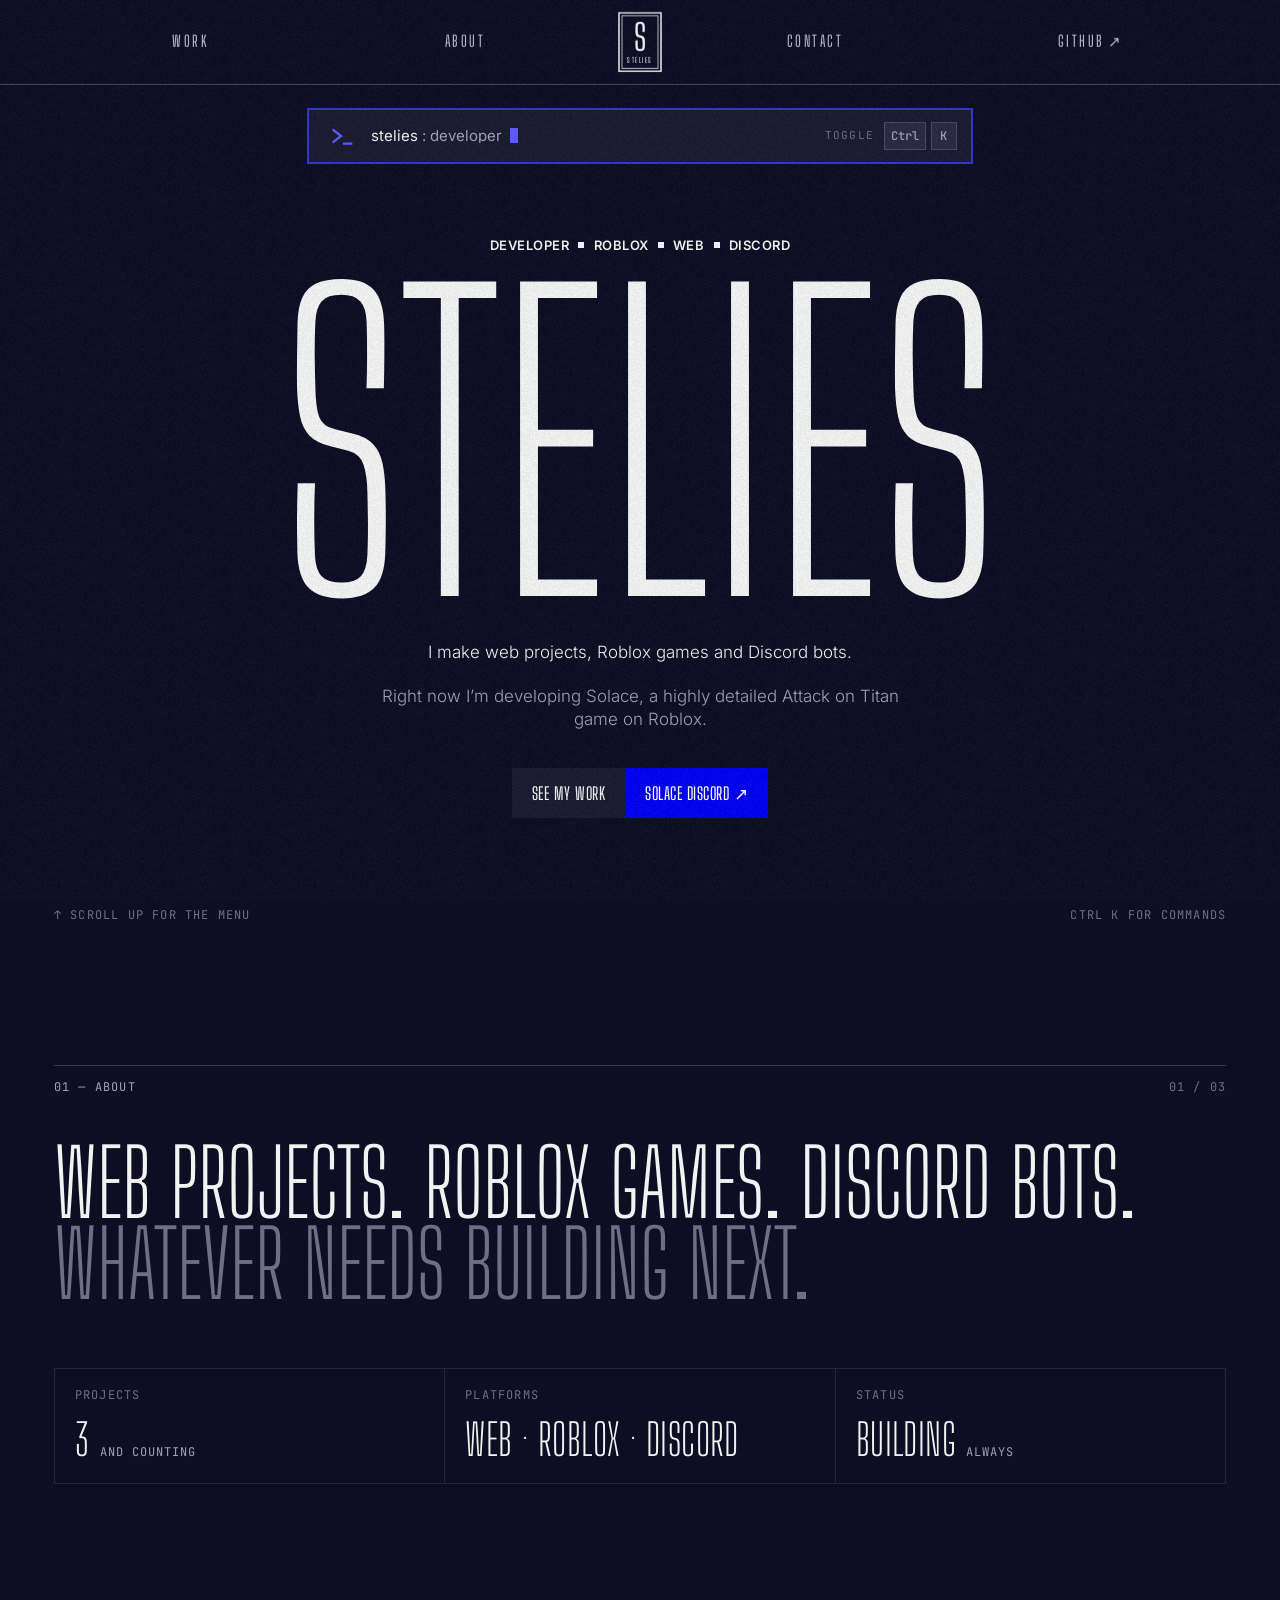
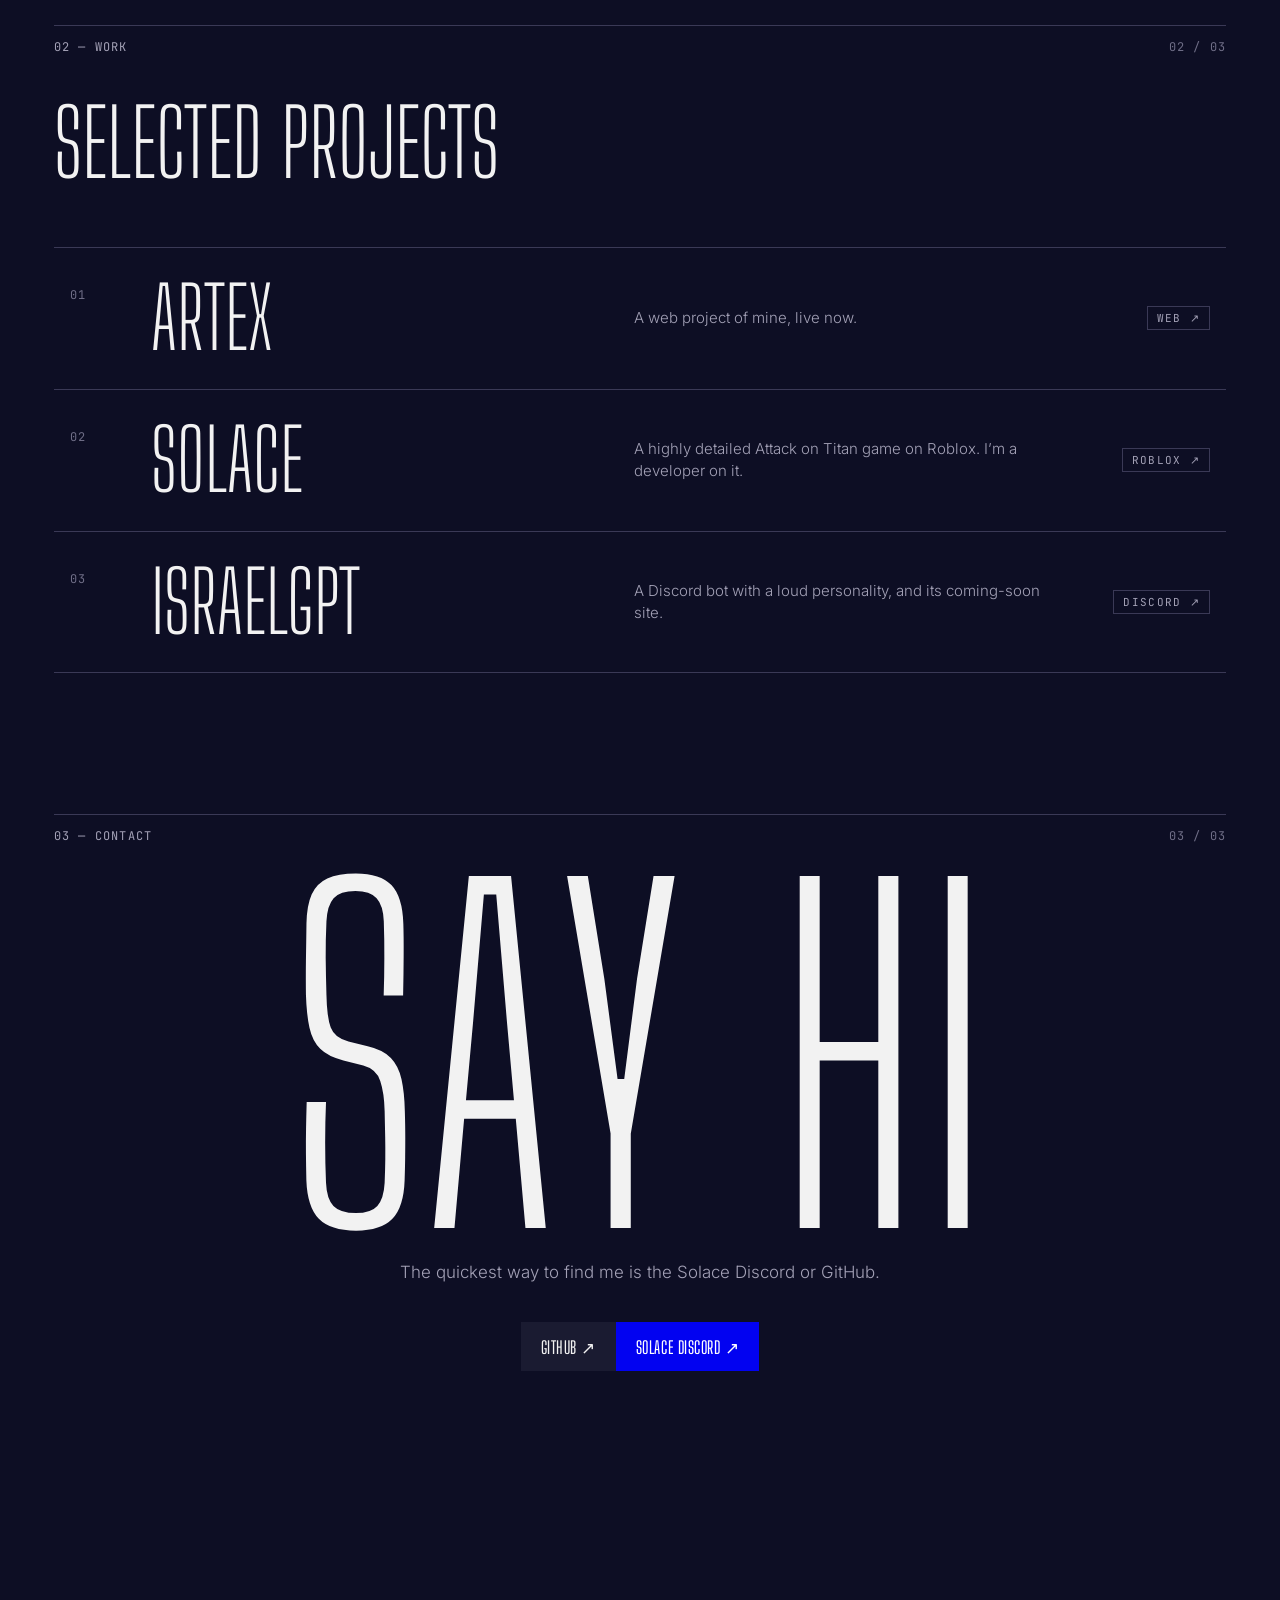
==== index.html @ 2ed9d9c0 "Add site files (index, 404, assets) for GitHub Pages Co-Authored-By: Claude Sonnet 5.5 <noreply@anth" ====
<!doctype html>
<html lang="en">
<head>
  <meta charset="utf-8">
  <meta name="viewport" content="width=device-width, initial-scale=1">
  <title>stelies — developer</title>
  <meta name="description" content="stelies is a developer making web projects, Roblox games and Discord bots. Artex, Solace and IsraelGPT.">
  <meta name="theme-color" content="#0d0e24">
  <link rel="icon" href="assets/favicon.svg" type="image/svg+xml">

  <meta property="og:type" content="website">
  <meta property="og:title" content="stelies — developer">
  <meta property="og:description" content="Web projects, Roblox games and Discord bots.">
  <meta property="og:url" content="https://stelies.github.io/">
  <meta property="og:image" content="https://stelies.github.io/assets/og.png">
  <meta name="twitter:card" content="summary_large_image">

  <link rel="preload" href="assets/fonts/big-shoulders.woff2" as="font" type="font/woff2" crossorigin>
  <!-- When you change site.css or site.js, bump the ?v= number so browsers don't serve the old cached file. -->
  <link rel="stylesheet" href="assets/site.css?v=1">
  <script>document.documentElement.classList.add("js")</script>
</head>
<body>
  <a class="skip" href="#main">Skip to content</a>
  <div class="prog" id="prog" aria-hidden="true"></div>

  <!-- Parked above the viewport. Scroll up (even at the very top of the page) to pull it down. -->
  <header class="topbar" id="topbar">
    <nav class="top wrap" aria-label="Primary">
      <a class="link" href="#work">Work</a>
      <a class="link" href="#about">About</a>
      <a class="emblem" href="#top" aria-label="stelies — top of page">
        <svg viewBox="0 0 58 80" aria-hidden="true" focusable="false">
          <rect x="1" y="1" width="56" height="78" fill="none" stroke="currentColor" stroke-width="2"/>
          <rect x="5" y="5" width="48" height="70" fill="none" stroke="currentColor" stroke-width="1"/>
          <text x="29" y="52" text-anchor="middle" font-family="Big Shoulders, Arial Narrow, sans-serif" font-weight="400" font-size="48" fill="currentColor">S</text>
          <text x="29" y="68" text-anchor="middle" font-family="Big Shoulders, Arial Narrow, sans-serif" font-weight="500" font-size="9.5" letter-spacing="2" fill="currentColor">STELIES</text>
        </svg>
      </a>
      <a class="link" href="#contact">Contact</a>
      <a class="link ext" href="https://github.com/stelies" target="_blank" rel="noopener">GitHub</a>
    </nav>
  </header>

  <main id="main">
    <div class="layer" id="layerA">

      <!-- ═════════ hero ═════════ -->
      <section class="hero wrap" id="top">
        <button class="cmdbar in" style="--i:0" type="button" id="palOpen" aria-haspopup="dialog" aria-label="Open command palette">
          <svg class="glyph" viewBox="0 0 32 32" aria-hidden="true"><path d="M6 9l9 7-9 7M17 24h10" fill="none" stroke="currentColor" stroke-width="2.4" stroke-linejoin="miter"/></svg>
          <span class="label"><b>stelies</b> : developer<span class="caret" aria-hidden="true"></span></span>
          <span class="toggle" aria-hidden="true">
            <span class="mono">Toggle</span>
            <span class="kbds"><span class="kbd" id="kMod">⌘</span><span class="kbd">K</span></span>
          </span>
        </button>

        <p class="eyebrow in" style="--i:1">Developer <i aria-hidden="true"></i> Roblox <i aria-hidden="true"></i> Web <i aria-hidden="true"></i> Discord</p>

        <div class="fitbox">
          <h1 class="display fit" data-fit="0.62" data-letters>stelies</h1>
        </div>

        <p class="lede in" style="--i:4">I make web projects, Roblox games and Discord bots.</p>
        <p class="lede in" style="--i:5"><em>Right now I’m developing Solace, a highly detailed Attack on Titan game on Roblox.</em></p>

        <div class="btns in" style="--i:6">
          <a class="btn btn-dark" href="#work">See my work</a>
          <a class="btn btn-blue" href="https://discord.gg/X3KPAnFdCd" target="_blank" rel="noopener">Solace Discord ↗</a>
        </div>

        <div class="hint mono in" style="--i:7" id="hint">
          <span>↑ Scroll up for the menu</span>
          <span><span id="hintKey">Ctrl K</span> for commands</span>
        </div>
      </section>

      <!-- ═════════ about ═════════ -->
      <section class="sec wrap" id="about">
        <div class="sec-head mono rv"><span>01 — About</span><span class="idx">01 / 03</span></div>

        <h2 class="display statement" data-words>Web projects. Roblox games. Discord bots. <s>Whatever needs building next.</s></h2>

        <dl class="spec rv">
          <div><dt class="mono">Projects</dt><dd><span data-count="3">3</span><small>and counting</small></dd></div>
          <div><dt class="mono">Platforms</dt><dd>Web · Roblox · Discord</dd></div>
          <div><dt class="mono">Status</dt><dd>Building<small>always</small></dd></div>
        </dl>
      </section>

      <!-- ═════════ work ═════════
           To add a project, copy one <a class="row"> block, change the href, text and data-peek image.
           Put a screenshot in assets/img/ and point data-peek at it. -->
      <section class="sec wrap" id="work">
        <div class="sec-head mono rv"><span>02 — Work</span><span class="idx">02 / 03</span></div>

        <h2 class="display statement" style="margin-top:clamp(28px,3.6vw,64px)" data-words>Selected projects</h2>

        <div class="rows" id="rows">
          <a class="row rv" href="https://fast-artex.vercel.app" target="_blank" rel="noopener" data-peek="assets/img/artex.webp">
            <span class="n mono">01</span>
            <h3 class="display">Artex</h3>
            <p><!-- EDIT: describe what Artex does -->A web project of mine, live now.</p>
            <span class="tag">Web ↗</span>
            <img class="thumb" src="assets/img/artex.webp" width="1100" height="707" alt="" loading="lazy">
          </a>

          <a class="row rv" href="https://discord.gg/X3KPAnFdCd" target="_blank" rel="noopener" data-peek="assets/img/solace.webp">
            <span class="n mono">02</span>
            <h3 class="display">Solace</h3>
            <p>A highly detailed Attack on Titan game on Roblox. I’m a developer on it.</p>
            <span class="tag">Roblox ↗</span>
            <img class="thumb" src="assets/img/solace.webp" width="1100" height="707" alt="" loading="lazy">
          </a>

          <a class="row rv" href="https://stelies.github.io/israelgpt/" data-peek="assets/img/igpt.webp">
            <span class="n mono">03</span>
            <h3 class="display">IsraelGPT</h3>
            <p>A Discord bot with a loud personality, and its coming-soon site.</p>
            <span class="tag">Discord ↗</span>
            <img class="thumb" src="assets/img/igpt.webp" width="1100" height="707" alt="" loading="lazy">
          </a>
        </div>
      </section>

      <!-- ═════════ contact ═════════ -->
      <section class="sec wrap close" id="contact">
        <div class="sec-head mono rv"><span>03 — Contact</span><span class="idx">03 / 03</span></div>

        <div class="fitbox"><h2 class="display fit" data-fit="0.6" data-letters>Say hi</h2></div>
        <p class="lede rv">The quickest way to find me is the Solace Discord or GitHub.</p>

        <div class="btns rv">
          <a class="btn btn-dark" href="https://github.com/stelies" target="_blank" rel="noopener">GitHub ↗</a>
          <a class="btn btn-blue" href="https://discord.gg/X3KPAnFdCd" target="_blank" rel="noopener">Solace Discord ↗</a>
        </div>
      </section>
    </div>
  </main>

  <!-- ═════════ footer: fixed underneath, revealed as the page lifts off it ═════════ -->
  <footer class="foot" id="foot">
    <div class="ghost" aria-hidden="true"><span class="display fit" data-fit="0.56">stelies</span></div>

    <div class="foot-row wrap">
      <p class="fl">Developer<br>© 2026, stelies</p>

      <nav class="fcards" aria-label="Footer">
        <a class="fcard" href="#top" aria-label="Back to top">
          <svg viewBox="0 0 32 32" width="26" height="26" aria-hidden="true"><path d="M16 27V6M7 14l9-9 9 9" fill="none" stroke="currentColor" stroke-width="2.4" stroke-linejoin="miter"/></svg>
        </a>
        <a class="fcard" href="#work" aria-label="Work">
          <svg viewBox="0 0 32 32" width="26" height="26" aria-hidden="true"><path d="M5 5h9v9H5zM18 5h9v9h-9zM5 18h9v9H5zM18 18h9v9h-9z" fill="none" stroke="currentColor" stroke-width="2.2"/></svg>
        </a>
        <a class="fcard" href="https://github.com/stelies" target="_blank" rel="noopener" aria-label="GitHub">
          <svg viewBox="0 0 32 32" width="26" height="26" aria-hidden="true"><path d="M9 23 23 9M11 9h12v12" fill="none" stroke="currentColor" stroke-width="2.4" stroke-linejoin="miter"/></svg>
        </a>
      </nav>

      <p class="fr">Web · Roblox · Discord<br>stelies.github.io</p>
    </div>
  </footer>

  <!-- floating project preview that follows the cursor over the work list -->
  <div class="peek" id="peek" aria-hidden="true"></div>

  <!-- ═════════ command palette ═════════ -->
  <div class="pal" id="pal" role="dialog" aria-modal="true" aria-label="Command palette">
    <div class="pal-bg" id="palBg"></div>
    <div class="pal-box">
      <div class="pal-in">
        <svg class="glyph" viewBox="0 0 32 32" aria-hidden="true"><path d="M6 9l9 7-9 7M17 24h10" fill="none" stroke="currentColor" stroke-width="2.4" stroke-linejoin="miter"/></svg>
        <input id="palIn" type="text" autocomplete="off" autocapitalize="off" spellcheck="false" placeholder="Type a command or search…" role="combobox" aria-expanded="true" aria-controls="palList" aria-autocomplete="list" aria-label="Command">
        <span class="kbd mono">Esc</span>
      </div>
      <div class="pal-list" id="palList" role="listbox" aria-label="Commands"></div>
      <div class="pal-foot mono">
        <span>↑↓ Navigate</span><span>↵ Run</span><span>Esc Close</span>
        <span class="msg" id="palMsg" role="status" aria-live="polite"></span>
      </div>
    </div>
  </div>

  <script src="assets/site.js?v=1" defer></script>
</body>
</html>
---- assets/site.css ----
/* stelies.github.io — static site, no build step. All paths are relative. */

@font-face { font-family: "Big Shoulders"; src: url("fonts/big-shoulders.woff2") format("woff2"); font-weight: 100 900; font-display: swap; }
@font-face { font-family: "Inter"; src: url("fonts/inter.woff2") format("woff2"); font-weight: 100 900; font-display: swap; }
@font-face { font-family: "JetBrains Mono"; src: url("fonts/jetbrains-mono.woff2") format("woff2"); font-weight: 100 800; font-display: swap; }

:root {
  --bg: #0d0e24;
  --panel: #1a1b31;
  --line: #26253a;
  --line-2: #3a3956;
  --text: #f2f2f2;
  --dim: #a3a1b6;
  --mute: #6f6e87;
  --blue: #0202f1;
  --blue-line: #3635c5;
  --blue-hi: #5b5bff;
  --ink: #0a0ac8;

  --display: "Big Shoulders", "Arial Narrow", Impact, sans-serif;
  --sans: "Inter", system-ui, -apple-system, "Segoe UI", Roboto, Arial, sans-serif;
  --mono: "JetBrains Mono", ui-monospace, "SF Mono", Menlo, Consolas, monospace;

  --pad: clamp(20px, 4.2vw, 76px);
  --max: 1760px;
  --gap: clamp(16px, 2vw, 40px);
  --fh: clamp(430px, 66vh, 660px);
}

*, *::before, *::after { box-sizing: border-box; border-radius: 0; }

html {
  background: var(--bg);
  color-scheme: dark;
  -webkit-text-size-adjust: 100%;
  scroll-behavior: auto;          /* scrolling is eased in JS */
  scrollbar-width: none;          /* native scrollbar hidden; .prog replaces it */
}
html::-webkit-scrollbar, body::-webkit-scrollbar { display: none; width: 0; height: 0; }

body {
  margin: 0;
  min-height: 100vh;
  background: var(--bg);
  color: var(--text);
  font: 300 clamp(16px, 1.22vw, 19px) / 1.4 var(--sans);
  -webkit-font-smoothing: antialiased;
  text-rendering: optimizeLegibility;
  overflow-x: hidden;
}
body.locked { overflow: hidden; }

/* film grain */
body::after {
  content: ""; position: fixed; inset: 0; z-index: 90; pointer-events: none;
  background: url("grain.png") 0 0 / 256px 256px;
  opacity: .9;
  animation: grain .9s steps(1) infinite;
}
@keyframes grain {
  0% { background-position: 0 0; } 17% { background-position: -37px 21px; } 33% { background-position: 29px -53px; }
  50% { background-position: -61px -17px; } 67% { background-position: 43px 39px; } 83% { background-position: -19px 58px; }
}

::selection { background: var(--blue); color: #fff; }

img { display: block; max-width: 100%; }
a { color: inherit; text-decoration: none; }
button { font: inherit; color: inherit; background: none; border: 0; padding: 0; cursor: pointer; }
p, h1, h2, h3, figure, dl, dd, ul, ol { margin: 0; padding: 0; }
ul, ol { list-style: none; }
:focus-visible { outline: 2px solid var(--text); outline-offset: 3px; }

.skip { position: absolute; left: var(--pad); top: -80px; z-index: 100; background: var(--text); color: var(--bg); padding: 10px 14px; font: 500 14px var(--mono); }
.skip:focus { top: 12px; }
.wrap { width: 100%; max-width: var(--max); margin-inline: auto; padding-inline: var(--pad); }

.mono { font-family: var(--mono); font-size: 12px; font-weight: 400; letter-spacing: .1em; text-transform: uppercase; }
.display { font-family: var(--display); font-weight: 300; text-transform: uppercase; line-height: .88; letter-spacing: 0; }

/* ———————————————— scroll progress ———————————————— */
.prog { position: fixed; top: 0; right: 0; width: 3px; height: 100%; z-index: 75; background: var(--blue-hi); transform: scaleY(0); transform-origin: top; pointer-events: none; }

/* ———————————————— topbar (pulled down by scrolling up) ———————————————— */
.topbar {
  position: fixed; top: 0; left: 0; right: 0; z-index: 70;
  background: var(--bg); border-bottom: 1px solid var(--line-2);
  transform: translate3d(0, -101%, 0); will-change: transform;
}
.topbar.snap { transition: transform .3s cubic-bezier(.2, .7, .2, 1); }
.top { display: grid; grid-template-columns: 1fr 1fr 76px 1fr 1fr; align-items: center; padding-block: 12px; }
.top a.link {
  justify-self: center; padding: 10px 6px; color: #b7b6c9; border-bottom: 1px solid transparent;
  font: 500 clamp(15px, 1.2vw, 19px) / 1 var(--display); letter-spacing: .16em; text-transform: uppercase;
  transition: color .12s linear, border-color .12s linear;
}
.top a.link:hover { color: var(--text); border-bottom-color: var(--text); }
.top .ext::after { content: " ↗"; letter-spacing: 0; }
.emblem { justify-self: center; display: block; width: 44px; height: 60px; color: var(--text); }
.emblem svg { width: 100%; height: 100%; display: block; }

/* ———————————————— command bar ———————————————— */
.cmdbar {
  display: flex; align-items: center; gap: 14px;
  width: min(100%, clamp(320px, 52vw, 780px)); height: 56px; margin: 0 auto; padding: 0 14px 0 18px;
  background: var(--panel); border: 2px solid var(--blue-line); text-align: left;
  transition: border-color .12s linear, background .12s linear;
}
.cmdbar:hover { border-color: var(--blue-hi); background: #202039; }
.cmdbar .glyph { flex: none; width: 30px; height: 30px; color: var(--blue-hi); }
.cmdbar .label { flex: 1; min-width: 0; font: 400 15px / 1 var(--sans); color: var(--dim); white-space: nowrap; overflow: hidden; text-overflow: ellipsis; }
.cmdbar .label b { font-weight: 400; color: var(--text); }
.cmdbar .caret { display: inline-block; width: 8px; height: 15px; margin-left: 8px; vertical-align: -2px; background: var(--blue-hi); animation: blink 1.1s steps(1) infinite; }
.cmdbar .toggle { flex: none; display: flex; align-items: center; gap: 10px; color: var(--mute); }
.cmdbar .toggle .mono { font-size: 11px; }
.kbd { display: inline-grid; place-items: center; min-width: 26px; height: 28px; padding: 0 6px; background: #2b2a45; border: 1px solid #4a4968; font: 500 12px / 1 var(--mono); letter-spacing: 0; color: var(--dim); }
.kbds { display: inline-flex; gap: 5px; }
@keyframes blink { 50% { opacity: 0; } }

/* ———————————————— layers ———————————————— */
.layer { position: relative; z-index: 2; background: var(--bg); margin-bottom: var(--fh); }

/* ———————————————— hero ———————————————— */
.hero { text-align: center; padding-top: clamp(100px, 8.4vw, 150px); }
.hero .cmdbar { margin-bottom: clamp(44px, 5.4vw, 96px); }
.eyebrow { font: 600 13px / 1 var(--sans); letter-spacing: .04em; text-transform: uppercase; display: inline-flex; flex-wrap: wrap; justify-content: center; align-items: center; gap: .7em; }
.eyebrow i { display: inline-block; width: 6px; height: 6px; background: var(--text); }

.fitbox { width: 100%; text-align: center; line-height: 1; }
.fit { display: inline-block; white-space: nowrap; font-size: 20vw; }
.hero .fitbox { margin: clamp(22px, 2.6vw, 44px) 0 clamp(26px, 3vw, 52px); }
.hero .fit, .close .fit { line-height: .8; font-weight: 300; }

.lede { max-width: 33em; margin-inline: auto; font-size: clamp(16px, 1.32vw, 21px); line-height: 1.32; color: var(--text); }
.lede + .lede { margin-top: 1.3em; }
.lede em { font-style: normal; color: var(--dim); }

.btns { display: inline-flex; margin-top: clamp(30px, 3vw, 52px); }
.btn { display: inline-block; padding: 17px 20px 15px; font: 500 clamp(17px, 1.34vw, 21px) / 1 var(--display); letter-spacing: .03em; text-transform: uppercase; white-space: nowrap; text-align: center; transition: background .1s linear, color .1s linear; }
.btn-dark { background: var(--panel); color: var(--text); }
.btn-dark:hover { background: #2a2a48; }
.btn-blue { background: var(--blue); color: #fff; }
.btn-blue:hover { background: var(--text); color: var(--bg); }

.hint { display: flex; justify-content: space-between; gap: 20px; margin-top: clamp(56px, 7vw, 128px); color: var(--mute); transition: opacity .4s linear; }
.hint.seen { opacity: 0; }

/* ———————————————— sections ———————————————— */
.sec { padding-top: clamp(96px, 11vw, 200px); }
.sec-head { position: relative; display: flex; justify-content: space-between; align-items: baseline; gap: 20px; padding-top: 14px; color: var(--dim); }
.sec-head::before { content: ""; position: absolute; left: 0; right: 0; top: 0; height: 1px; background: var(--line-2); transform-origin: left center; }
.js .sec-head::before { transform: scaleX(0); transition: transform 1.2s cubic-bezier(.2, .7, .1, 1) .1s; }
.js .sec-head.on::before { transform: none; }
.sec-head .idx { color: var(--mute); }

.statement { margin-top: clamp(28px, 3.6vw, 64px); font-size: clamp(42px, 7.2vw, 128px); max-width: 13.5em; }
.statement s { text-decoration: none; color: var(--mute); }

.spec { display: grid; grid-template-columns: repeat(3, 1fr); margin-top: clamp(40px, 5vw, 88px); border-top: 1px solid var(--line); border-left: 1px solid var(--line); }
.spec > div { padding: 18px 20px 22px; border-right: 1px solid var(--line); border-bottom: 1px solid var(--line); }
.spec dt { color: var(--mute); margin-bottom: 14px; }
.spec dd { font: 300 clamp(30px, 3.4vw, 58px) / 1 var(--display); letter-spacing: .01em; text-transform: uppercase; }
.spec dd small { font: 400 12px var(--mono); letter-spacing: .08em; color: var(--dim); margin-left: 10px; }

/* ———————————————— work list ———————————————— */
.rows { margin-top: clamp(40px, 5vw, 88px); border-top: 1px solid var(--line-2); border-bottom: 1px solid var(--line-2); }
.row {
  position: relative;
  display: grid; grid-template-columns: 3.5rem minmax(0, 1.1fr) minmax(0, 1fr) 8.5rem; gap: 0 var(--gap); align-items: center;
  padding: clamp(24px, 2.6vw, 44px) 16px;
  border-top: 1px solid var(--line-2);
}
.row:first-child { border-top: 0; }
.row .n { color: var(--mute); align-self: start; padding-top: .5em; }
.row h3 { font-size: clamp(48px, 6.6vw, 112px); transition: transform .35s cubic-bezier(.2, .7, .2, 1); }
.row p { color: var(--dim); max-width: 32em; font-size: clamp(15px, 1.15vw, 18px); line-height: 1.45; }
.tag { justify-self: end; padding: 6px 9px 5px; border: 1px solid var(--line-2); color: var(--dim); font: 400 11px / 1 var(--mono); letter-spacing: .12em; text-transform: uppercase; white-space: nowrap; }
.thumb { display: none; }

/* hover = the row floods blue; the title nudges right */
.js .row.rv { transition: opacity .6s cubic-bezier(.2, .7, .2, 1), transform .6s cubic-bezier(.2, .7, .2, 1), background .12s linear, color .12s linear; }
.row:hover { background: var(--blue); color: #fff; }
.row:hover h3 { transform: translateX(14px); }
.row:hover p { color: #dcdcff; }
.row:hover .n { color: #c9c9ff; }
.row:hover .tag { border-color: #fff; color: #fff; }
.row:focus-visible { outline-offset: -2px; }

.peek {
  position: fixed; left: 0; top: 0; z-index: 60;
  width: clamp(260px, 26vw, 440px); aspect-ratio: 1100 / 707;
  background: var(--bg); border: 1px solid var(--line-2); overflow: hidden;
  pointer-events: none; opacity: 0; clip-path: inset(0 0 100% 0);
  transition: opacity .15s linear, clip-path .4s cubic-bezier(.7, 0, .1, 1);
  will-change: transform;
}
.peek.show { opacity: 1; clip-path: inset(0 0 0 0); }
.peek img { position: absolute; inset: 0; width: 100%; height: 100%; object-fit: cover; mix-blend-mode: screen; opacity: 0; transition: opacity .15s linear; }
.peek img.on { opacity: 1; }

/* ———————————————— contact ———————————————— */
.close { text-align: center; padding-bottom: clamp(56px, 7vw, 120px); }
.close .fitbox { margin: clamp(24px, 3vw, 52px) 0 clamp(20px, 2vw, 32px); }
.close .lede { color: var(--dim); }

/* ———————————————— footer: light, fixed underneath, revealed as the page lifts ———————————————— */
.foot { position: fixed; left: 0; right: 0; bottom: 0; z-index: 0; height: var(--fh); background: #f2f2f2; color: var(--ink); display: flex; flex-direction: column; justify-content: flex-end; overflow: hidden; }
.foot ::selection { background: var(--ink); color: #f2f2f2; }
.foot .ghost { position: absolute; left: 0; right: 0; top: clamp(14px, 3vh, 40px); text-align: center; line-height: .8; pointer-events: none; user-select: none; }
.foot .ghost .fit { color: #e6e7f5; font-weight: 200; line-height: .8; }
.foot-row { position: relative; z-index: 2; display: grid; grid-template-columns: 1fr auto 1fr; align-items: end; gap: 24px; padding-bottom: clamp(32px, 4.4vw, 68px); font: 500 clamp(15px, 1.3vw, 21px) / 1.9 var(--display); letter-spacing: .02em; text-transform: uppercase; }
.foot-row p { margin: 0; }
.foot .fr { text-align: right; }
.fcards { display: flex; gap: clamp(14px, 1.6vw, 24px); }
.fcard { display: grid; place-items: center; width: clamp(38px, 3.4vw, 50px); height: clamp(54px, 4.8vw, 70px); border: 2px solid var(--ink); color: var(--ink); transition: background .12s linear, color .12s linear; }
.fcard:hover { background: var(--ink); color: #f2f2f2; }
.foot :focus-visible { outline-color: var(--ink); }

/* ———————————————— command palette ———————————————— */
.pal { position: fixed; inset: 0; z-index: 80; display: none; }
.pal.open { display: block; }
.pal-bg { position: absolute; inset: 0; background: rgba(8, 9, 24, .94); }
.pal-box { position: absolute; left: 50%; top: clamp(70px, 14vh, 160px); width: min(760px, calc(100vw - 32px)); transform: translateX(-50%); }
.pal.open .pal-bg { animation: fade .2s linear; }
.pal.open .pal-box { animation: palin .28s cubic-bezier(.2, .7, .2, 1); }
@keyframes fade { from { opacity: 0; } to { opacity: 1; } }
@keyframes palin { from { opacity: 0; transform: translate(-50%, 14px); } to { opacity: 1; transform: translate(-50%, 0); } }
.pal-in { display: flex; align-items: center; gap: 14px; height: 60px; padding: 0 16px 0 18px; background: var(--panel); border: 2px solid var(--blue-hi); }
.pal-in .glyph { width: 28px; height: 28px; color: var(--blue-hi); flex: none; }
.pal-in input { flex: 1; min-width: 0; height: 100%; background: none; border: 0; outline: 0; color: var(--text); font: 400 16px var(--sans); caret-color: var(--blue-hi); }
.pal-in input::placeholder { color: var(--mute); }
.pal-list { max-height: min(52vh, 420px); overflow: auto; margin-top: 8px; background: var(--panel); border: 1px solid var(--line-2); scrollbar-width: thin; scrollbar-color: var(--line-2) transparent; }
.pal-item { display: flex; justify-content: space-between; align-items: center; gap: 16px; padding: 14px 18px; font: 400 15px / 1.1 var(--sans); color: var(--dim); cursor: pointer; }
.pal-item .g { font: 400 11px / 1 var(--mono); letter-spacing: .12em; text-transform: uppercase; color: var(--mute); }
.pal-item[aria-selected="true"] { background: var(--blue); color: #fff; }
.pal-item[aria-selected="true"] .g { color: #c9c9ff; }
.pal-empty { padding: 22px 18px; color: var(--mute); }
.pal-foot { display: flex; flex-wrap: wrap; gap: 8px 22px; margin-top: 8px; padding: 12px 16px; background: var(--panel); border: 1px solid var(--line-2); color: var(--mute); }
.pal-foot .msg { margin-left: auto; color: var(--text); }

/* ———————————————— load + scroll animation ———————————————— */
@keyframes rise { from { opacity: 0; transform: translateY(14px); } to { opacity: 1; transform: none; } }
@keyframes lift { from { transform: translateY(112%); } to { transform: none; } }
@keyframes unhide { to { visibility: visible; } }

.js .in { animation: rise .6s cubic-bezier(.2, .7, .2, 1) backwards; animation-delay: calc(var(--i, 0) * 70ms); }
.js .rv { opacity: 0; transform: translateY(18px); transition: opacity .6s cubic-bezier(.2, .7, .2, 1), transform .6s cubic-bezier(.2, .7, .2, 1); }
.js .rv.on { opacity: 1; transform: none; }

/* big words: letters rise out of a mask; headings rise word by word */
.js [data-letters]:not(.letters), .js [data-words]:not(.words) { visibility: hidden; animation: unhide 0s 2.6s forwards; }
.letters .l { display: inline-block; overflow: hidden; vertical-align: top; padding: .11em 0; margin: -.11em 0; }
.letters .c { display: inline-block; transform: translateY(112%); }
.letters.on .c { animation: lift 1s cubic-bezier(.2, .85, .1, 1) forwards; animation-delay: calc(var(--k) * 60ms + var(--base, 0ms)); }
.words .w { display: inline-block; overflow: hidden; vertical-align: top; padding: .1em 0 .24em; margin: -.1em 0 -.24em; }
.words .w > span { display: inline-block; transform: translateY(115%); }
.words.on .w > span { transform: none; transition: transform .95s cubic-bezier(.2, .85, .1, 1); transition-delay: calc(var(--k) * 55ms); }

/* ———————————————— small screens ———————————————— */
@media (max-width: 900px) {
  .row { grid-template-columns: 2.4rem minmax(0, 1fr) auto; row-gap: 12px; }
  .row .n { grid-row: 1; align-self: center; padding-top: 0; }
  .row .tag { grid-column: 3; grid-row: 1; }
  .row h3 { grid-column: 2 / 4; grid-row: 2; }
  .row p { grid-column: 2 / 4; grid-row: 3; }
  .row .thumb { display: block; grid-column: 1 / 4; grid-row: 4; width: 100%; height: auto; aspect-ratio: 1100 / 707; margin-top: 12px; background: var(--bg); border: 1px solid var(--line-2); mix-blend-mode: screen; }
  .peek { display: none; }
  .spec { grid-template-columns: 1fr; }
}
@media (max-width: 640px) {
  .top { grid-template-columns: repeat(4, auto) !important; justify-content: space-between; }
  .top .emblem { display: none; }
  .top a.link { padding-inline: 0; font-size: 14px; letter-spacing: .1em; }
  .cmdbar .toggle { display: none; }
  .cmdbar .label { font-size: 14px; }
  .btns { display: flex; flex-direction: column; width: 100%; }
  .btn { padding-block: 18px 16px; }
  .hint { flex-direction: column; gap: 6px; }
  .foot-row { grid-template-columns: 1fr; justify-items: center; text-align: center; gap: 22px; }
  .foot .fr { text-align: center; }
  :root { --fh: clamp(480px, 74vh, 620px); }
}
@media (hover: none) { .peek { display: none; } }

@media (prefers-reduced-motion: reduce) {
  .js .in { animation: none; }
  .js .rv { opacity: 1; transform: none; transition: none; }
  .letters .c, .words .w > span { transform: none !important; animation: none !important; transition: none !important; }
  .js .sec-head::before { transform: none; transition: none; }
  .cmdbar .caret, body::after { animation: none; }
  .topbar.snap { transition: none; }
  .row h3 { transition: none; }
}
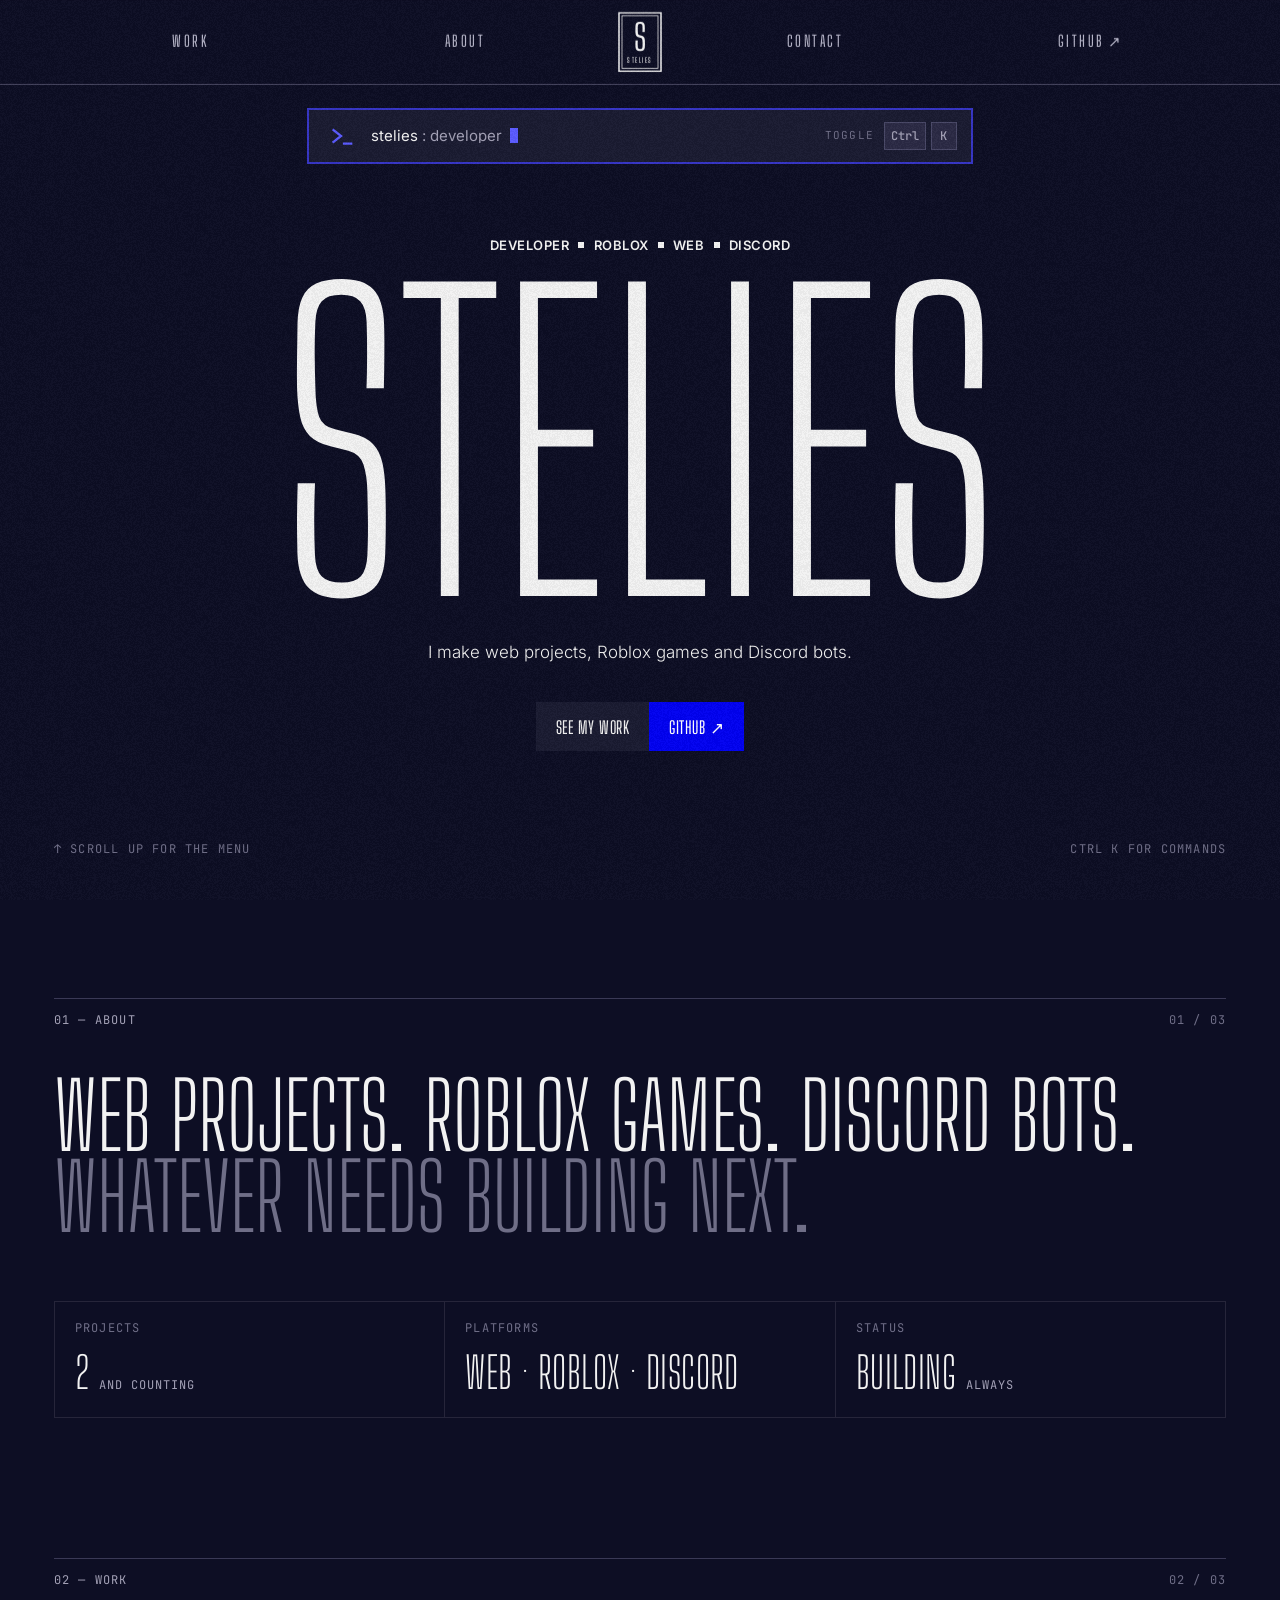
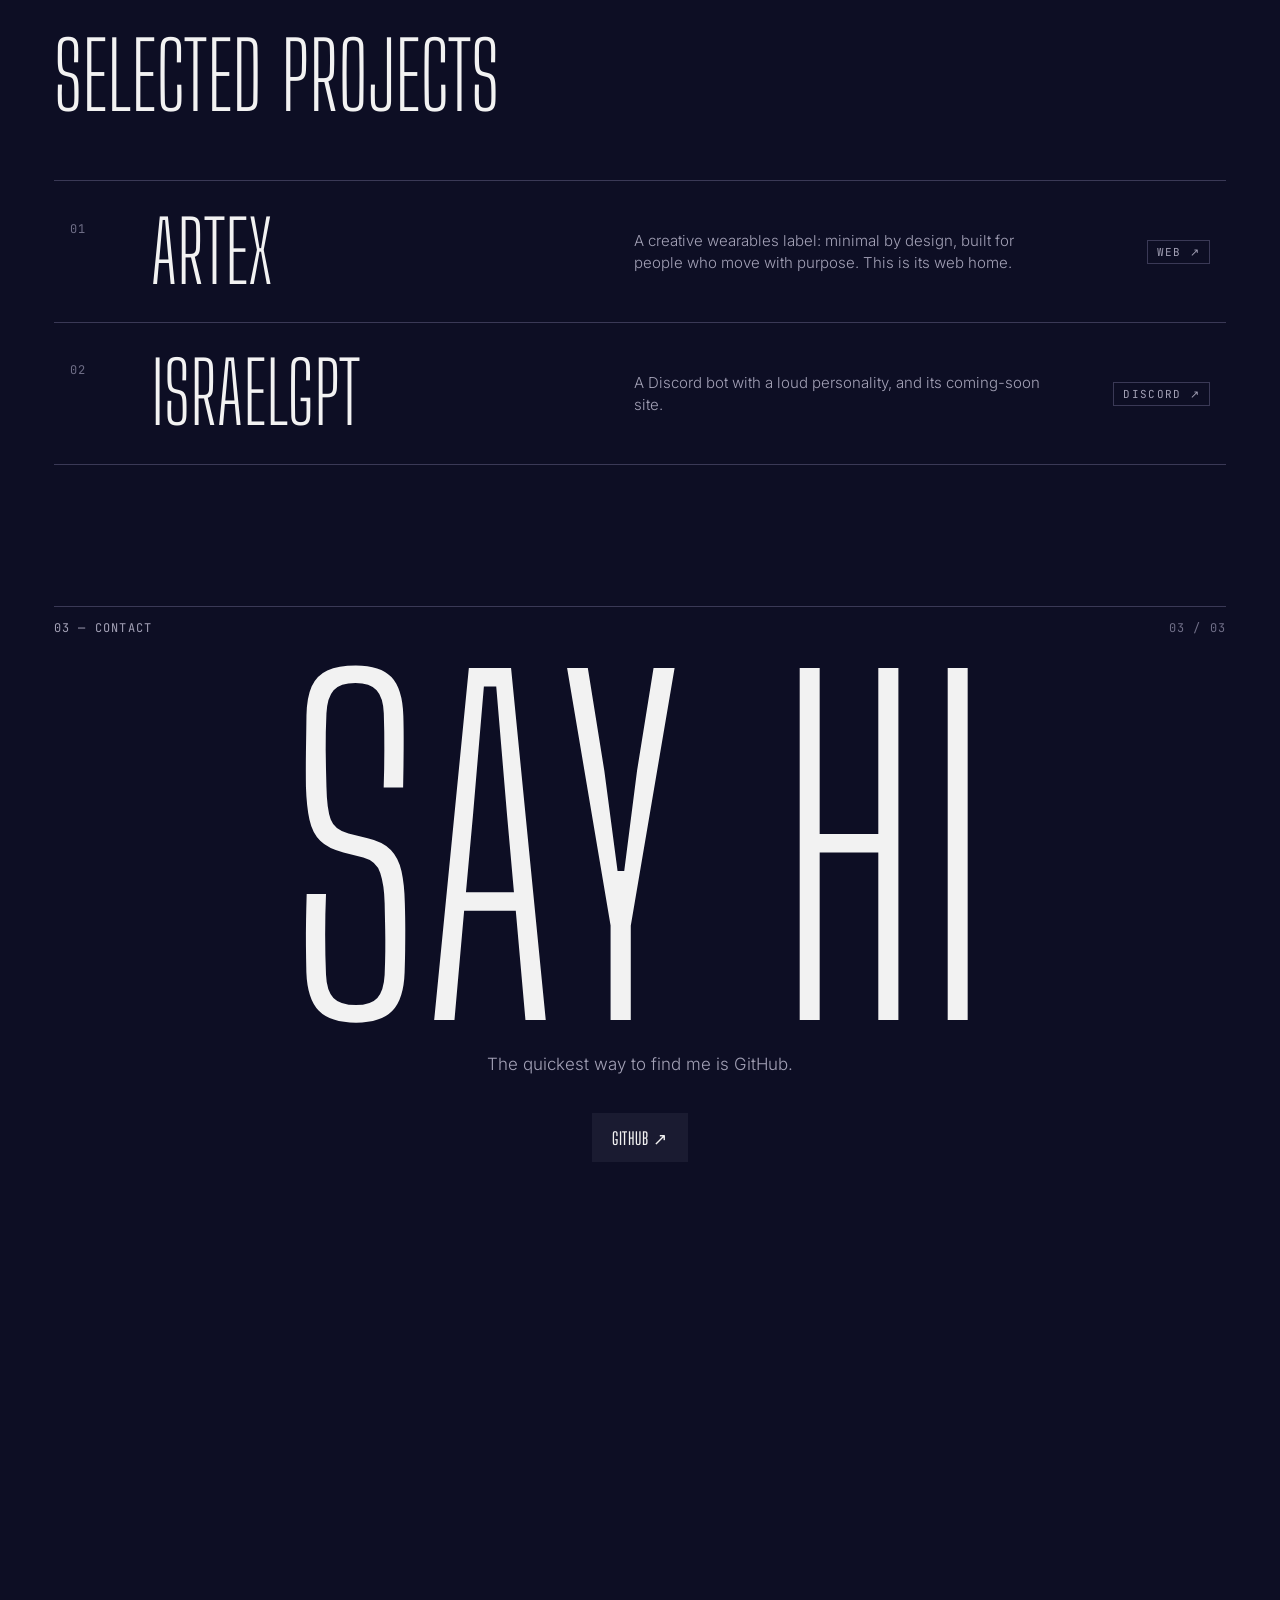
==== commit 5ff00f51: "Remove Solace, add Artex and IsraelGPT artwork Co-Authored-By: Claude Sonnet 5.5 <noreply@anthropic." ====
--- a/index.html
+++ b/index.html
@@ -4,7 +4,7 @@
   <meta charset="utf-8">
   <meta name="viewport" content="width=device-width, initial-scale=1">
   <title>stelies — developer</title>
-  <meta name="description" content="stelies is a developer making web projects, Roblox games and Discord bots. Artex, Solace and IsraelGPT.">
+  <meta name="description" content="stelies is a developer making web projects, Roblox games and Discord bots. Artex and IsraelGPT.">
   <meta name="theme-color" content="#0d0e24">
   <link rel="icon" href="assets/favicon.svg" type="image/svg+xml">
 
@@ -17,7 +17,7 @@
 
   <link rel="preload" href="assets/fonts/big-shoulders.woff2" as="font" type="font/woff2" crossorigin>
   <!-- When you change site.css or site.js, bump the ?v= number so browsers don't serve the old cached file. -->
-  <link rel="stylesheet" href="assets/site.css?v=1">
+  <link rel="stylesheet" href="assets/site.css?v=2">
   <script>document.documentElement.classList.add("js")</script>
 </head>
 <body>
@@ -63,11 +63,10 @@
         </div>
 
         <p class="lede in" style="--i:4">I make web projects, Roblox games and Discord bots.</p>
-        <p class="lede in" style="--i:5"><em>Right now I’m developing Solace, a highly detailed Attack on Titan game on Roblox.</em></p>
 
         <div class="btns in" style="--i:6">
           <a class="btn btn-dark" href="#work">See my work</a>
-          <a class="btn btn-blue" href="https://discord.gg/X3KPAnFdCd" target="_blank" rel="noopener">Solace Discord ↗</a>
+          <a class="btn btn-blue" href="https://github.com/stelies" target="_blank" rel="noopener">GitHub ↗</a>
         </div>
 
         <div class="hint mono in" style="--i:7" id="hint">
@@ -83,7 +82,7 @@
         <h2 class="display statement" data-words>Web projects. Roblox games. Discord bots. <s>Whatever needs building next.</s></h2>
 
         <dl class="spec rv">
-          <div><dt class="mono">Projects</dt><dd><span data-count="3">3</span><small>and counting</small></dd></div>
+          <div><dt class="mono">Projects</dt><dd><span data-count="2">2</span><small>and counting</small></dd></div>
           <div><dt class="mono">Platforms</dt><dd>Web · Roblox · Discord</dd></div>
           <div><dt class="mono">Status</dt><dd>Building<small>always</small></dd></div>
         </dl>
@@ -101,21 +100,13 @@
           <a class="row rv" href="https://fast-artex.vercel.app" target="_blank" rel="noopener" data-peek="assets/img/artex.webp">
             <span class="n mono">01</span>
             <h3 class="display">Artex</h3>
-            <p><!-- EDIT: describe what Artex does -->A web project of mine, live now.</p>
+            <p>A creative wearables label: minimal by design, built for people who move with purpose. This is its web home.</p>
             <span class="tag">Web ↗</span>
             <img class="thumb" src="assets/img/artex.webp" width="1100" height="707" alt="" loading="lazy">
           </a>
 
-          <a class="row rv" href="https://discord.gg/X3KPAnFdCd" target="_blank" rel="noopener" data-peek="assets/img/solace.webp">
+          <a class="row rv" href="https://stelies.github.io/israelgpt/" data-peek="assets/img/igpt.webp">
             <span class="n mono">02</span>
-            <h3 class="display">Solace</h3>
-            <p>A highly detailed Attack on Titan game on Roblox. I’m a developer on it.</p>
-            <span class="tag">Roblox ↗</span>
-            <img class="thumb" src="assets/img/solace.webp" width="1100" height="707" alt="" loading="lazy">
-          </a>
-
-          <a class="row rv" href="https://stelies.github.io/israelgpt/" data-peek="assets/img/igpt.webp">
-            <span class="n mono">03</span>
             <h3 class="display">IsraelGPT</h3>
             <p>A Discord bot with a loud personality, and its coming-soon site.</p>
             <span class="tag">Discord ↗</span>
@@ -129,11 +120,10 @@
         <div class="sec-head mono rv"><span>03 — Contact</span><span class="idx">03 / 03</span></div>
 
         <div class="fitbox"><h2 class="display fit" data-fit="0.6" data-letters>Say hi</h2></div>
-        <p class="lede rv">The quickest way to find me is the Solace Discord or GitHub.</p>
+        <p class="lede rv">The quickest way to find me is GitHub.</p>
 
         <div class="btns rv">
           <a class="btn btn-dark" href="https://github.com/stelies" target="_blank" rel="noopener">GitHub ↗</a>
-          <a class="btn btn-blue" href="https://discord.gg/X3KPAnFdCd" target="_blank" rel="noopener">Solace Discord ↗</a>
         </div>
       </section>
     </div>
@@ -182,6 +172,6 @@
     </div>
   </div>
 
-  <script src="assets/site.js?v=1" defer></script>
+  <script src="assets/site.js?v=2" defer></script>
 </body>
 </html>
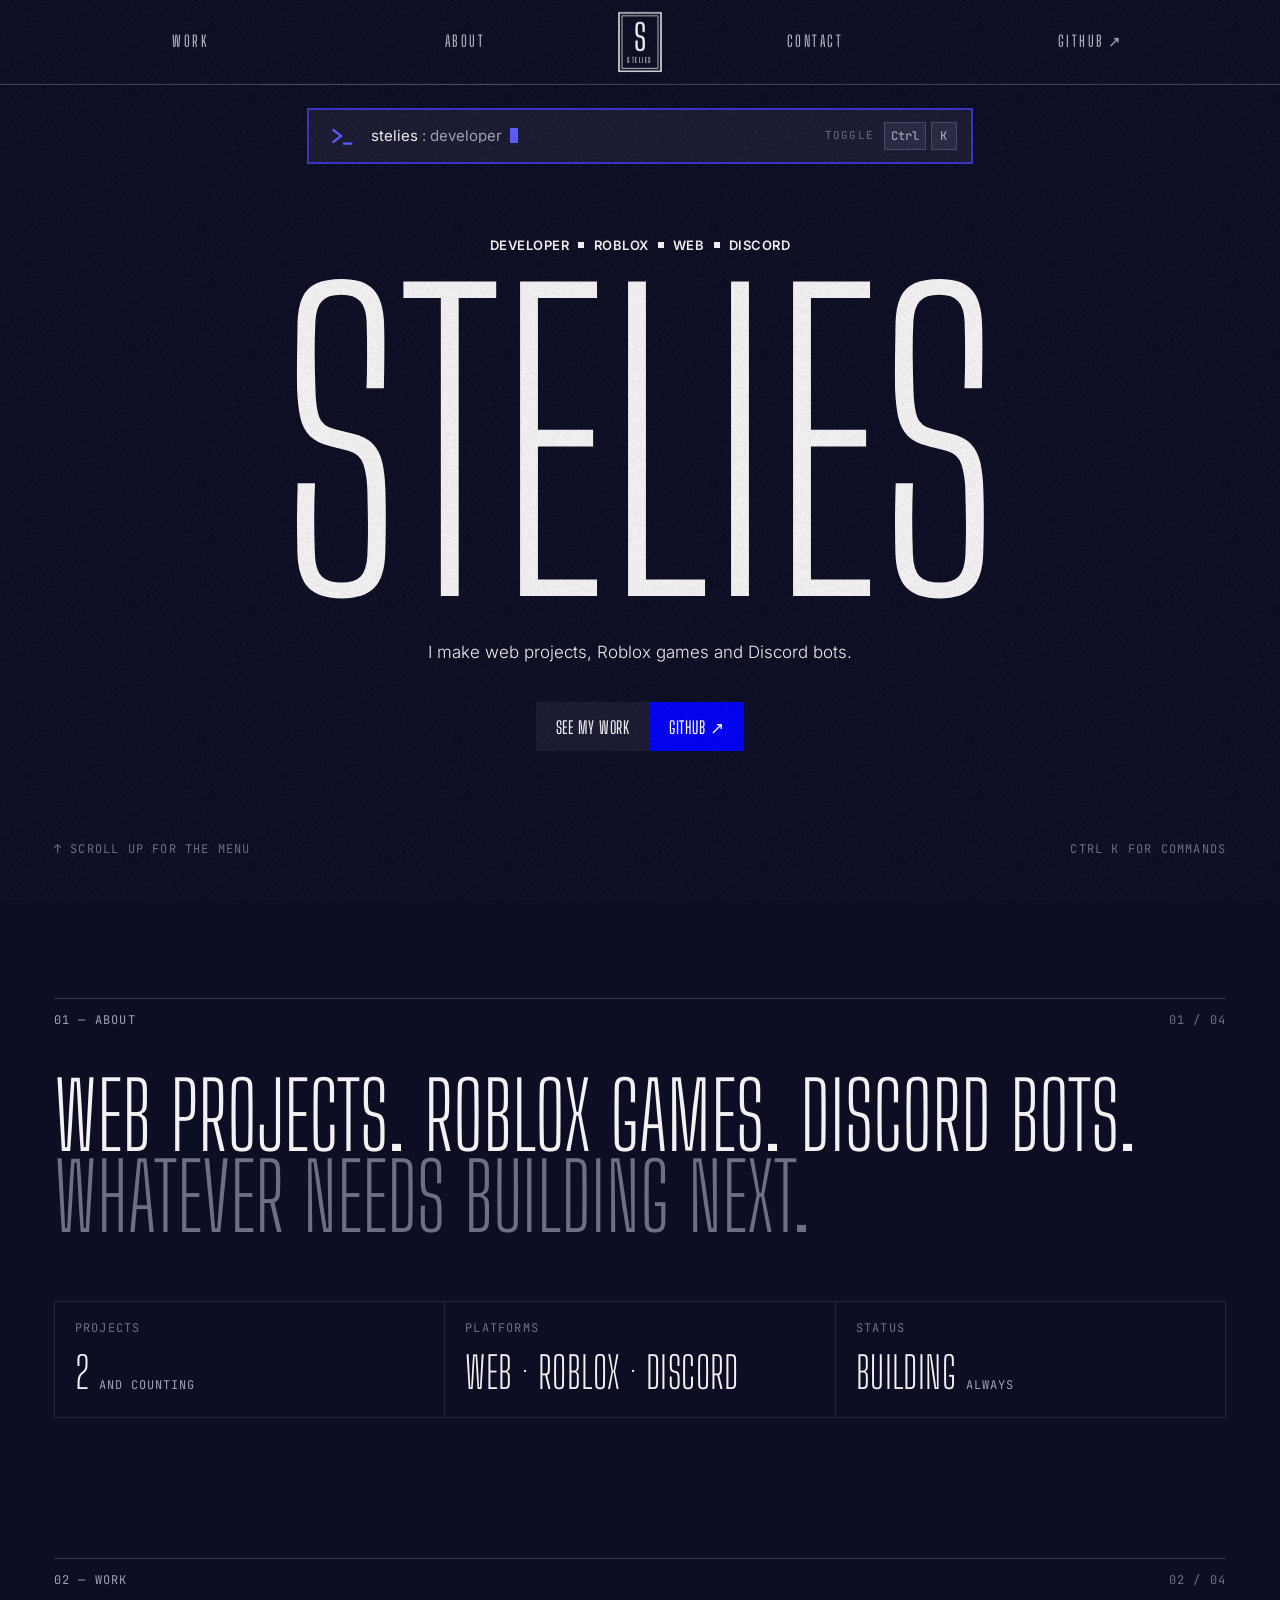
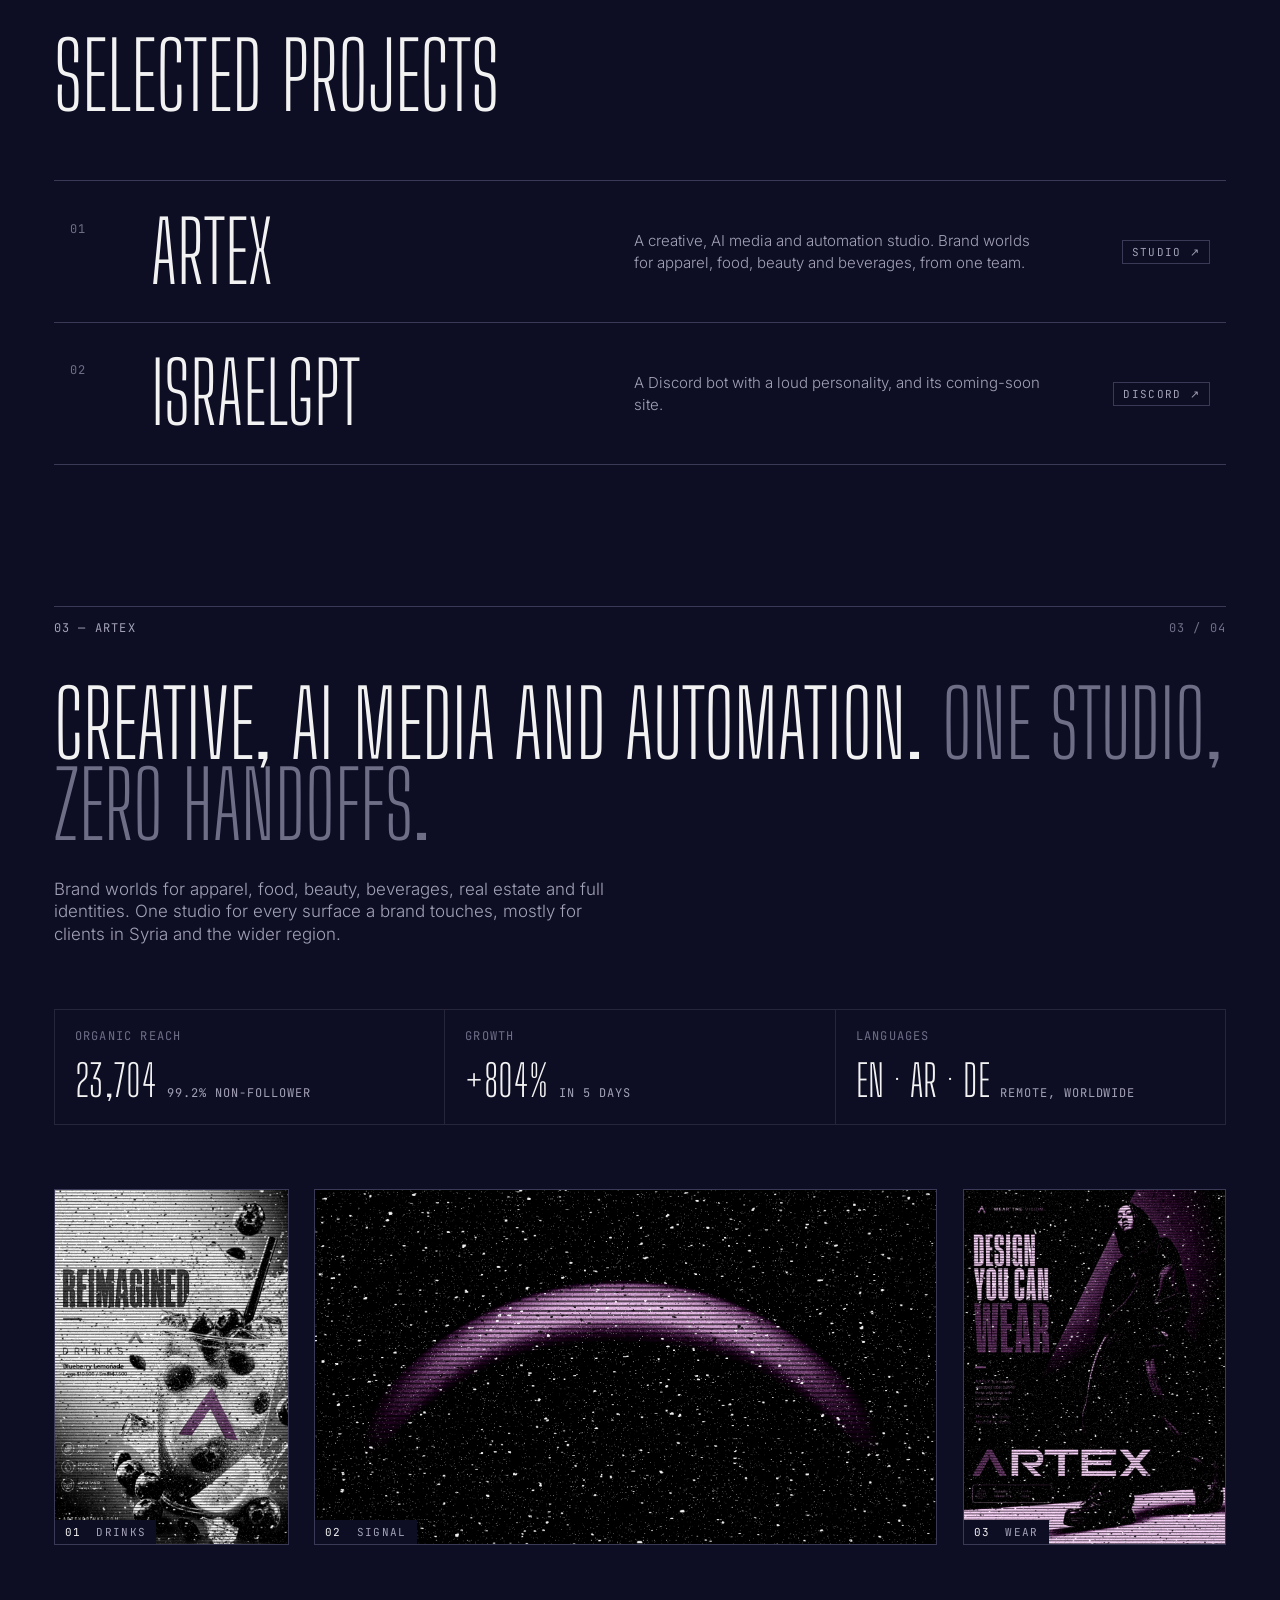
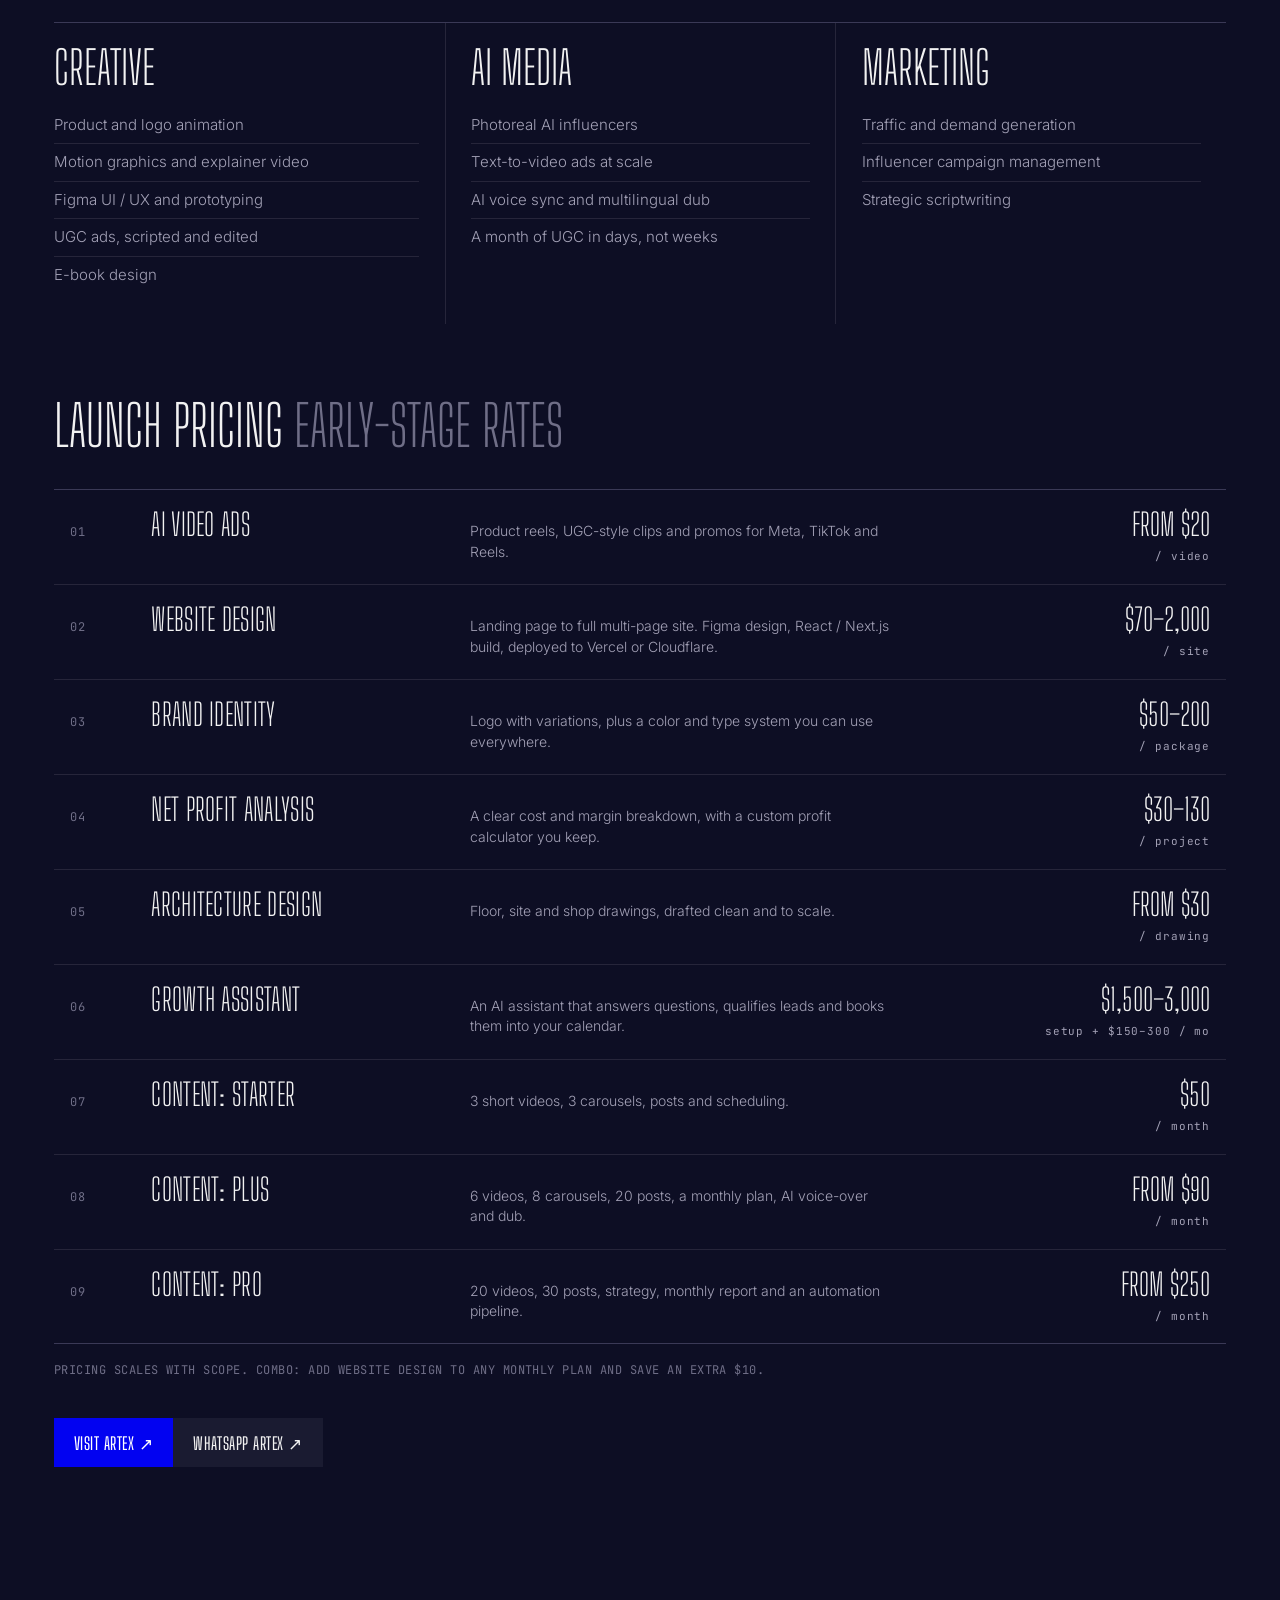
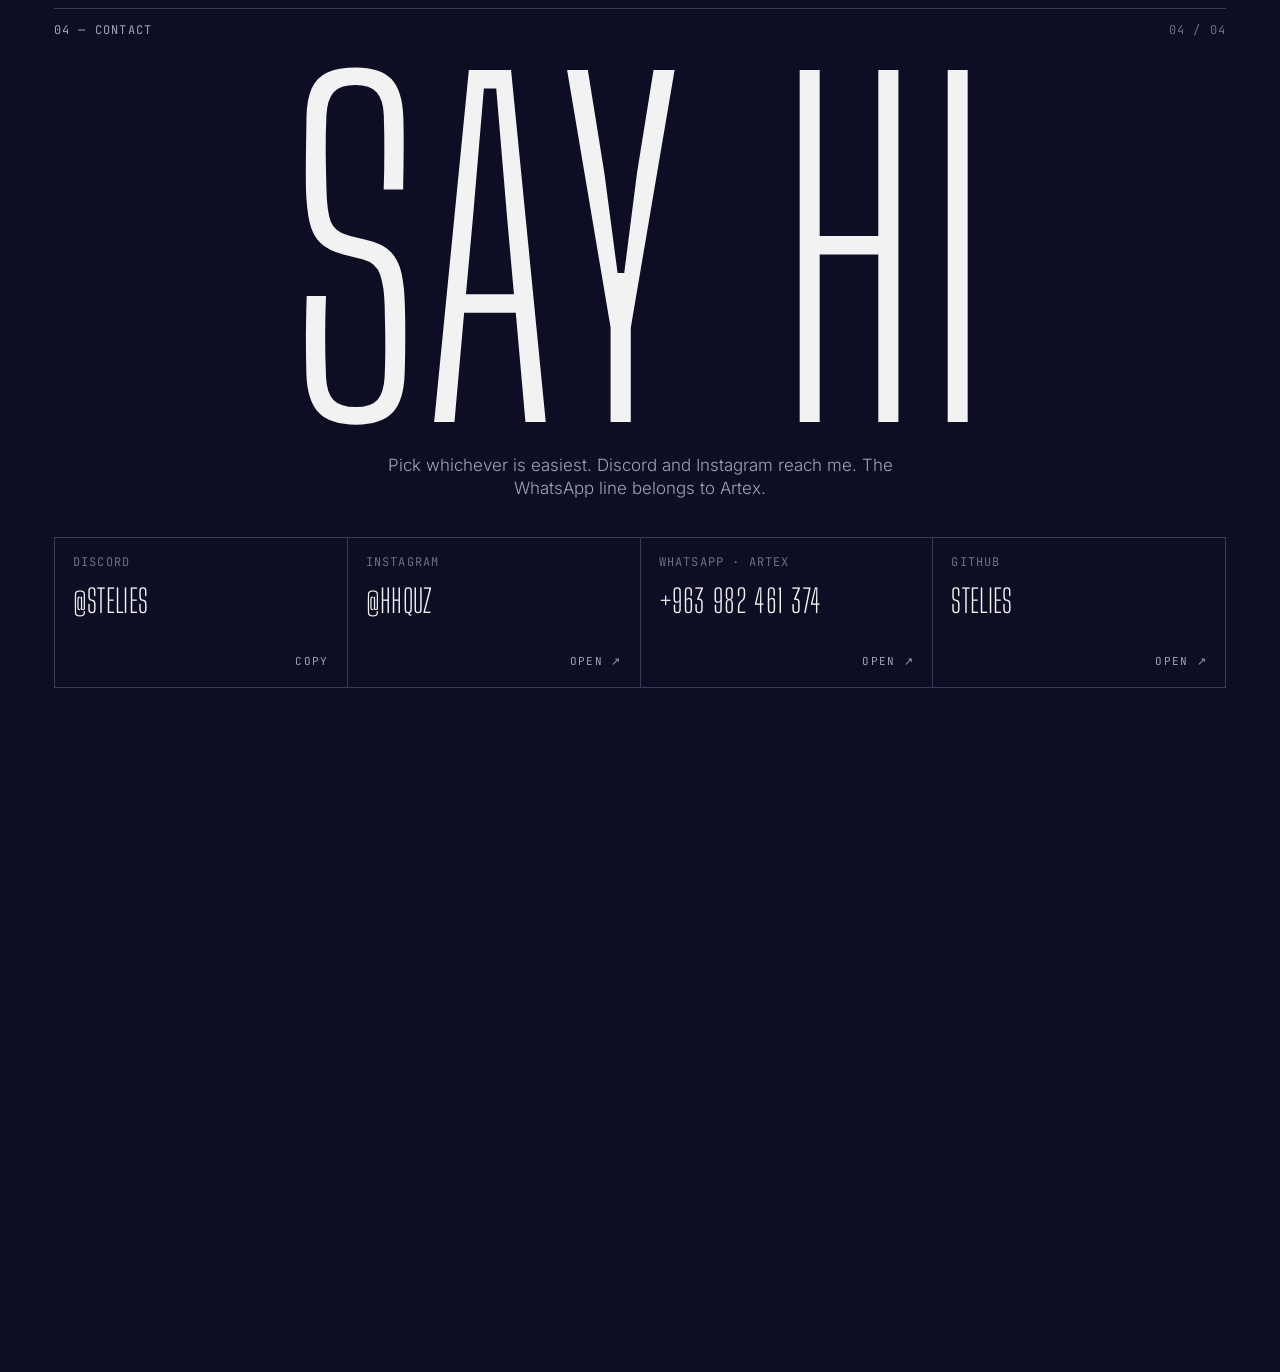
==== commit 774a81db: "New portfolio: separate artwork popups, Artex studio section, contact channels Co-Authored-By: Claud" ====
--- a/index.html
+++ b/index.html
@@ -4,7 +4,7 @@
   <meta charset="utf-8">
   <meta name="viewport" content="width=device-width, initial-scale=1">
   <title>stelies — developer</title>
-  <meta name="description" content="stelies is a developer making web projects, Roblox games and Discord bots. Artex and IsraelGPT.">
+  <meta name="description" content="stelies is a developer making web projects, Roblox games and Discord bots. Artex, a creative and AI media studio, and IsraelGPT.">
   <meta name="theme-color" content="#0d0e24">
   <link rel="icon" href="assets/favicon.svg" type="image/svg+xml">
 
@@ -17,7 +17,7 @@
 
   <link rel="preload" href="assets/fonts/big-shoulders.woff2" as="font" type="font/woff2" crossorigin>
   <!-- When you change site.css or site.js, bump the ?v= number so browsers don't serve the old cached file. -->
-  <link rel="stylesheet" href="assets/site.css?v=2">
+  <link rel="stylesheet" href="assets/site.css?v=3">
   <script>document.documentElement.classList.add("js")</script>
 </head>
 <body>
@@ -77,7 +77,7 @@
 
       <!-- ═════════ about ═════════ -->
       <section class="sec wrap" id="about">
-        <div class="sec-head mono rv"><span>01 — About</span><span class="idx">01 / 03</span></div>
+        <div class="sec-head mono rv"><span>01 — About</span><span class="idx">01 / 04</span></div>
 
         <h2 class="display statement" data-words>Web projects. Roblox games. Discord bots. <s>Whatever needs building next.</s></h2>
 
@@ -92,39 +92,120 @@
            To add a project, copy one <a class="row"> block, change the href, text and data-peek image.
            Put a screenshot in assets/img/ and point data-peek at it. -->
       <section class="sec wrap" id="work">
-        <div class="sec-head mono rv"><span>02 — Work</span><span class="idx">02 / 03</span></div>
+        <div class="sec-head mono rv"><span>02 — Work</span><span class="idx">02 / 04</span></div>
 
         <h2 class="display statement" style="margin-top:clamp(28px,3.6vw,64px)" data-words>Selected projects</h2>
 
         <div class="rows" id="rows">
-          <a class="row rv" href="https://fast-artex.vercel.app" target="_blank" rel="noopener" data-peek="assets/img/artex.webp">
+          <a class="row rv" href="https://fast-artex.vercel.app" target="_blank" rel="noopener" data-peek="assets/img/artex-3.webp|assets/img/artex-2.webp|assets/img/artex-1.webp" data-w="836,1131|1845,1051|711,1080">
             <span class="n mono">01</span>
             <h3 class="display">Artex</h3>
-            <p>A creative wearables label: minimal by design, built for people who move with purpose. This is its web home.</p>
-            <span class="tag">Web ↗</span>
-            <img class="thumb" src="assets/img/artex.webp" width="1100" height="707" alt="" loading="lazy">
+            <p>A creative, AI media and automation studio. Brand worlds for apparel, food, beauty and beverages, from one team.</p>
+            <span class="tag">Studio ↗</span>
+            <img class="thumb" src="assets/img/artex-3.webp" width="836" height="1131" alt="Artex poster: a figure in a hooded coat under the headline Design you can wear" loading="lazy">
           </a>
 
-          <a class="row rv" href="https://stelies.github.io/israelgpt/" data-peek="assets/img/igpt.webp">
+          <a class="row rv" href="https://stelies.github.io/israelgpt/" data-peek="assets/img/israelgpt-1.png|assets/img/israelgpt-2.png" data-w="612,336|327,450">
             <span class="n mono">02</span>
             <h3 class="display">IsraelGPT</h3>
             <p>A Discord bot with a loud personality, and its coming-soon site.</p>
             <span class="tag">Discord ↗</span>
-            <img class="thumb" src="assets/img/igpt.webp" width="1100" height="707" alt="" loading="lazy">
+            <img class="thumb" src="assets/img/israelgpt-1.png" width="612" height="336" alt="A flag with a star on a pole, rendered in coarse black and white noise" loading="lazy">
           </a>
+        </div>
+      </section>
+
+      <!-- ═════════ artex ═════════ -->
+      <section class="sec wrap" id="artex">
+        <div class="sec-head mono rv"><span>03 — Artex</span><span class="idx">03 / 04</span></div>
+
+        <h2 class="display statement" data-words>Creative, AI media and automation. <s>One studio, zero handoffs.</s></h2>
+        <p class="lede left rv">Brand worlds for apparel, food, beauty, beverages, real estate and full identities. One studio for every surface a brand touches, mostly for clients in Syria and the wider region.</p>
+
+        <dl class="spec rv">
+          <div><dt class="mono">Organic reach</dt><dd><span data-count="24145">24,145</span><small>99.2% non-follower</small></dd></div>
+          <div><dt class="mono">Growth</dt><dd>+804%<small>in 5 days</small></dd></div>
+          <div><dt class="mono">Languages</dt><dd>EN · AR · DE<small>remote, worldwide</small></dd></div>
+        </dl>
+
+        <div class="plates" aria-label="Artex artwork">
+          <figure class="plate clip rv" style="--r:.658">
+            <img src="assets/img/artex-1.webp" width="711" height="1080" alt="Artex Drinks poster: a blueberry lemonade splashing out of a cup, headline Reimagined" loading="lazy">
+            <figcaption class="cap"><b>01</b> Drinks</figcaption>
+          </figure>
+          <figure class="plate clip rv" style="--r:1.755">
+            <img src="assets/img/artex-2.webp" width="1845" height="1051" alt="A scan-lined violet arch over a field of white specks" loading="lazy">
+            <figcaption class="cap"><b>02</b> Signal</figcaption>
+          </figure>
+          <figure class="plate clip rv" style="--r:.739">
+            <img src="assets/img/artex-3.webp" width="836" height="1131" alt="Artex apparel poster: a figure in a hooded coat, headline Design you can wear" loading="lazy">
+            <figcaption class="cap"><b>03</b> Wear</figcaption>
+          </figure>
+        </div>
+
+        <div class="svc rv">
+          <div>
+            <h3 class="display">Creative</h3>
+            <ul>
+              <li>Product and logo animation</li>
+              <li>Motion graphics and explainer video</li>
+              <li>Figma UI / UX and prototyping</li>
+              <li>UGC ads, scripted and edited</li>
+              <li>E-book design</li>
+            </ul>
+          </div>
+          <div>
+            <h3 class="display">AI Media</h3>
+            <ul>
+              <li>Photoreal AI influencers</li>
+              <li>Text-to-video ads at scale</li>
+              <li>AI voice sync and multilingual dub</li>
+              <li>A month of UGC in days, not weeks</li>
+            </ul>
+          </div>
+          <div>
+            <h3 class="display">Marketing</h3>
+            <ul>
+              <li>Traffic and demand generation</li>
+              <li>Influencer campaign management</li>
+              <li>Strategic scriptwriting</li>
+            </ul>
+          </div>
+        </div>
+
+        <h3 class="display sub-h rv">Launch pricing <s>early-stage rates</s></h3>
+        <ol class="price rv">
+          <li><span class="n mono">01</span><h4>AI Video Ads</h4><p>Product reels, UGC-style clips and promos for Meta, TikTok and Reels.</p><b>From $20<small>/ video</small></b></li>
+          <li><span class="n mono">02</span><h4>Website Design</h4><p>Landing page to full multi-page site. Figma design, React / Next.js build, deployed to Vercel or Cloudflare.</p><b>$70–2,000<small>/ site</small></b></li>
+          <li><span class="n mono">03</span><h4>Brand Identity</h4><p>Logo with variations, plus a color and type system you can use everywhere.</p><b>$50–200<small>/ package</small></b></li>
+          <li><span class="n mono">04</span><h4>Net Profit Analysis</h4><p>A clear cost and margin breakdown, with a custom profit calculator you keep.</p><b>$30–130<small>/ project</small></b></li>
+          <li><span class="n mono">05</span><h4>Architecture Design</h4><p>Floor, site and shop drawings, drafted clean and to scale.</p><b>From $30<small>/ drawing</small></b></li>
+          <li><span class="n mono">06</span><h4>Growth Assistant</h4><p>An AI assistant that answers questions, qualifies leads and books them into your calendar.</p><b>$1,500–3,000<small>setup + $150–300 / mo</small></b></li>
+          <li><span class="n mono">07</span><h4>Content: Starter</h4><p>3 short videos, 3 carousels, posts and scheduling.</p><b>$50<small>/ month</small></b></li>
+          <li><span class="n mono">08</span><h4>Content: Plus</h4><p>6 videos, 8 carousels, 20 posts, a monthly plan, AI voice-over and dub.</p><b>From $90<small>/ month</small></b></li>
+          <li><span class="n mono">09</span><h4>Content: Pro</h4><p>20 videos, 30 posts, strategy, monthly report and an automation pipeline.</p><b>From $250<small>/ month</small></b></li>
+        </ol>
+        <p class="fine mono rv">Pricing scales with scope. Combo: add Website Design to any monthly plan and save an extra $10.</p>
+
+        <div class="btns rv">
+          <a class="btn btn-blue" href="https://fast-artex.vercel.app" target="_blank" rel="noopener">Visit Artex ↗</a>
+          <a class="btn btn-dark" href="https://wa.me/963982461374" target="_blank" rel="noopener">WhatsApp Artex ↗</a>
         </div>
       </section>
 
       <!-- ═════════ contact ═════════ -->
       <section class="sec wrap close" id="contact">
-        <div class="sec-head mono rv"><span>03 — Contact</span><span class="idx">03 / 03</span></div>
+        <div class="sec-head mono rv"><span>04 — Contact</span><span class="idx">04 / 04</span></div>
 
         <div class="fitbox"><h2 class="display fit" data-fit="0.6" data-letters>Say hi</h2></div>
-        <p class="lede rv">The quickest way to find me is GitHub.</p>
-
-        <div class="btns rv">
-          <a class="btn btn-dark" href="https://github.com/stelies" target="_blank" rel="noopener">GitHub ↗</a>
-        </div>
+        <p class="lede rv">Pick whichever is easiest. Discord and Instagram reach me. The WhatsApp line belongs to Artex.</p>
+
+        <ul class="chan rv">
+          <li><button class="chan-i" type="button" data-copy="stelies"><span class="mono">Discord</span><b>@stelies</b><i class="mono">Copy</i></button></li>
+          <li><a class="chan-i" href="https://instagram.com/hhquz" target="_blank" rel="noopener"><span class="mono">Instagram</span><b>@hhquz</b><i class="mono">Open ↗</i></a></li>
+          <li><a class="chan-i" href="https://wa.me/963982461374" target="_blank" rel="noopener"><span class="mono">WhatsApp · Artex</span><b>+963 982 461 374</b><i class="mono">Open ↗</i></a></li>
+          <li><a class="chan-i" href="https://github.com/stelies" target="_blank" rel="noopener"><span class="mono">GitHub</span><b>stelies</b><i class="mono">Open ↗</i></a></li>
+        </ul>
       </section>
     </div>
   </main>
@@ -172,6 +253,6 @@
     </div>
   </div>
 
-  <script src="assets/site.js?v=2" defer></script>
+  <script src="assets/site.js?v=3" defer></script>
 </body>
 </html>
--- a/assets/site.css
+++ b/assets/site.css
@@ -188,15 +188,20 @@
 
 .peek {
   position: fixed; left: 0; top: 0; z-index: 60;
-  width: clamp(260px, 26vw, 440px); aspect-ratio: 1100 / 707;
+  width: 300px;
   background: var(--bg); border: 1px solid var(--line-2); overflow: hidden;
   pointer-events: none; opacity: 0; clip-path: inset(0 0 100% 0);
   transition: opacity .15s linear, clip-path .4s cubic-bezier(.7, 0, .1, 1);
   will-change: transform;
 }
 .peek.show { opacity: 1; clip-path: inset(0 0 0 0); }
-.peek img { position: absolute; inset: 0; width: 100%; height: 100%; object-fit: cover; mix-blend-mode: screen; opacity: 0; transition: opacity .15s linear; }
-.peek img.on { opacity: 1; }
+.peek img { display: block; width: 100%; height: auto; transition: opacity .14s linear; }
+.peek img.swap { opacity: 0; }
+.peek .cap { position: absolute; left: 0; bottom: 0; }
+
+/* plates: a small label sits on each image, like the IsraelGPT site */
+.cap { padding: 7px 10px 6px; background: var(--bg); color: var(--dim); font: 400 11px / 1 var(--mono); letter-spacing: .12em; text-transform: uppercase; }
+.cap b { color: var(--text); font-weight: 400; margin-right: .6em; }
 
 /* ———————————————— contact ———————————————— */
 .close { text-align: center; padding-bottom: clamp(56px, 7vw, 120px); }
@@ -263,7 +268,7 @@
   .row .tag { grid-column: 3; grid-row: 1; }
   .row h3 { grid-column: 2 / 4; grid-row: 2; }
   .row p { grid-column: 2 / 4; grid-row: 3; }
-  .row .thumb { display: block; grid-column: 1 / 4; grid-row: 4; width: 100%; height: auto; aspect-ratio: 1100 / 707; margin-top: 12px; background: var(--bg); border: 1px solid var(--line-2); mix-blend-mode: screen; }
+  .row .thumb { display: block; grid-column: 1 / 4; grid-row: 4; width: 100%; height: auto; max-height: 60vh; object-fit: cover; object-position: top; margin-top: 12px; background: var(--bg); border: 1px solid var(--line-2); }
   .peek { display: none; }
   .spec { grid-template-columns: 1fr; }
 }
@@ -291,3 +296,64 @@
   .topbar.snap { transition: none; }
   .row h3 { transition: none; }
 }
+
+/* ———————————————— artex section ———————————————— */
+.lede.left { margin-inline: 0; margin-top: clamp(24px, 2.6vw, 44px); color: var(--dim); }
+
+.plates { display: flex; align-items: flex-start; gap: var(--gap); margin-top: clamp(40px, 5vw, 88px); }
+.plate { position: relative; flex: var(--r) 1 0; min-width: 0; margin: 0; background: var(--panel); border: 1px solid var(--line-2); }
+.plate img { display: block; width: 100%; height: auto; }
+.plate .cap { position: absolute; left: 0; bottom: 0; }
+
+.svc { display: grid; grid-template-columns: repeat(3, 1fr); margin-top: clamp(56px, 6vw, 104px); border-top: 1px solid var(--line-2); }
+.svc > div { padding: clamp(20px, 2vw, 32px) clamp(16px, 2vw, 32px) clamp(24px, 2.4vw, 40px) 0; }
+.svc > div + div { padding-left: clamp(16px, 2vw, 32px); border-left: 1px solid var(--line); }
+.svc h3 { font-size: clamp(36px, 3.6vw, 64px); }
+.svc ul { list-style: none; margin: clamp(14px, 1.4vw, 22px) 0 0; padding: 0; color: var(--dim); font-size: clamp(15px, 1.15vw, 18px); line-height: 1.5; }
+.svc li { padding: 7px 0; border-top: 1px solid var(--line); }
+.svc li:first-child { border-top: 0; }
+
+.sub-h { margin-top: clamp(56px, 6vw, 104px); font-size: clamp(36px, 4.4vw, 76px); }
+.sub-h s { text-decoration: none; color: var(--mute); }
+.price { list-style: none; margin: clamp(24px, 3vw, 48px) 0 0; padding: 0; border-top: 1px solid var(--line-2); border-bottom: 1px solid var(--line-2); }
+.price li { display: grid; grid-template-columns: 3.5rem minmax(0, .9fr) minmax(0, 1.3fr) minmax(0, .9fr); gap: 0 var(--gap); align-items: baseline; padding: clamp(16px, 1.6vw, 26px) 16px; border-top: 1px solid var(--line); }
+.price li:first-child { border-top: 0; }
+.price .n { color: var(--mute); }
+.price h4 { margin: 0; font: 300 clamp(26px, 2.4vw, 42px) / 1 var(--display); text-transform: uppercase; letter-spacing: .01em; }
+.price p { color: var(--dim); font-size: clamp(14px, 1.05vw, 17px); line-height: 1.45; max-width: 36em; }
+.price b { justify-self: end; text-align: right; font: 300 clamp(26px, 2.4vw, 42px) / 1 var(--display); text-transform: uppercase; }
+.price b small { display: block; margin-top: 8px; font: 400 11px / 1.3 var(--mono); letter-spacing: .08em; color: var(--dim); text-transform: none; }
+.fine { margin-top: 18px; color: var(--mute); font-size: 12px; letter-spacing: .04em; }
+#artex .btns { margin-top: clamp(28px, 3vw, 48px); }
+
+/* ———————————————— contact channels ———————————————— */
+.chan { list-style: none; margin: clamp(30px, 3vw, 52px) auto 0; padding: 0; display: grid; grid-template-columns: repeat(4, 1fr); border-top: 1px solid var(--line-2); border-left: 1px solid var(--line-2); text-align: left; }
+.chan li { display: flex; }
+.chan-i { flex: 1; display: flex; flex-direction: column; gap: 14px; min-height: 150px; padding: 16px 18px 18px; background: none; border: 0; border-right: 1px solid var(--line-2); border-bottom: 1px solid var(--line-2); color: var(--text); font: inherit; text-align: left; cursor: pointer; transition: background .12s linear, color .12s linear; }
+.chan-i span { color: var(--mute); }
+.chan-i b { font: 300 clamp(26px, 2.5vw, 44px) / 1.05 var(--display); text-transform: uppercase; letter-spacing: .01em; overflow-wrap: anywhere; }
+.chan-i i { margin-top: auto; align-self: flex-end; font-style: normal; color: var(--dim); letter-spacing: .12em; text-transform: uppercase; font-size: 11px; }
+.chan-i:hover { background: var(--blue); color: #fff; }
+.chan-i:hover span, .chan-i:hover i { color: #c9c9ff; }
+
+@media (max-width: 1100px) {
+  .chan { grid-template-columns: repeat(2, 1fr); }
+}
+@media (max-width: 900px) {
+  .price li { grid-template-columns: 2.4rem minmax(0, 1fr) auto; row-gap: 8px; }
+  .price .n { grid-row: 1; }
+  .price h4 { grid-column: 2; grid-row: 1; }
+  .price b { grid-column: 3; grid-row: 1; }
+  .price p { grid-column: 2 / 4; grid-row: 2; }
+  .svc { grid-template-columns: 1fr; }
+  .svc > div, .svc > div + div { padding: 20px 0 24px; border-left: 0; border-top: 1px solid var(--line); }
+  .svc > div:first-child { border-top: 0; }
+  /* one plate in view at a time on a phone, swipe for the rest */
+  .plates { overflow-x: auto; scroll-snap-type: x mandatory; align-items: stretch; gap: 12px; margin-inline: calc(var(--pad) * -1); padding-inline: var(--pad); scrollbar-width: none; }
+  .plates::-webkit-scrollbar { display: none; }
+  .plate { flex: 0 0 78%; scroll-snap-align: center; align-self: flex-start; }
+}
+@media (max-width: 520px) {
+  .chan { grid-template-columns: 1fr; }
+  .chan-i { min-height: 0; }
+}
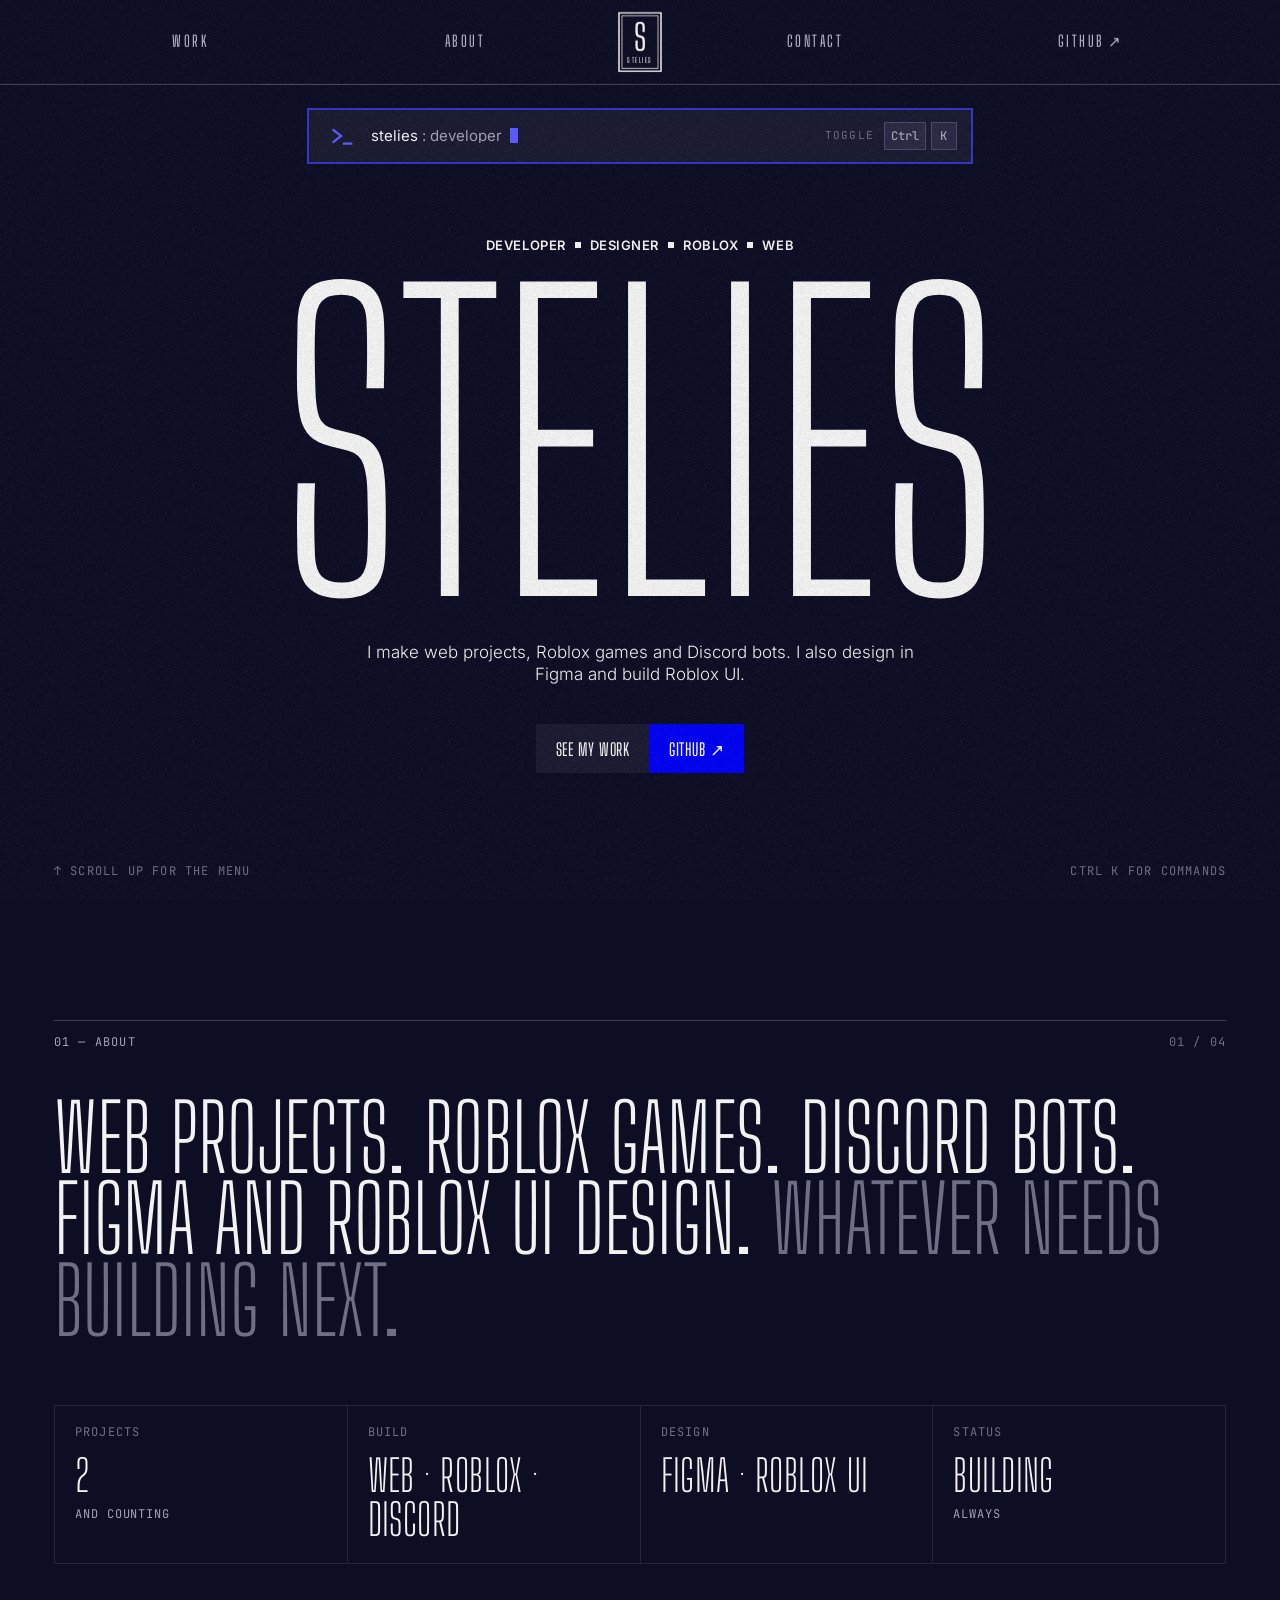
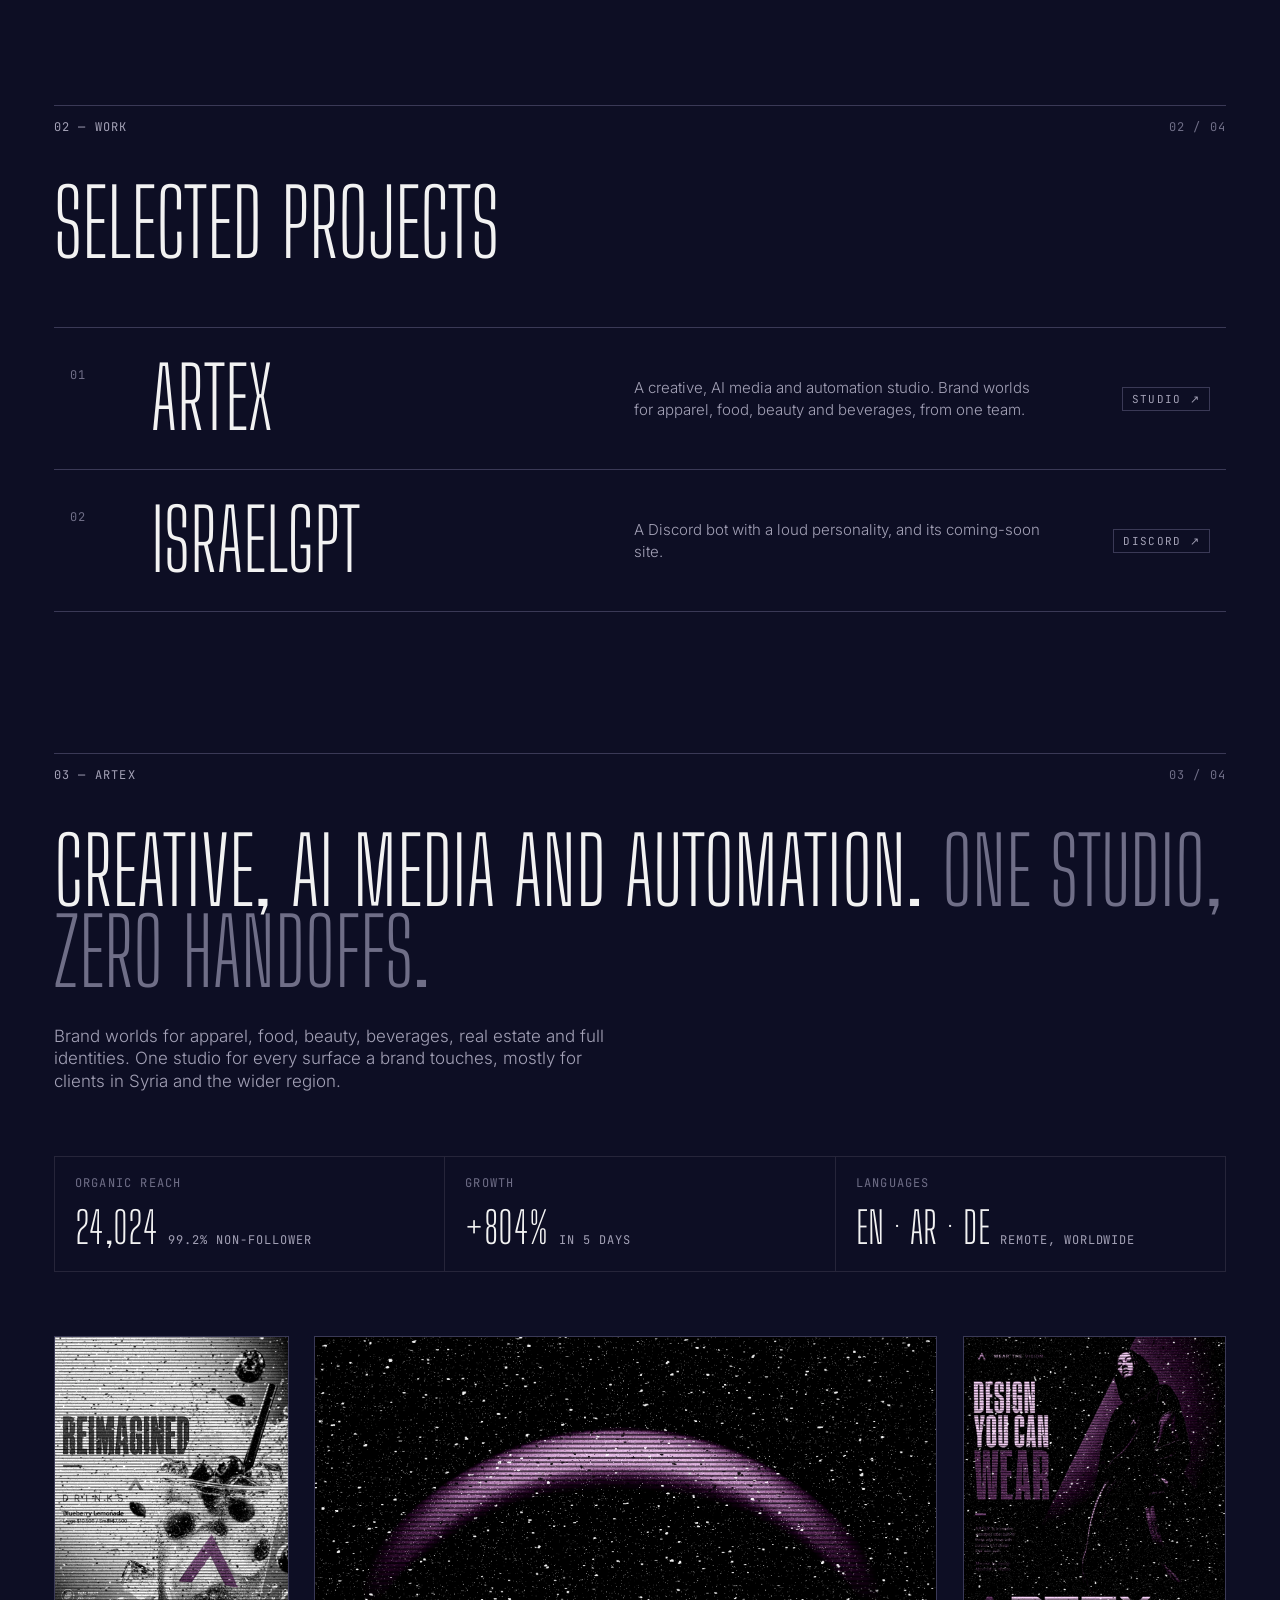
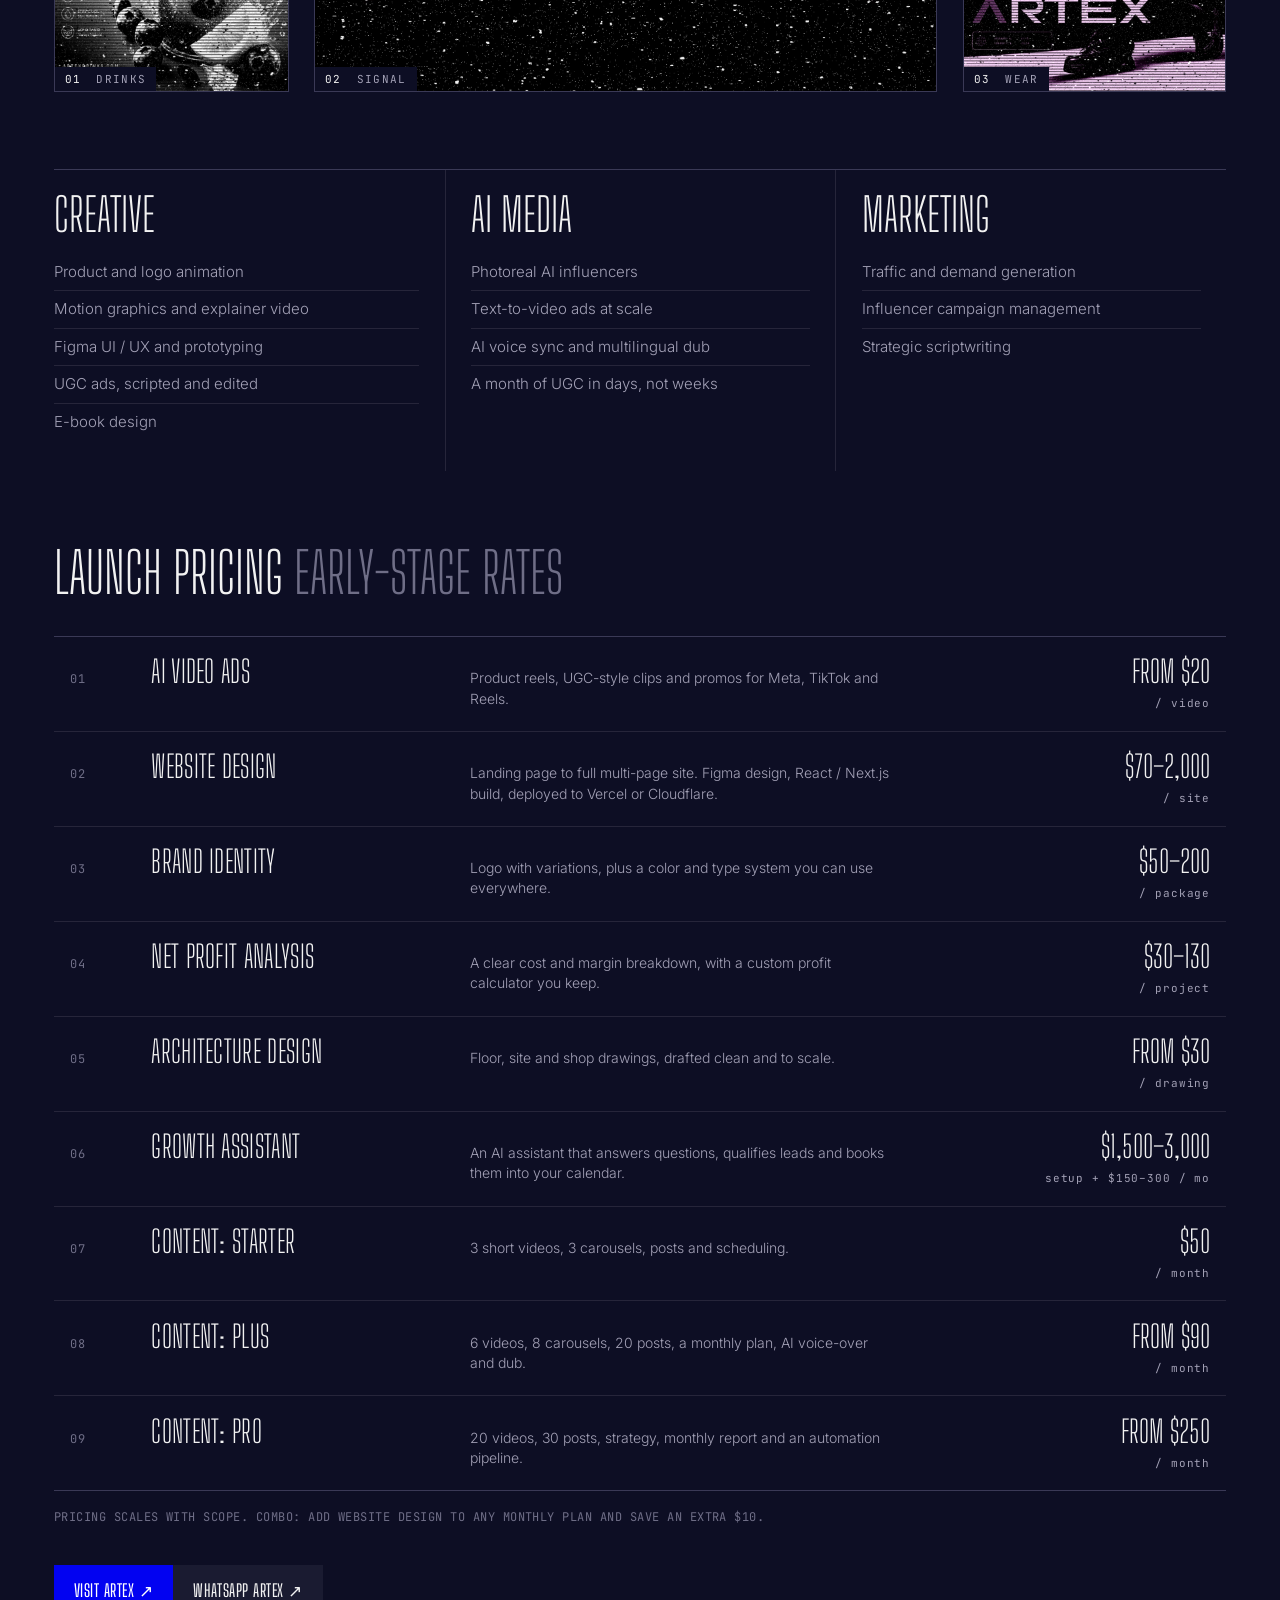
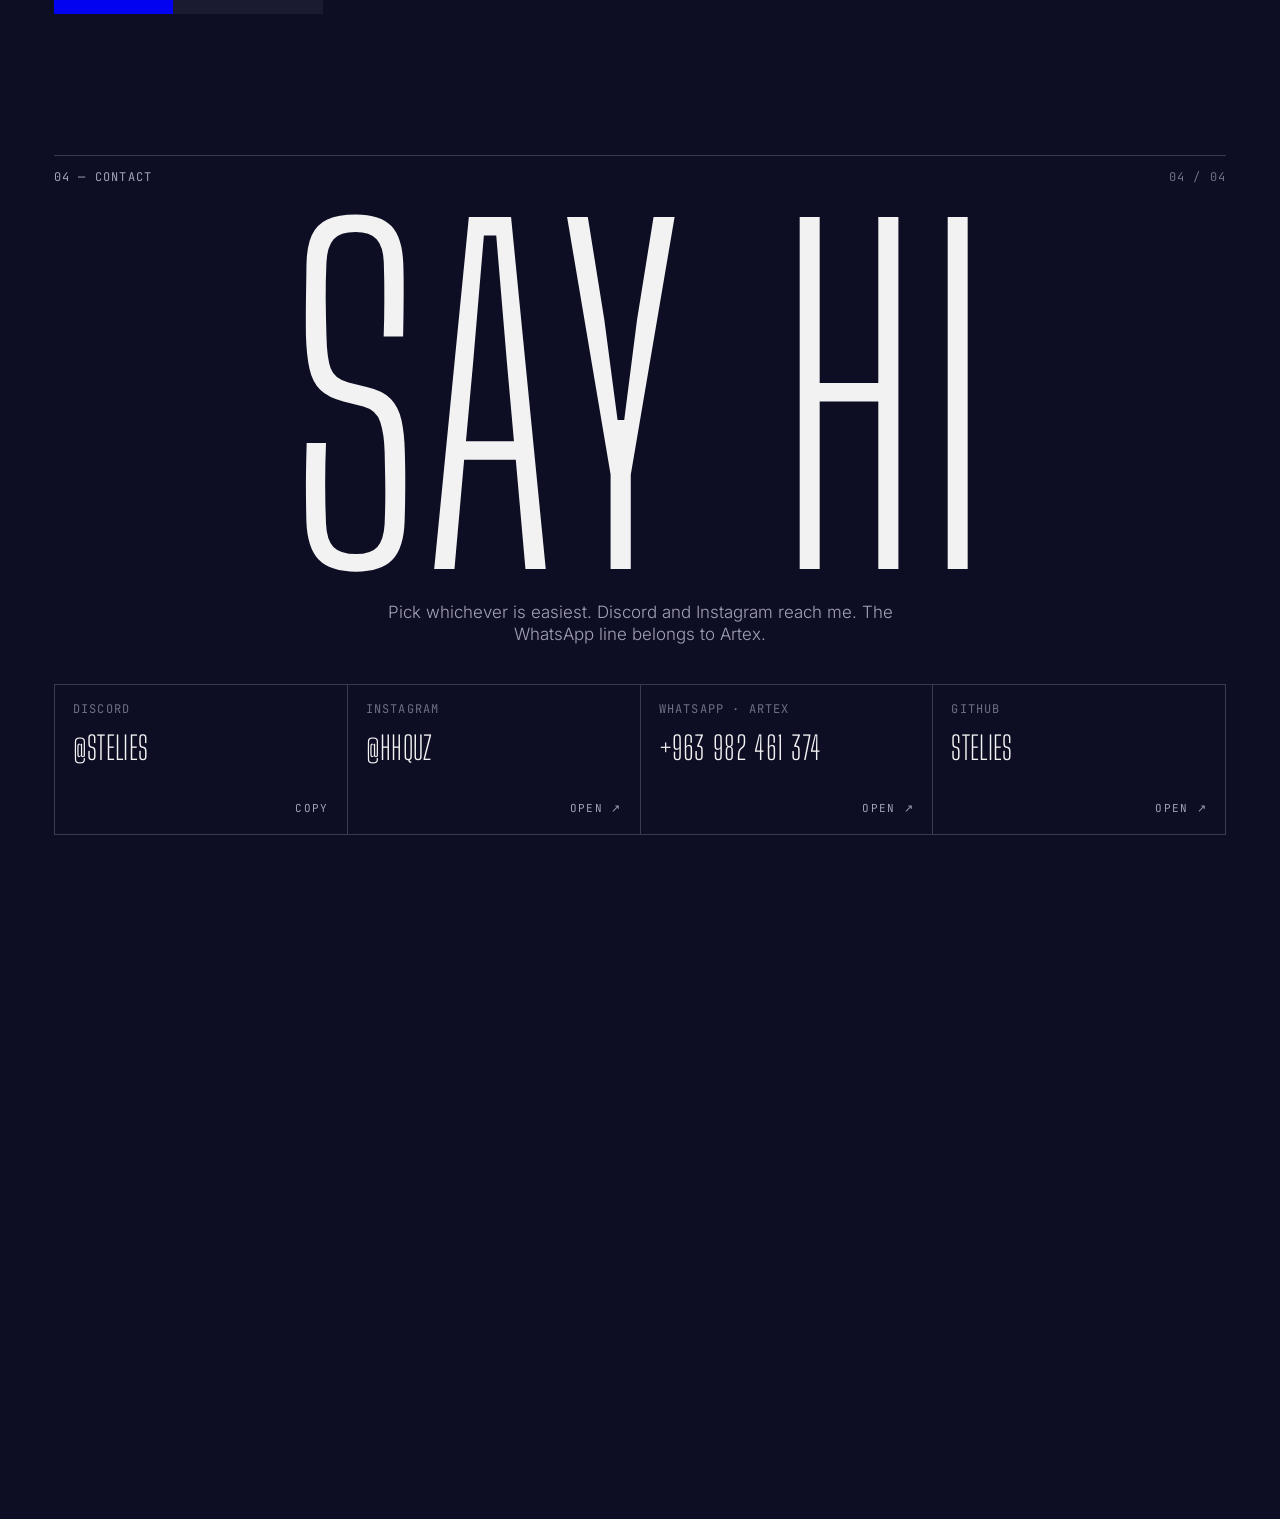
==== commit f98394db: "Load images eagerly, add Figma and Roblox UI design Co-Authored-By: Claude Sonnet 5.5 <noreply@anthr" ====
--- a/index.html
+++ b/index.html
@@ -4,7 +4,7 @@
   <meta charset="utf-8">
   <meta name="viewport" content="width=device-width, initial-scale=1">
   <title>stelies — developer</title>
-  <meta name="description" content="stelies is a developer making web projects, Roblox games and Discord bots. Artex, a creative and AI media studio, and IsraelGPT.">
+  <meta name="description" content="stelies is a developer and designer making web projects, Roblox games and Discord bots, with Figma and Roblox UI design. Artex, a creative and AI media studio, and IsraelGPT.">
   <meta name="theme-color" content="#0d0e24">
   <link rel="icon" href="assets/favicon.svg" type="image/svg+xml">
 
@@ -17,7 +17,7 @@
 
   <link rel="preload" href="assets/fonts/big-shoulders.woff2" as="font" type="font/woff2" crossorigin>
   <!-- When you change site.css or site.js, bump the ?v= number so browsers don't serve the old cached file. -->
-  <link rel="stylesheet" href="assets/site.css?v=3">
+  <link rel="stylesheet" href="assets/site.css?v=4">
   <script>document.documentElement.classList.add("js")</script>
 </head>
 <body>
@@ -56,13 +56,13 @@
           </span>
         </button>
 
-        <p class="eyebrow in" style="--i:1">Developer <i aria-hidden="true"></i> Roblox <i aria-hidden="true"></i> Web <i aria-hidden="true"></i> Discord</p>
+        <p class="eyebrow in" style="--i:1">Developer <i aria-hidden="true"></i> Designer <i aria-hidden="true"></i> Roblox <i aria-hidden="true"></i> Web</p>
 
         <div class="fitbox">
           <h1 class="display fit" data-fit="0.62" data-letters>stelies</h1>
         </div>
 
-        <p class="lede in" style="--i:4">I make web projects, Roblox games and Discord bots.</p>
+        <p class="lede in" style="--i:4">I make web projects, Roblox games and Discord bots. I also design in Figma and build Roblox UI.</p>
 
         <div class="btns in" style="--i:6">
           <a class="btn btn-dark" href="#work">See my work</a>
@@ -79,11 +79,12 @@
       <section class="sec wrap" id="about">
         <div class="sec-head mono rv"><span>01 — About</span><span class="idx">01 / 04</span></div>
 
-        <h2 class="display statement" data-words>Web projects. Roblox games. Discord bots. <s>Whatever needs building next.</s></h2>
-
-        <dl class="spec rv">
+        <h2 class="display statement" data-words>Web projects. Roblox games. Discord bots. Figma and Roblox UI design. <s>Whatever needs building next.</s></h2>
+
+        <dl class="spec spec-4 rv">
           <div><dt class="mono">Projects</dt><dd><span data-count="2">2</span><small>and counting</small></dd></div>
-          <div><dt class="mono">Platforms</dt><dd>Web · Roblox · Discord</dd></div>
+          <div><dt class="mono">Build</dt><dd>Web · Roblox · Discord</dd></div>
+          <div><dt class="mono">Design</dt><dd>Figma · Roblox UI</dd></div>
           <div><dt class="mono">Status</dt><dd>Building<small>always</small></dd></div>
         </dl>
       </section>
@@ -102,7 +103,7 @@
             <h3 class="display">Artex</h3>
             <p>A creative, AI media and automation studio. Brand worlds for apparel, food, beauty and beverages, from one team.</p>
             <span class="tag">Studio ↗</span>
-            <img class="thumb" src="assets/img/artex-3.webp" width="836" height="1131" alt="Artex poster: a figure in a hooded coat under the headline Design you can wear" loading="lazy">
+            <img class="thumb" src="assets/img/artex-3.webp" width="836" height="1131" alt="Artex poster: a figure in a hooded coat under the headline Design you can wear" decoding="async">
           </a>
 
           <a class="row rv" href="https://stelies.github.io/israelgpt/" data-peek="assets/img/israelgpt-1.png|assets/img/israelgpt-2.png" data-w="612,336|327,450">
@@ -110,7 +111,7 @@
             <h3 class="display">IsraelGPT</h3>
             <p>A Discord bot with a loud personality, and its coming-soon site.</p>
             <span class="tag">Discord ↗</span>
-            <img class="thumb" src="assets/img/israelgpt-1.png" width="612" height="336" alt="A flag with a star on a pole, rendered in coarse black and white noise" loading="lazy">
+            <img class="thumb" src="assets/img/israelgpt-1.png" width="612" height="336" alt="A flag with a star on a pole, rendered in coarse black and white noise" decoding="async">
           </a>
         </div>
       </section>
@@ -130,15 +131,15 @@
 
         <div class="plates" aria-label="Artex artwork">
           <figure class="plate clip rv" style="--r:.658">
-            <img src="assets/img/artex-1.webp" width="711" height="1080" alt="Artex Drinks poster: a blueberry lemonade splashing out of a cup, headline Reimagined" loading="lazy">
+            <img src="assets/img/artex-1.webp" width="711" height="1080" alt="Artex Drinks poster: a blueberry lemonade splashing out of a cup, headline Reimagined" decoding="async">
             <figcaption class="cap"><b>01</b> Drinks</figcaption>
           </figure>
           <figure class="plate clip rv" style="--r:1.755">
-            <img src="assets/img/artex-2.webp" width="1845" height="1051" alt="A scan-lined violet arch over a field of white specks" loading="lazy">
+            <img src="assets/img/artex-2.webp" width="1845" height="1051" alt="A scan-lined violet arch over a field of white specks" decoding="async">
             <figcaption class="cap"><b>02</b> Signal</figcaption>
           </figure>
           <figure class="plate clip rv" style="--r:.739">
-            <img src="assets/img/artex-3.webp" width="836" height="1131" alt="Artex apparel poster: a figure in a hooded coat, headline Design you can wear" loading="lazy">
+            <img src="assets/img/artex-3.webp" width="836" height="1131" alt="Artex apparel poster: a figure in a hooded coat, headline Design you can wear" decoding="async">
             <figcaption class="cap"><b>03</b> Wear</figcaption>
           </figure>
         </div>
@@ -229,7 +230,7 @@
         </a>
       </nav>
 
-      <p class="fr">Web · Roblox · Discord<br>stelies.github.io</p>
+      <p class="fr">Dev · Figma · Roblox UI<br>stelies.github.io</p>
     </div>
   </footer>
 
@@ -253,6 +254,6 @@
     </div>
   </div>
 
-  <script src="assets/site.js?v=3" defer></script>
+  <script src="assets/site.js?v=4" defer></script>
 </body>
 </html>
--- a/assets/site.css
+++ b/assets/site.css
@@ -357,3 +357,8 @@
   .chan { grid-template-columns: 1fr; }
   .chan-i { min-height: 0; }
 }
+
+.spec-4 { grid-template-columns: repeat(4, 1fr); }
+.spec-4 dd small { display: block; margin: 8px 0 0; }
+@media (max-width: 1100px) { .spec-4 { grid-template-columns: repeat(2, 1fr); } }
+@media (max-width: 900px) { .spec-4 { grid-template-columns: 1fr; } }
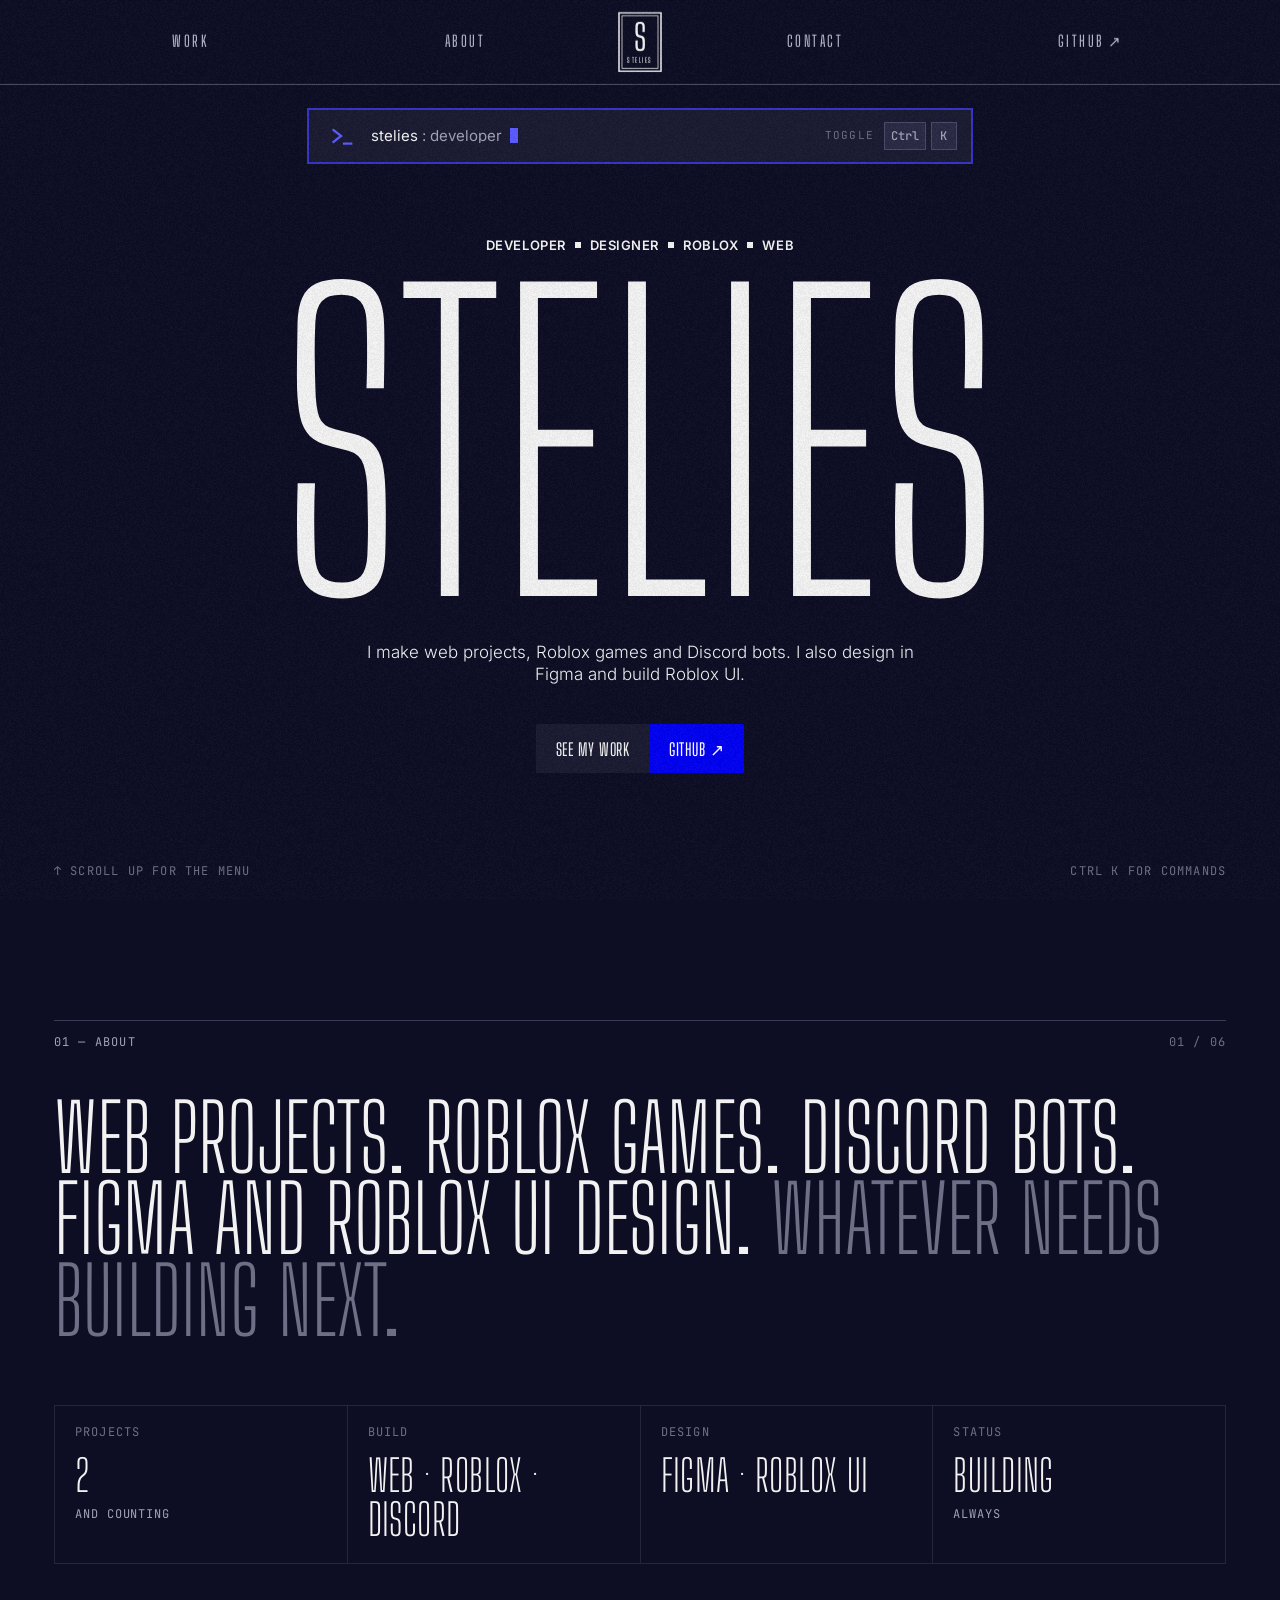
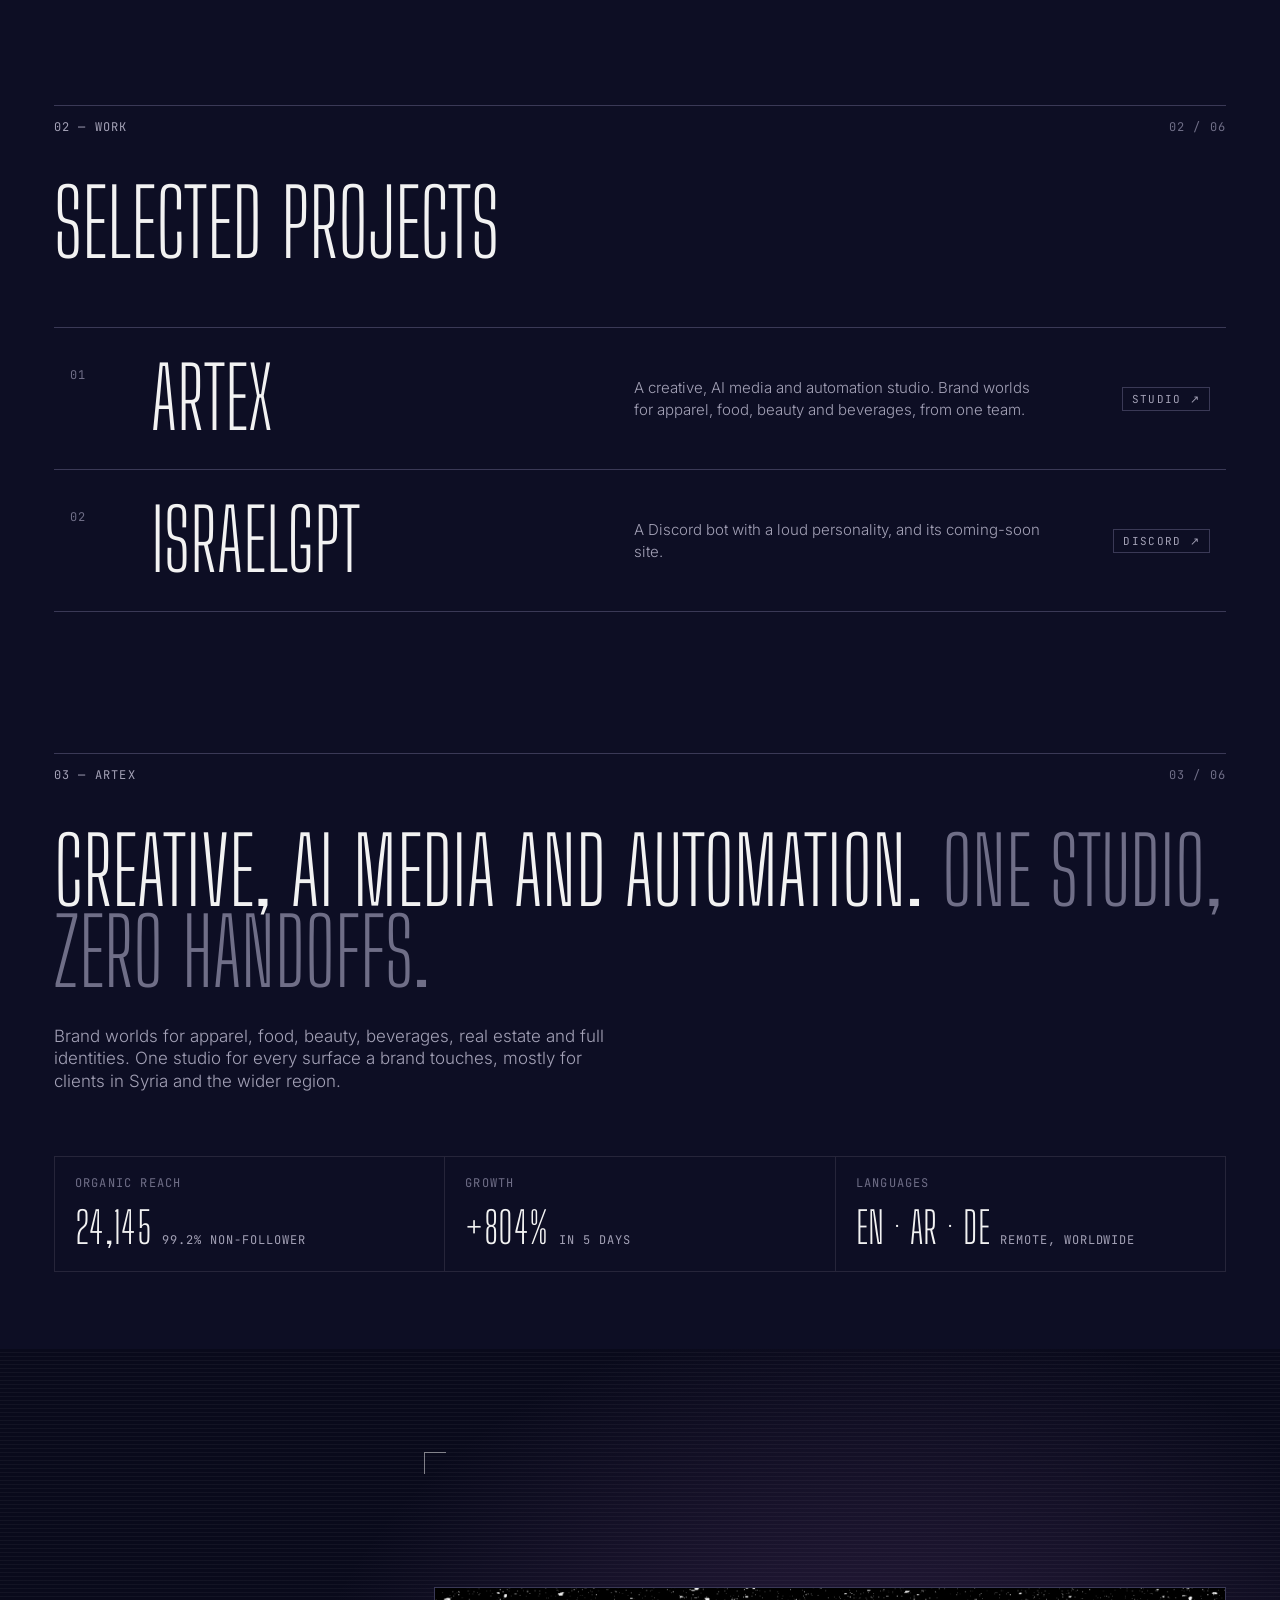
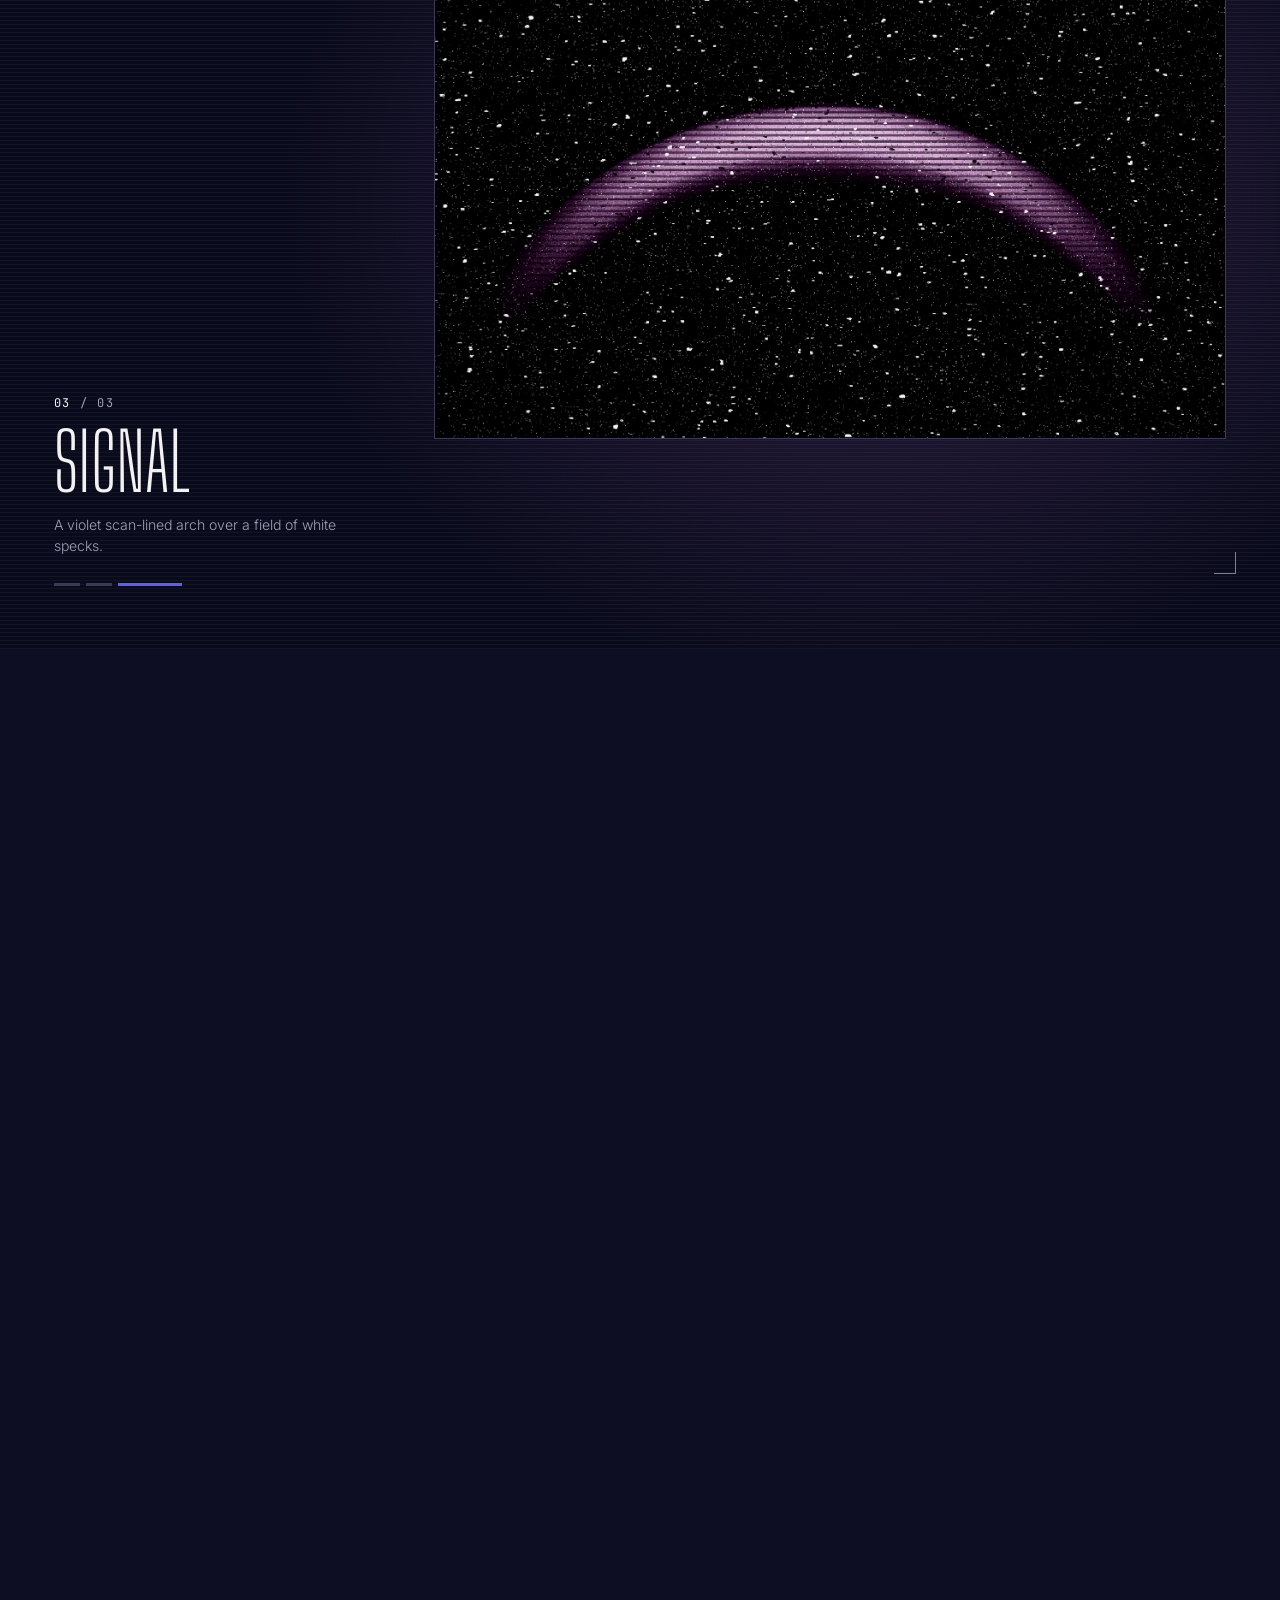
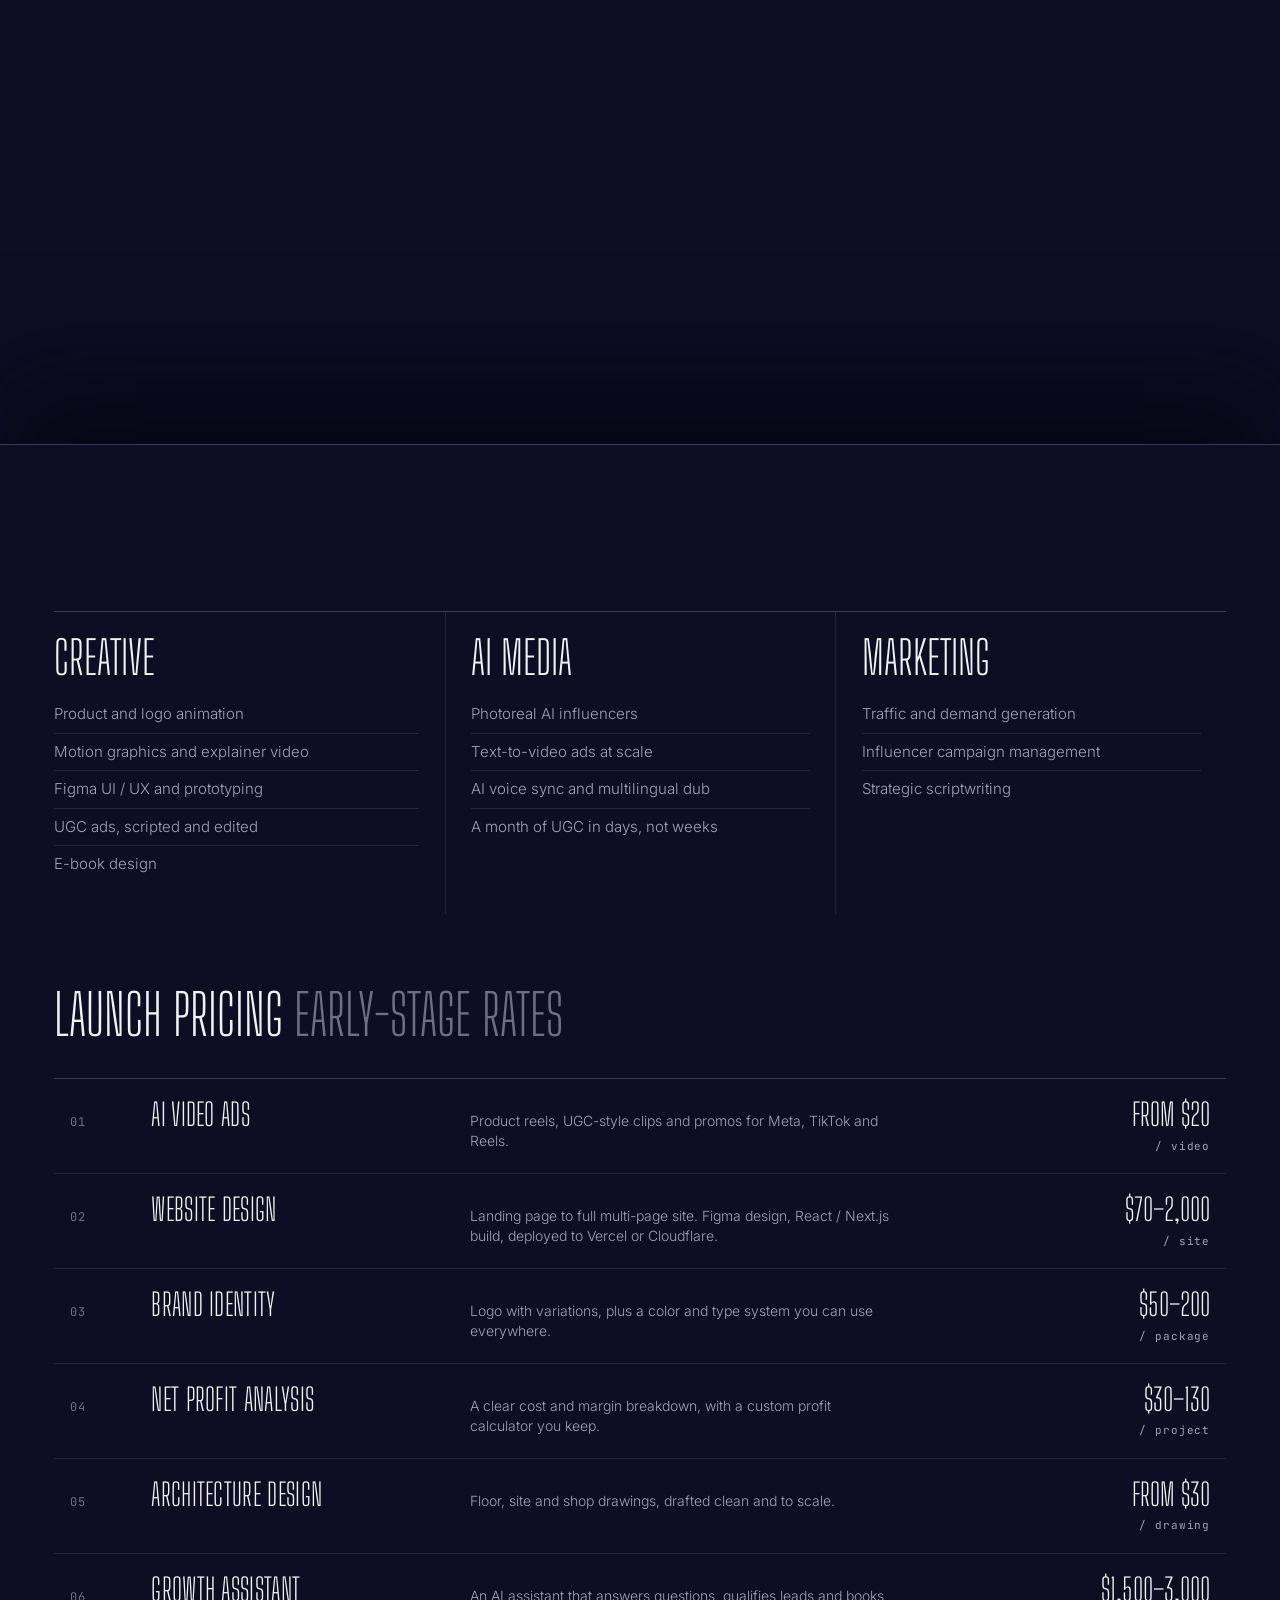
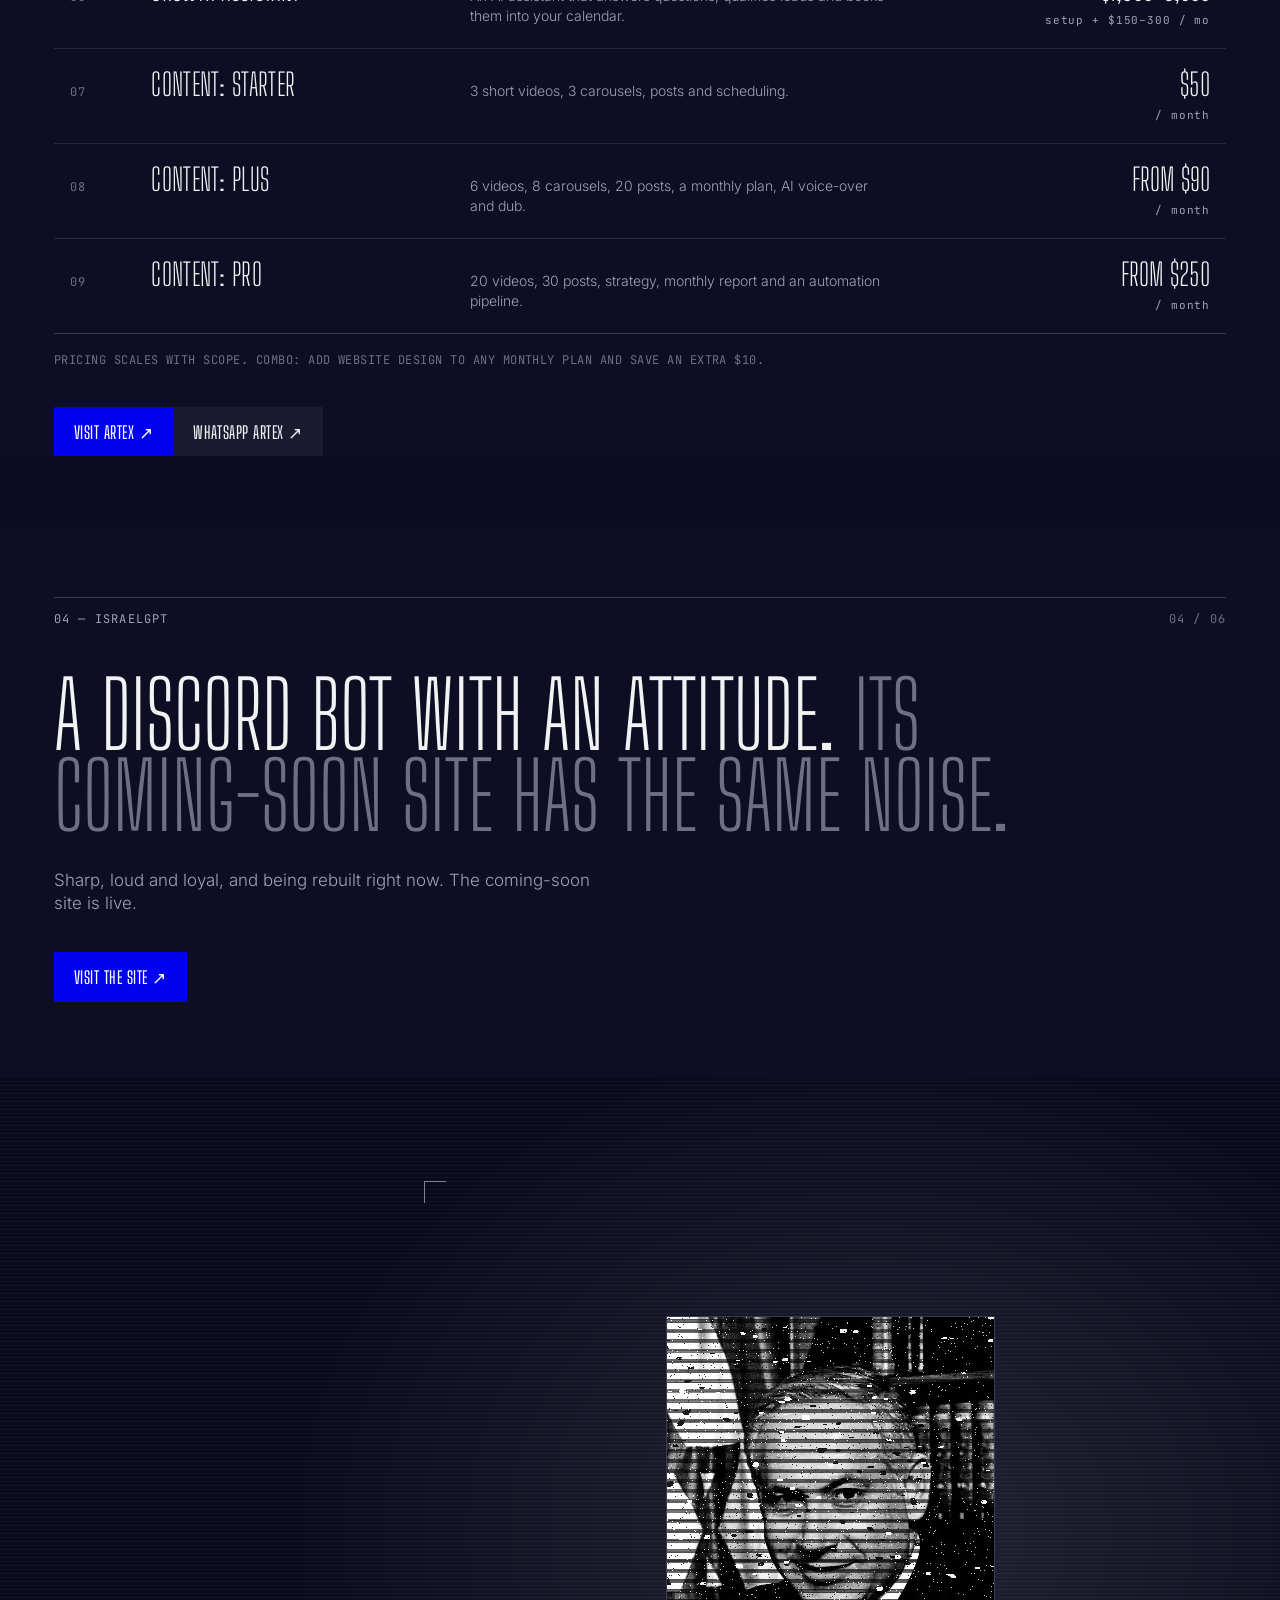
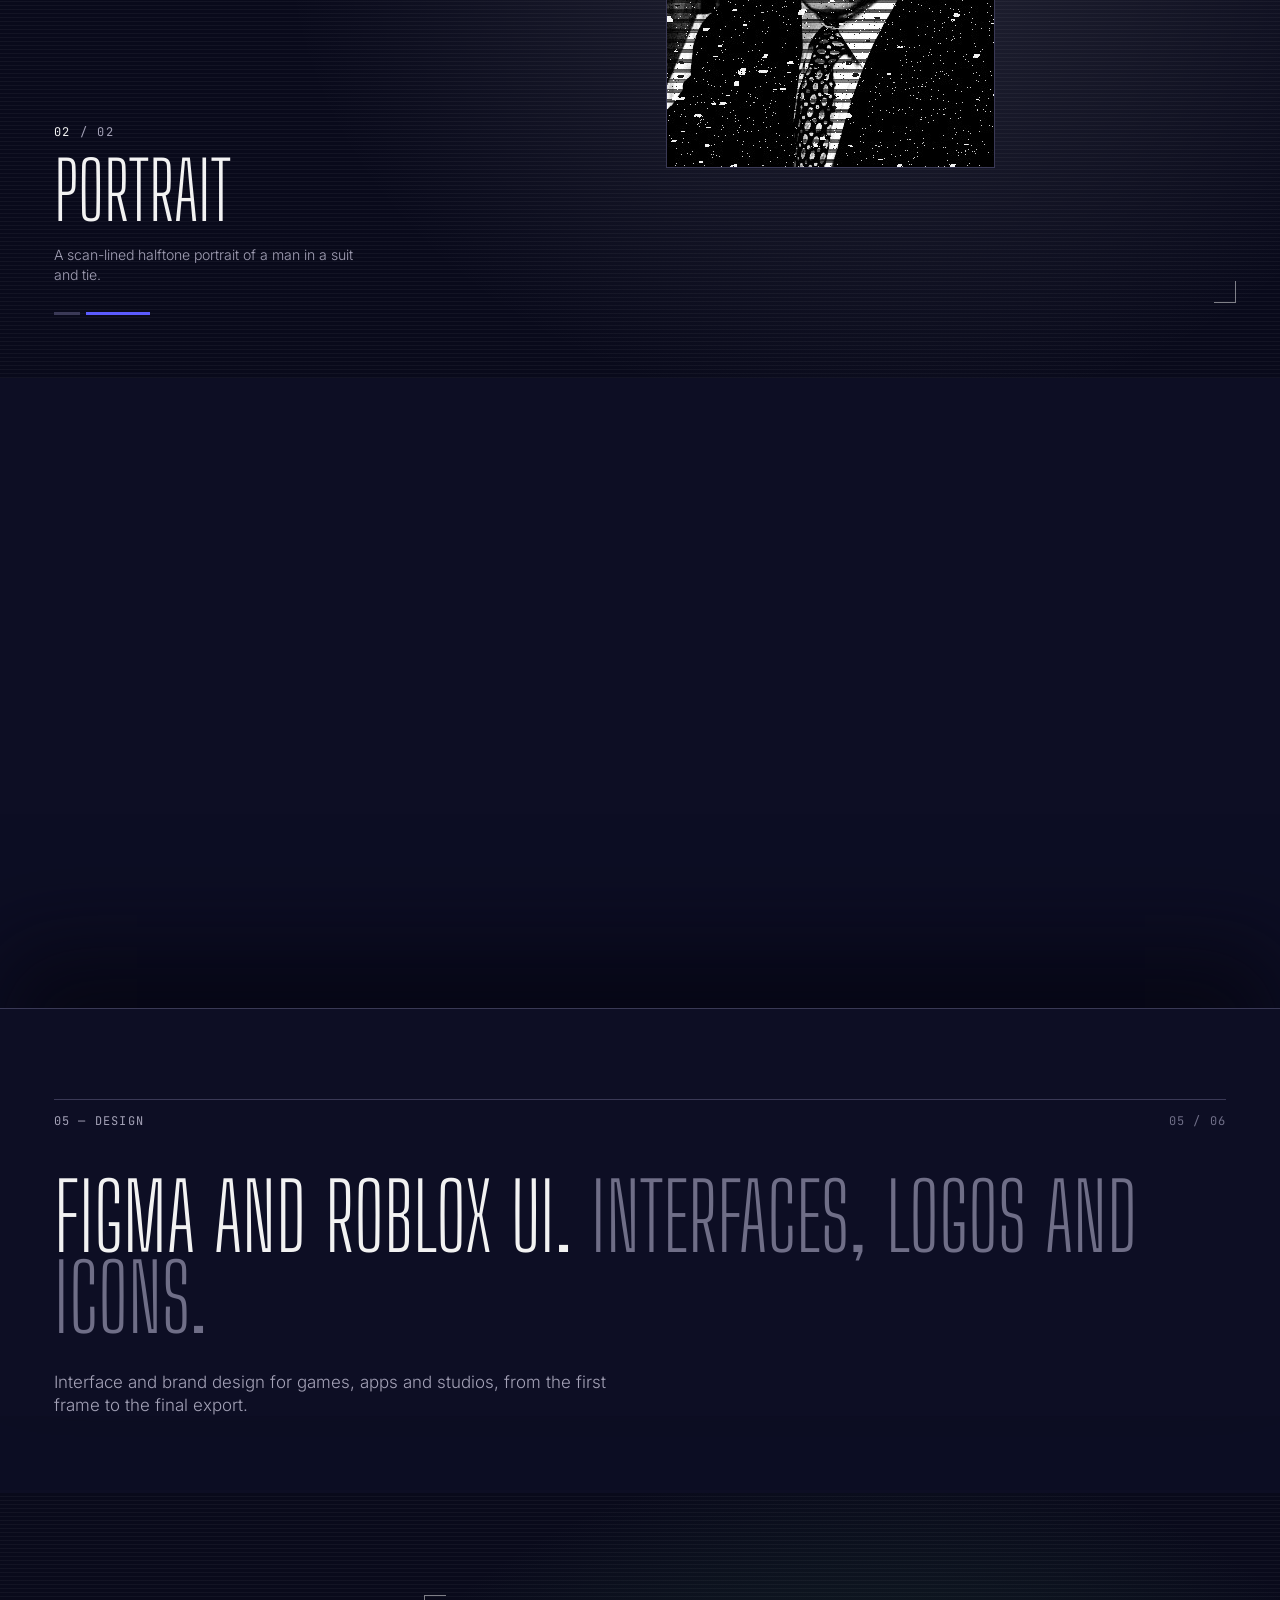
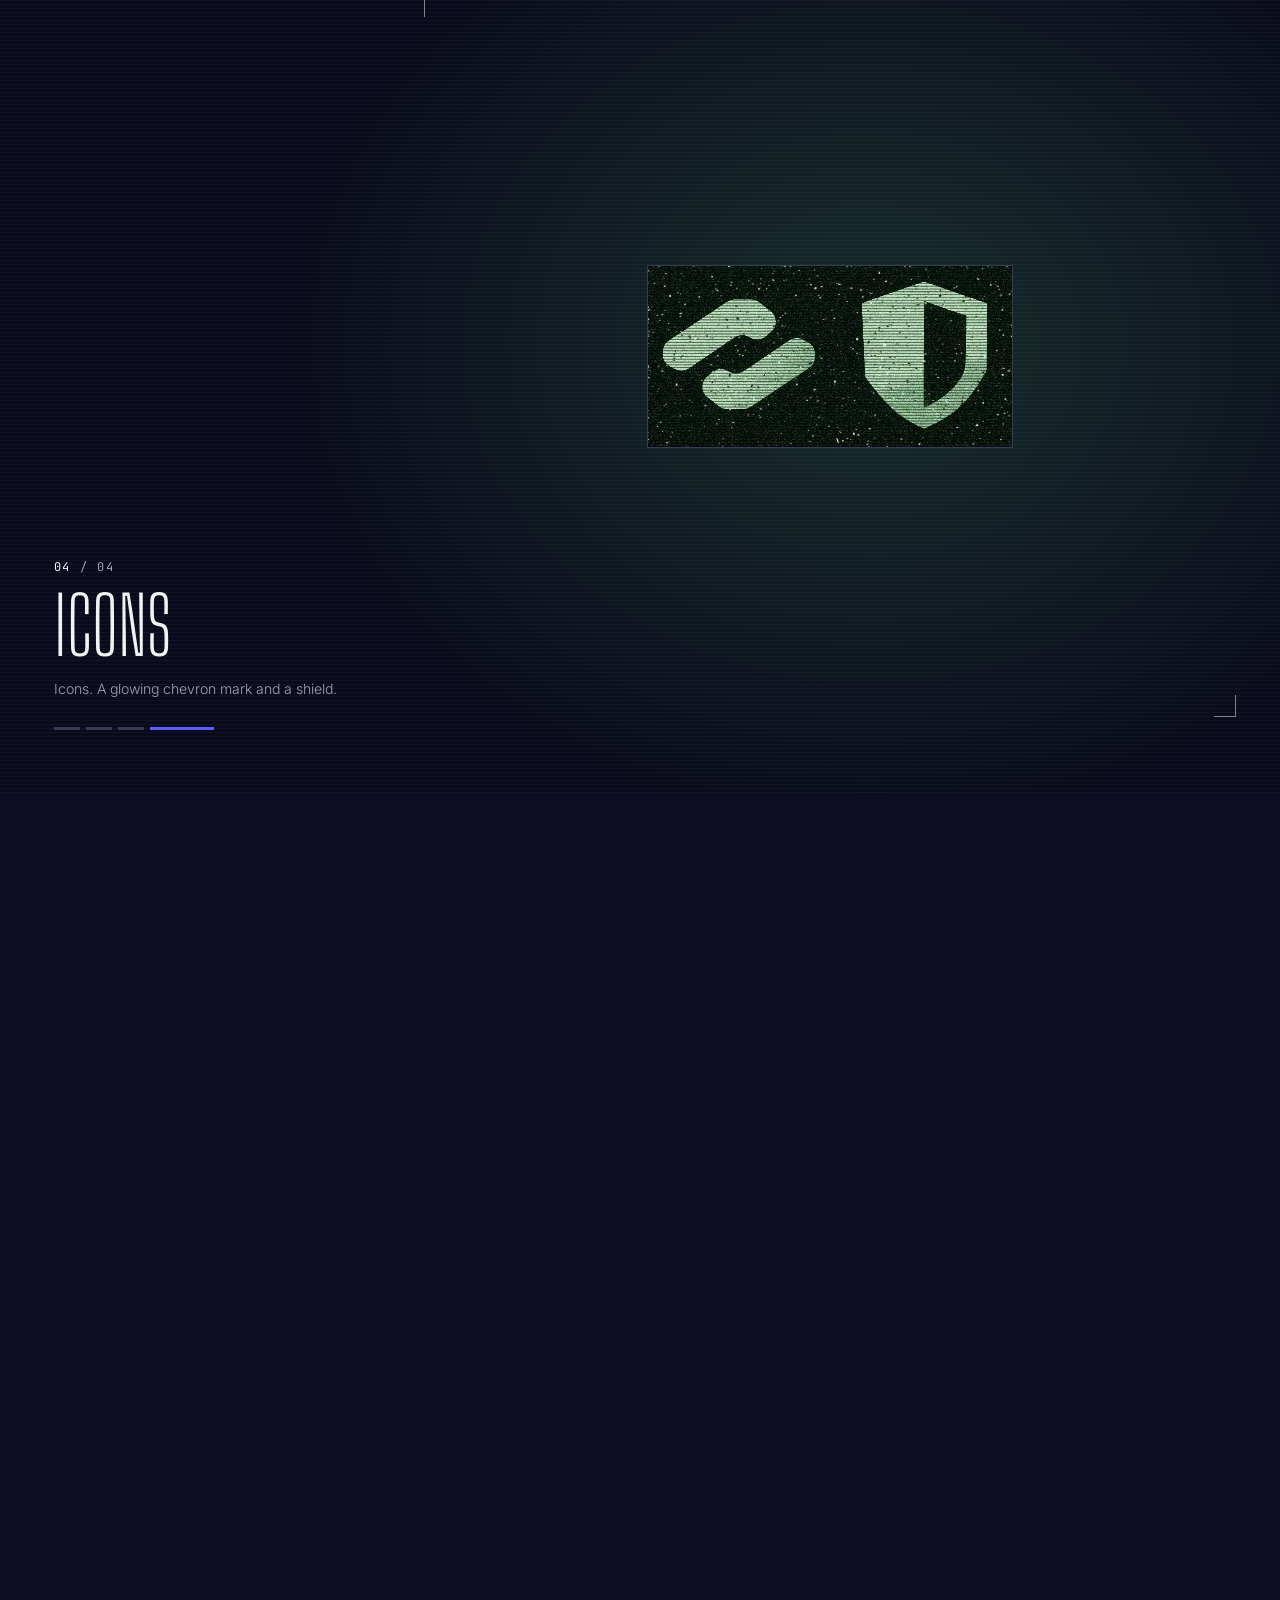
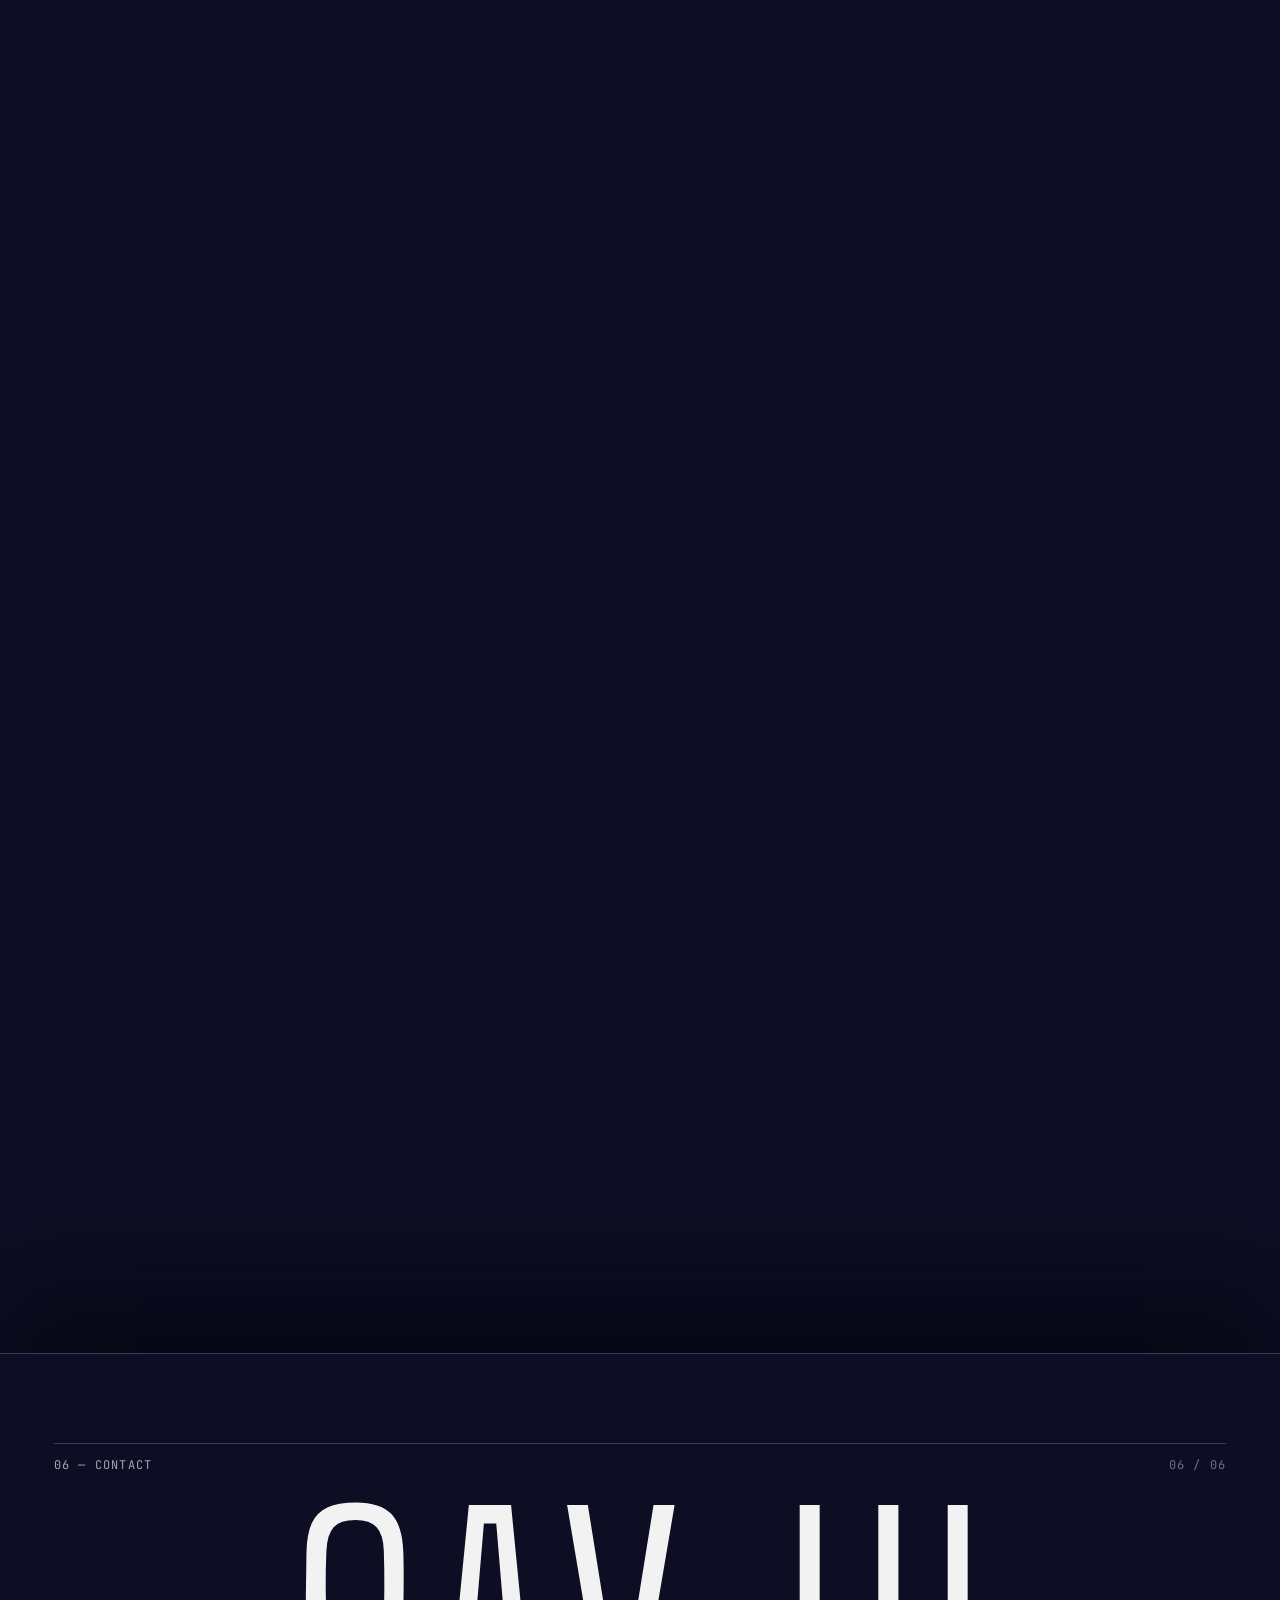
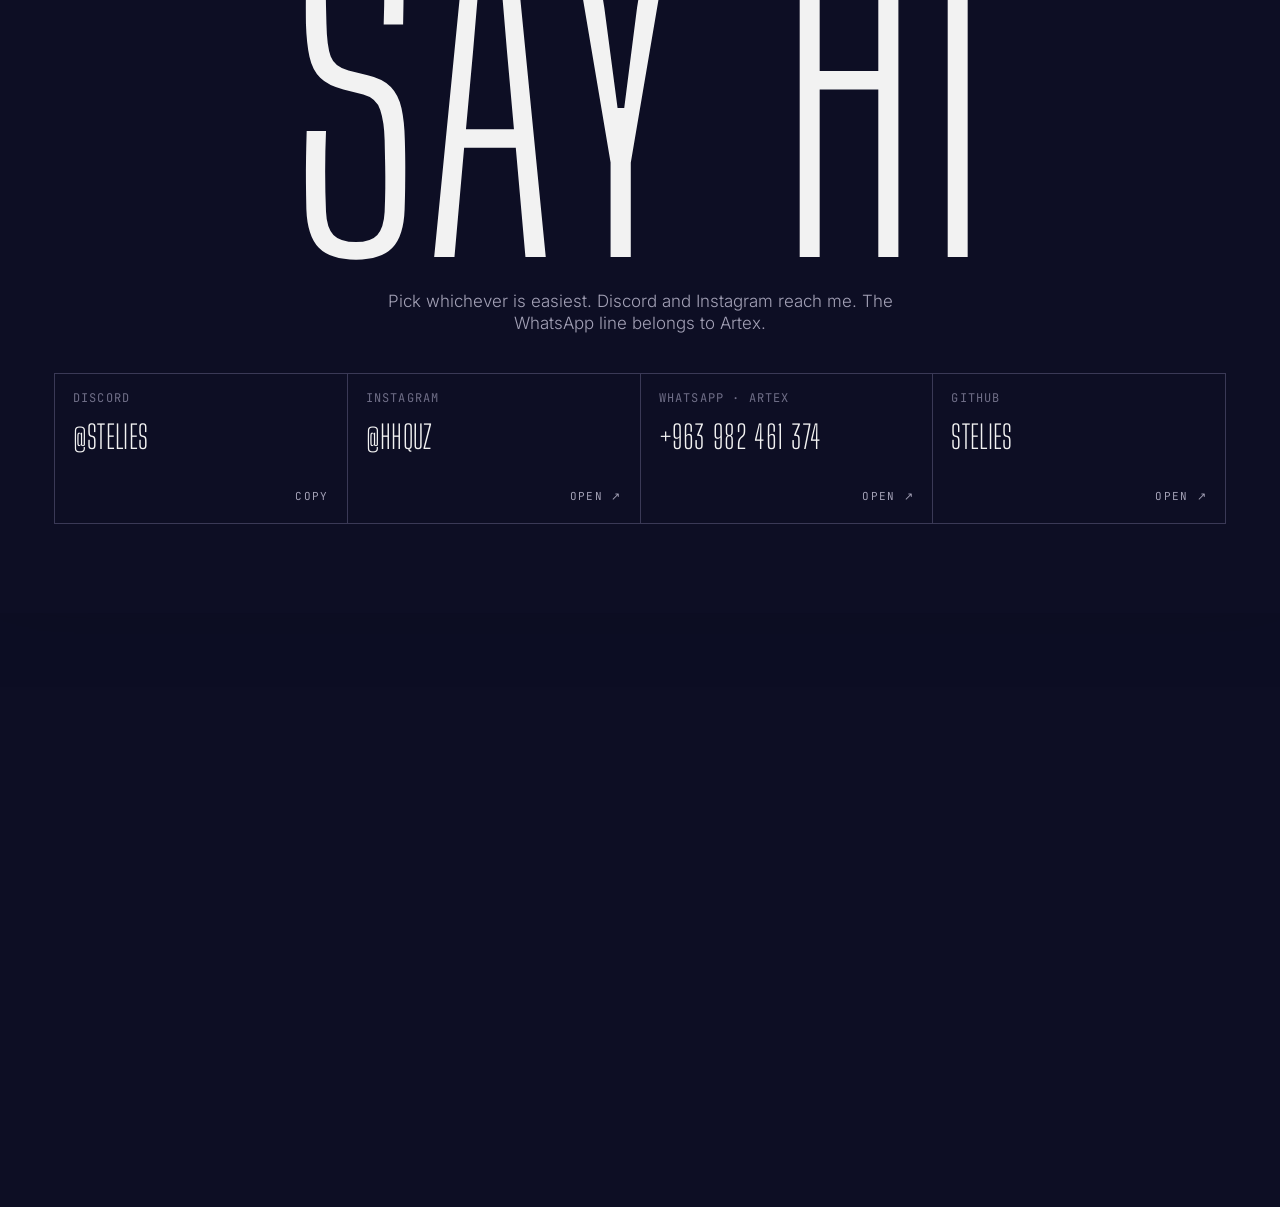
==== commit eae67edd: "Pinned scroll reels replace hover popup and side-by-side plates; add Design and IsraelGPT sections w" ====
--- a/index.html
+++ b/index.html
@@ -17,7 +17,7 @@
 
   <link rel="preload" href="assets/fonts/big-shoulders.woff2" as="font" type="font/woff2" crossorigin>
   <!-- When you change site.css or site.js, bump the ?v= number so browsers don't serve the old cached file. -->
-  <link rel="stylesheet" href="assets/site.css?v=4">
+  <link rel="stylesheet" href="assets/site.css?v=5">
   <script>document.documentElement.classList.add("js")</script>
 </head>
 <body>
@@ -77,7 +77,7 @@
 
       <!-- ═════════ about ═════════ -->
       <section class="sec wrap" id="about">
-        <div class="sec-head mono rv"><span>01 — About</span><span class="idx">01 / 04</span></div>
+        <div class="sec-head mono rv"><span>01 — About</span><span class="idx">01 / 06</span></div>
 
         <h2 class="display statement" data-words>Web projects. Roblox games. Discord bots. Figma and Roblox UI design. <s>Whatever needs building next.</s></h2>
 
@@ -90,35 +90,33 @@
       </section>
 
       <!-- ═════════ work ═════════
-           To add a project, copy one <a class="row"> block, change the href, text and data-peek image.
-           Put a screenshot in assets/img/ and point data-peek at it. -->
+           To add a project, copy one <a class="row"> block and change the href and text.
+           Pictures live in the .reel stages further down: add a <figure class="shot"> to one. -->
       <section class="sec wrap" id="work">
-        <div class="sec-head mono rv"><span>02 — Work</span><span class="idx">02 / 04</span></div>
+        <div class="sec-head mono rv"><span>02 — Work</span><span class="idx">02 / 06</span></div>
 
         <h2 class="display statement" style="margin-top:clamp(28px,3.6vw,64px)" data-words>Selected projects</h2>
 
         <div class="rows" id="rows">
-          <a class="row rv" href="https://fast-artex.vercel.app" target="_blank" rel="noopener" data-peek="assets/img/artex-3.webp|assets/img/artex-2.webp|assets/img/artex-1.webp" data-w="836,1131|1845,1051|711,1080">
+          <a class="row rv" href="https://fast-artex.vercel.app" target="_blank" rel="noopener">
             <span class="n mono">01</span>
             <h3 class="display">Artex</h3>
             <p>A creative, AI media and automation studio. Brand worlds for apparel, food, beauty and beverages, from one team.</p>
             <span class="tag">Studio ↗</span>
-            <img class="thumb" src="assets/img/artex-3.webp" width="836" height="1131" alt="Artex poster: a figure in a hooded coat under the headline Design you can wear" decoding="async">
           </a>
 
-          <a class="row rv" href="https://stelies.github.io/israelgpt/" data-peek="assets/img/israelgpt-1.png|assets/img/israelgpt-2.png" data-w="612,336|327,450">
+          <a class="row rv" href="https://stelies.github.io/israelgpt/">
             <span class="n mono">02</span>
             <h3 class="display">IsraelGPT</h3>
             <p>A Discord bot with a loud personality, and its coming-soon site.</p>
             <span class="tag">Discord ↗</span>
-            <img class="thumb" src="assets/img/israelgpt-1.png" width="612" height="336" alt="A flag with a star on a pole, rendered in coarse black and white noise" decoding="async">
           </a>
         </div>
       </section>
 
       <!-- ═════════ artex ═════════ -->
       <section class="sec wrap" id="artex">
-        <div class="sec-head mono rv"><span>03 — Artex</span><span class="idx">03 / 04</span></div>
+        <div class="sec-head mono rv"><span>03 — Artex</span><span class="idx">03 / 06</span></div>
 
         <h2 class="display statement" data-words>Creative, AI media and automation. <s>One studio, zero handoffs.</s></h2>
         <p class="lede left rv">Brand worlds for apparel, food, beauty, beverages, real estate and full identities. One studio for every surface a brand touches, mostly for clients in Syria and the wider region.</p>
@@ -128,22 +126,27 @@
           <div><dt class="mono">Growth</dt><dd>+804%<small>in 5 days</small></dd></div>
           <div><dt class="mono">Languages</dt><dd>EN · AR · DE<small>remote, worldwide</small></dd></div>
         </dl>
-
-        <div class="plates" aria-label="Artex artwork">
-          <figure class="plate clip rv" style="--r:.658">
-            <img src="assets/img/artex-1.webp" width="711" height="1080" alt="Artex Drinks poster: a blueberry lemonade splashing out of a cup, headline Reimagined" decoding="async">
-            <figcaption class="cap"><b>01</b> Drinks</figcaption>
-          </figure>
-          <figure class="plate clip rv" style="--r:1.755">
-            <img src="assets/img/artex-2.webp" width="1845" height="1051" alt="A scan-lined violet arch over a field of white specks" decoding="async">
-            <figcaption class="cap"><b>02</b> Signal</figcaption>
-          </figure>
-          <figure class="plate clip rv" style="--r:.739">
-            <img src="assets/img/artex-3.webp" width="836" height="1131" alt="Artex apparel poster: a figure in a hooded coat, headline Design you can wear" decoding="async">
-            <figcaption class="cap"><b>03</b> Wear</figcaption>
-          </figure>
-        </div>
-
+      </section>
+
+      <div class="reel" id="reel-artex" data-reel style="--n:3" role="group" aria-label="Artex images">
+        <div class="reel-stage">
+          <div class="reel-in">
+            <div class="reel-side">
+              <p class="reel-no mono"><b data-no>01</b> / 03</p>
+              <h3 class="display reel-title" data-title>Wear</h3>
+              <p class="reel-note" data-note>Apparel poster for the label. Design you can wear.</p>
+              <ol class="reel-ticks" aria-hidden="true"><li></li><li></li><li></li></ol>
+            </div>
+            <div class="reel-shots">
+              <figure class="shot on" data-title="Wear" data-note="Apparel poster for the label. Design you can wear." data-glow="rgba(150,90,175,.26)"><img src="assets/img/artex-3.webp" width="836" height="1131" alt="Artex apparel poster: a figure in a hooded coat, headline Design you can wear" decoding="async"></figure>
+              <figure class="shot" data-title="Drinks" data-note="Artex Drinks. A blueberry lemonade poster, Reimagined." data-glow="rgba(190,190,200,.14)"><img src="assets/img/artex-1.webp" width="711" height="1080" alt="Artex Drinks poster: a blueberry lemonade splashing out of a cup, headline Reimagined" decoding="async"></figure>
+              <figure class="shot" data-title="Signal" data-note="A violet scan-lined arch over a field of white specks." data-glow="rgba(150,90,175,.26)"><img src="assets/img/artex-2.webp" width="1845" height="1051" alt="A scan-lined violet arch over a field of white specks" decoding="async"></figure>
+            </div>
+          </div>
+        </div>
+      </div>
+
+      <section class="sec wrap" id="artex-more">
         <div class="svc rv">
           <div>
             <h3 class="display">Creative</h3>
@@ -194,9 +197,64 @@
         </div>
       </section>
 
+      <!-- ═════════ israelgpt ═════════ -->
+      <section class="sec wrap" id="israelgpt">
+        <div class="sec-head mono rv"><span>04 — IsraelGPT</span><span class="idx">04 / 06</span></div>
+
+        <h2 class="display statement" data-words>A Discord bot with an attitude. <s>Its coming-soon site has the same noise.</s></h2>
+        <p class="lede left rv">Sharp, loud and loyal, and being rebuilt right now. The coming-soon site is live.</p>
+        <div class="btns rv">
+          <a class="btn btn-blue" href="https://stelies.github.io/israelgpt/" target="_blank" rel="noopener">Visit the site ↗</a>
+        </div>
+      </section>
+
+      <div class="reel" id="reel-israelgpt" data-reel style="--n:2" role="group" aria-label="IsraelGPT images">
+        <div class="reel-stage">
+          <div class="reel-in">
+            <div class="reel-side">
+              <p class="reel-no mono"><b data-no>01</b> / 02</p>
+              <h3 class="display reel-title" data-title>Flag</h3>
+              <p class="reel-note" data-note>A flag on a pole, rendered in coarse black and white noise.</p>
+              <ol class="reel-ticks" aria-hidden="true"><li></li><li></li></ol>
+            </div>
+            <div class="reel-shots">
+              <figure class="shot on" data-title="Flag" data-note="A flag on a pole, rendered in coarse black and white noise." data-glow="rgba(190,190,200,.14)"><img src="assets/img/israelgpt-1.png" width="612" height="336" alt="A flag with a star on a pole, rendered in coarse black and white noise" decoding="async"></figure>
+              <figure class="shot" data-title="Portrait" data-note="A scan-lined halftone portrait of a man in a suit and tie." data-glow="rgba(190,190,200,.14)"><img src="assets/img/israelgpt-2.png" width="327" height="450" alt="Halftone, scan-lined portrait of a man in a suit and tie" decoding="async"></figure>
+            </div>
+          </div>
+        </div>
+      </div>
+
+      <!-- ═════════ design ═════════ -->
+      <section class="sec wrap" id="design">
+        <div class="sec-head mono rv"><span>05 — Design</span><span class="idx">05 / 06</span></div>
+
+        <h2 class="display statement" data-words>Figma and Roblox UI. <s>Interfaces, logos and icons.</s></h2>
+        <p class="lede left rv">Interface and brand design for games, apps and studios, from the first frame to the final export.</p>
+      </section>
+
+      <div class="reel" id="reel-design" data-reel style="--n:4" role="group" aria-label="Design images">
+        <div class="reel-stage">
+          <div class="reel-in">
+            <div class="reel-side">
+              <p class="reel-no mono"><b data-no>01</b> / 04</p>
+              <h3 class="display reel-title" data-title>Skyline Motors</h3>
+              <p class="reel-note" data-note>Roblox UI. A vehicle dealership with stat bars, price, purchase and browse controls.</p>
+              <ol class="reel-ticks" aria-hidden="true"><li></li><li></li><li></li><li></li></ol>
+            </div>
+            <div class="reel-shots">
+              <figure class="shot on" data-title="Skyline Motors" data-note="Roblox UI. A vehicle dealership with stat bars, price, purchase and browse controls." data-glow="rgba(70,160,90,.24)"><img src="assets/img/design-skyline.webp" width="1500" height="798" alt="Roblox UI for Skyline Motors, a car dealership screen showing a Mercedes-Benz C-Class with stat bars and a purchase button" decoding="async"></figure>
+              <figure class="shot" data-title="Views" data-note="Figma UI. An analytics screen with views, follower split and accounts reached." data-glow="rgba(150,90,175,.26)"><img src="assets/img/design-views.webp" width="1430" height="845" alt="Figma design of a phone analytics screen showing 12123 views and the follower and non-follower split" decoding="async"></figure>
+              <figure class="shot" data-title="BD" data-note="Logo. A brush-lettered BD mark." data-glow="rgba(190,190,200,.14)"><img src="assets/img/design-bd.webp" width="900" height="899" alt="A brush-lettered BD logo" decoding="async"></figure>
+              <figure class="shot" data-title="Icons" data-note="Icons. A glowing chevron mark and a shield." data-glow="rgba(70,160,90,.24)"><img src="assets/img/design-icons.webp" width="364" height="181" alt="Two glowing green icons: a chevron mark and a shield" decoding="async"></figure>
+            </div>
+          </div>
+        </div>
+      </div>
+
       <!-- ═════════ contact ═════════ -->
       <section class="sec wrap close" id="contact">
-        <div class="sec-head mono rv"><span>04 — Contact</span><span class="idx">04 / 04</span></div>
+        <div class="sec-head mono rv"><span>06 — Contact</span><span class="idx">06 / 06</span></div>
 
         <div class="fitbox"><h2 class="display fit" data-fit="0.6" data-letters>Say hi</h2></div>
         <p class="lede rv">Pick whichever is easiest. Discord and Instagram reach me. The WhatsApp line belongs to Artex.</p>
@@ -234,9 +292,6 @@
     </div>
   </footer>
 
-  <!-- floating project preview that follows the cursor over the work list -->
-  <div class="peek" id="peek" aria-hidden="true"></div>
-
   <!-- ═════════ command palette ═════════ -->
   <div class="pal" id="pal" role="dialog" aria-modal="true" aria-label="Command palette">
     <div class="pal-bg" id="palBg"></div>
@@ -254,6 +309,6 @@
     </div>
   </div>
 
-  <script src="assets/site.js?v=4" defer></script>
+  <script src="assets/site.js?v=5" defer></script>
 </body>
 </html>
--- a/assets/site.css
+++ b/assets/site.css
@@ -175,7 +175,6 @@
 .row h3 { font-size: clamp(48px, 6.6vw, 112px); transition: transform .35s cubic-bezier(.2, .7, .2, 1); }
 .row p { color: var(--dim); max-width: 32em; font-size: clamp(15px, 1.15vw, 18px); line-height: 1.45; }
 .tag { justify-self: end; padding: 6px 9px 5px; border: 1px solid var(--line-2); color: var(--dim); font: 400 11px / 1 var(--mono); letter-spacing: .12em; text-transform: uppercase; white-space: nowrap; }
-.thumb { display: none; }
 
 /* hover = the row floods blue; the title nudges right */
 .js .row.rv { transition: opacity .6s cubic-bezier(.2, .7, .2, 1), transform .6s cubic-bezier(.2, .7, .2, 1), background .12s linear, color .12s linear; }
@@ -185,23 +184,6 @@
 .row:hover .n { color: #c9c9ff; }
 .row:hover .tag { border-color: #fff; color: #fff; }
 .row:focus-visible { outline-offset: -2px; }
-
-.peek {
-  position: fixed; left: 0; top: 0; z-index: 60;
-  width: 300px;
-  background: var(--bg); border: 1px solid var(--line-2); overflow: hidden;
-  pointer-events: none; opacity: 0; clip-path: inset(0 0 100% 0);
-  transition: opacity .15s linear, clip-path .4s cubic-bezier(.7, 0, .1, 1);
-  will-change: transform;
-}
-.peek.show { opacity: 1; clip-path: inset(0 0 0 0); }
-.peek img { display: block; width: 100%; height: auto; transition: opacity .14s linear; }
-.peek img.swap { opacity: 0; }
-.peek .cap { position: absolute; left: 0; bottom: 0; }
-
-/* plates: a small label sits on each image, like the IsraelGPT site */
-.cap { padding: 7px 10px 6px; background: var(--bg); color: var(--dim); font: 400 11px / 1 var(--mono); letter-spacing: .12em; text-transform: uppercase; }
-.cap b { color: var(--text); font-weight: 400; margin-right: .6em; }
 
 /* ———————————————— contact ———————————————— */
 .close { text-align: center; padding-bottom: clamp(56px, 7vw, 120px); }
@@ -268,8 +250,6 @@
   .row .tag { grid-column: 3; grid-row: 1; }
   .row h3 { grid-column: 2 / 4; grid-row: 2; }
   .row p { grid-column: 2 / 4; grid-row: 3; }
-  .row .thumb { display: block; grid-column: 1 / 4; grid-row: 4; width: 100%; height: auto; max-height: 60vh; object-fit: cover; object-position: top; margin-top: 12px; background: var(--bg); border: 1px solid var(--line-2); }
-  .peek { display: none; }
   .spec { grid-template-columns: 1fr; }
 }
 @media (max-width: 640px) {
@@ -285,7 +265,6 @@
   .foot .fr { text-align: center; }
   :root { --fh: clamp(480px, 74vh, 620px); }
 }
-@media (hover: none) { .peek { display: none; } }
 
 @media (prefers-reduced-motion: reduce) {
   .js .in { animation: none; }
@@ -300,10 +279,6 @@
 /* ———————————————— artex section ———————————————— */
 .lede.left { margin-inline: 0; margin-top: clamp(24px, 2.6vw, 44px); color: var(--dim); }
 
-.plates { display: flex; align-items: flex-start; gap: var(--gap); margin-top: clamp(40px, 5vw, 88px); }
-.plate { position: relative; flex: var(--r) 1 0; min-width: 0; margin: 0; background: var(--panel); border: 1px solid var(--line-2); }
-.plate img { display: block; width: 100%; height: auto; }
-.plate .cap { position: absolute; left: 0; bottom: 0; }
 
 .svc { display: grid; grid-template-columns: repeat(3, 1fr); margin-top: clamp(56px, 6vw, 104px); border-top: 1px solid var(--line-2); }
 .svc > div { padding: clamp(20px, 2vw, 32px) clamp(16px, 2vw, 32px) clamp(24px, 2.4vw, 40px) 0; }
@@ -348,10 +323,6 @@
   .svc { grid-template-columns: 1fr; }
   .svc > div, .svc > div + div { padding: 20px 0 24px; border-left: 0; border-top: 1px solid var(--line); }
   .svc > div:first-child { border-top: 0; }
-  /* one plate in view at a time on a phone, swipe for the rest */
-  .plates { overflow-x: auto; scroll-snap-type: x mandatory; align-items: stretch; gap: 12px; margin-inline: calc(var(--pad) * -1); padding-inline: var(--pad); scrollbar-width: none; }
-  .plates::-webkit-scrollbar { display: none; }
-  .plate { flex: 0 0 78%; scroll-snap-align: center; align-self: flex-start; }
 }
 @media (max-width: 520px) {
   .chan { grid-template-columns: 1fr; }
@@ -362,3 +333,72 @@
 .spec-4 dd small { display: block; margin: 8px 0 0; }
 @media (max-width: 1100px) { .spec-4 { grid-template-columns: repeat(2, 1fr); } }
 @media (max-width: 900px) { .spec-4 { grid-template-columns: 1fr; } }
+
+/* ———————————————— reels: a pinned stage that changes picture as you scroll, then gets covered by the next section ———————————————— */
+@property --b { syntax: "<length>"; inherits: false; initial-value: 0px; }
+@property --glow { syntax: "<color>"; inherits: true; initial-value: rgba(0, 0, 0, 0); }
+
+.reel { position: relative; height: calc(var(--n) * 85vh + 100vh); margin-top: clamp(56px, 6vw, 110px); }
+.reel-stage {
+  position: sticky; top: 0; height: 100vh; overflow: hidden;
+  background:
+    radial-gradient(64% 76% at 68% 50%, var(--glow), transparent 72%),
+    repeating-linear-gradient(0deg, rgba(255, 255, 255, .04) 0 1px, transparent 1px 4px),
+    #090a1b;
+  transition: --glow .9s linear;
+}
+.reel-in {
+  height: 100%; max-width: var(--max); margin-inline: auto;
+  display: grid; grid-template-columns: minmax(250px, 27%) minmax(0, 1fr); gap: clamp(28px, 5vw, 96px); align-items: center;
+  padding: clamp(76px, 10vh, 120px) var(--pad) clamp(44px, 7vh, 88px);
+}
+.reel-side { align-self: end; }
+.reel-no { color: var(--dim); letter-spacing: .14em; }
+.reel-no b { font-weight: 400; color: var(--text); }
+.reel-title { margin-top: 14px; font-size: clamp(48px, 6.2vw, 112px); line-height: .9; transition: opacity .2s linear; }
+.reel-note { margin-top: 18px; max-width: 24em; color: var(--dim); font-size: clamp(14px, 1.1vw, 17px); line-height: 1.45; transition: opacity .2s linear; }
+.reel-side.swap .reel-title, .reel-side.swap .reel-note { opacity: 0; }
+.reel-ticks { display: flex; gap: 6px; margin-top: clamp(22px, 3vh, 40px); }
+.reel-ticks li { width: 26px; height: 3px; background: var(--line-2); transition: width .35s cubic-bezier(.2, .7, .2, 1), background .2s linear; }
+.reel-ticks li.on { width: 64px; background: var(--blue-hi); }
+
+.reel-shots { position: relative; height: min(78vh, 780px); }
+@media (max-width: 900px) { .shot img { max-height: 48vh; } }
+.shot { position: absolute; inset: 0; margin: 0; display: flex; align-items: center; justify-content: center; pointer-events: none; }
+.shot img {
+  --b: 0px;
+  max-width: 100%; max-height: min(78vh, 780px); width: auto; height: auto;
+  border: 1px solid var(--line-2); background: var(--bg);
+  -webkit-mask-image: repeating-linear-gradient(180deg, #000 0, #000 var(--b), transparent var(--b), transparent 8px);
+          mask-image: repeating-linear-gradient(180deg, #000 0, #000 var(--b), transparent var(--b), transparent 8px);
+  transition: --b .85s cubic-bezier(.3, .7, .2, 1);
+}
+.shot.on { z-index: 2; }
+.shot.on img { --b: 8px; }
+/* corner marks on the frame */
+.reel-shots::before, .reel-shots::after { content: ""; position: absolute; width: 22px; height: 22px; z-index: 3; pointer-events: none; border: 0 solid var(--text); opacity: .5; }
+.reel-shots::before { left: -10px; top: -10px; border-width: 1px 0 0 1px; }
+.reel-shots::after { right: -10px; bottom: -10px; border-width: 0 1px 1px 0; }
+
+/* whatever follows a reel slides up over it */
+.reel + .sec {
+  position: relative; z-index: 3; margin-top: -100vh;
+  max-width: none; background: var(--bg);
+  padding-top: clamp(64px, 7vw, 120px);
+  padding-inline: max(var(--pad), calc((100vw - var(--max)) / 2 + var(--pad)));
+  border-top: 1px solid var(--line-2);
+  box-shadow: 0 -60px 90px rgba(5, 5, 16, .75);
+}
+
+@media (max-width: 900px) {
+  .reel { height: calc(var(--n) * 80vh + 100vh); }
+  .reel-in { grid-template-columns: 1fr; align-content: center; gap: 18px; padding-top: 84px; }
+  .reel-shots { order: -1; height: 48vh; }
+  .reel-side { align-self: start; }
+  .reel-title { font-size: clamp(40px, 12vw, 64px); margin-top: 8px; }
+  .reel-note { margin-top: 10px; }
+  .reel-ticks { margin-top: 16px; }
+}
+@media (prefers-reduced-motion: reduce) {
+  .shot img, .reel-stage, .reel-title, .reel-note, .reel-ticks li { transition: none; }
+}
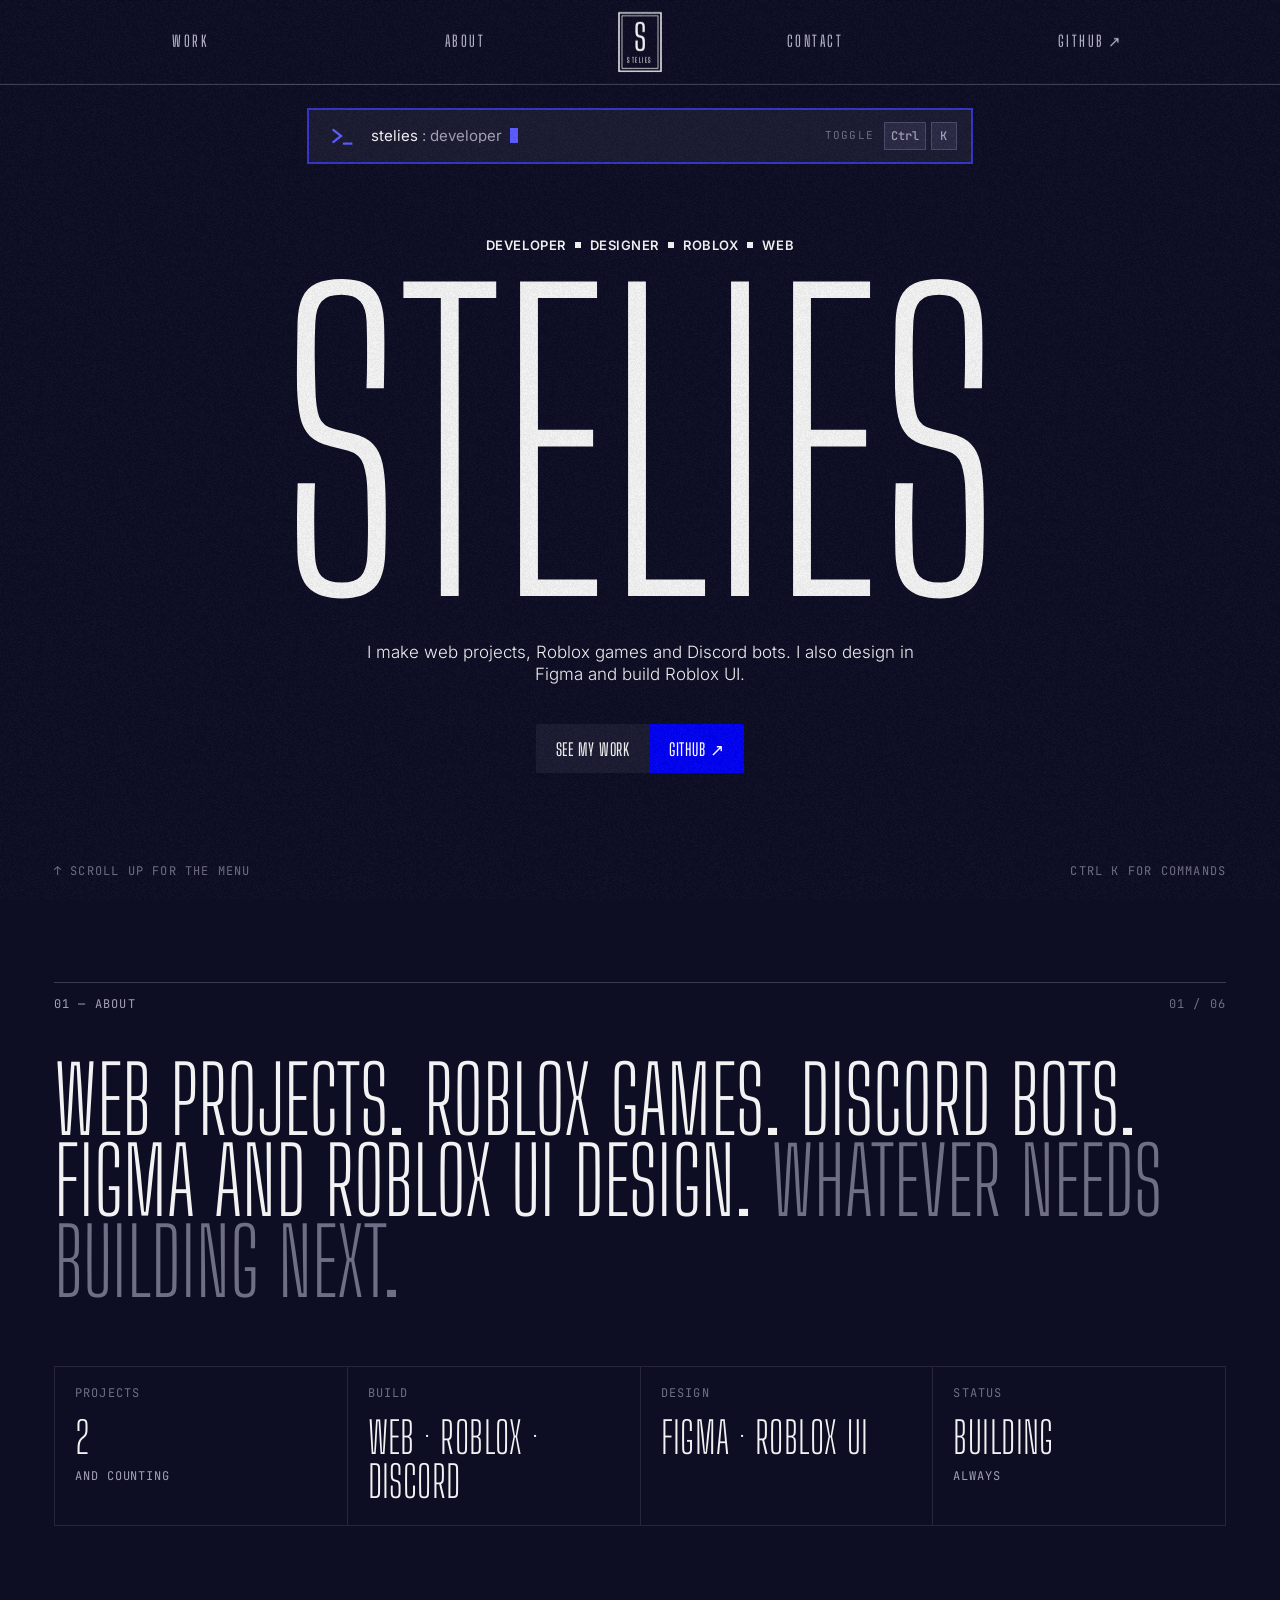
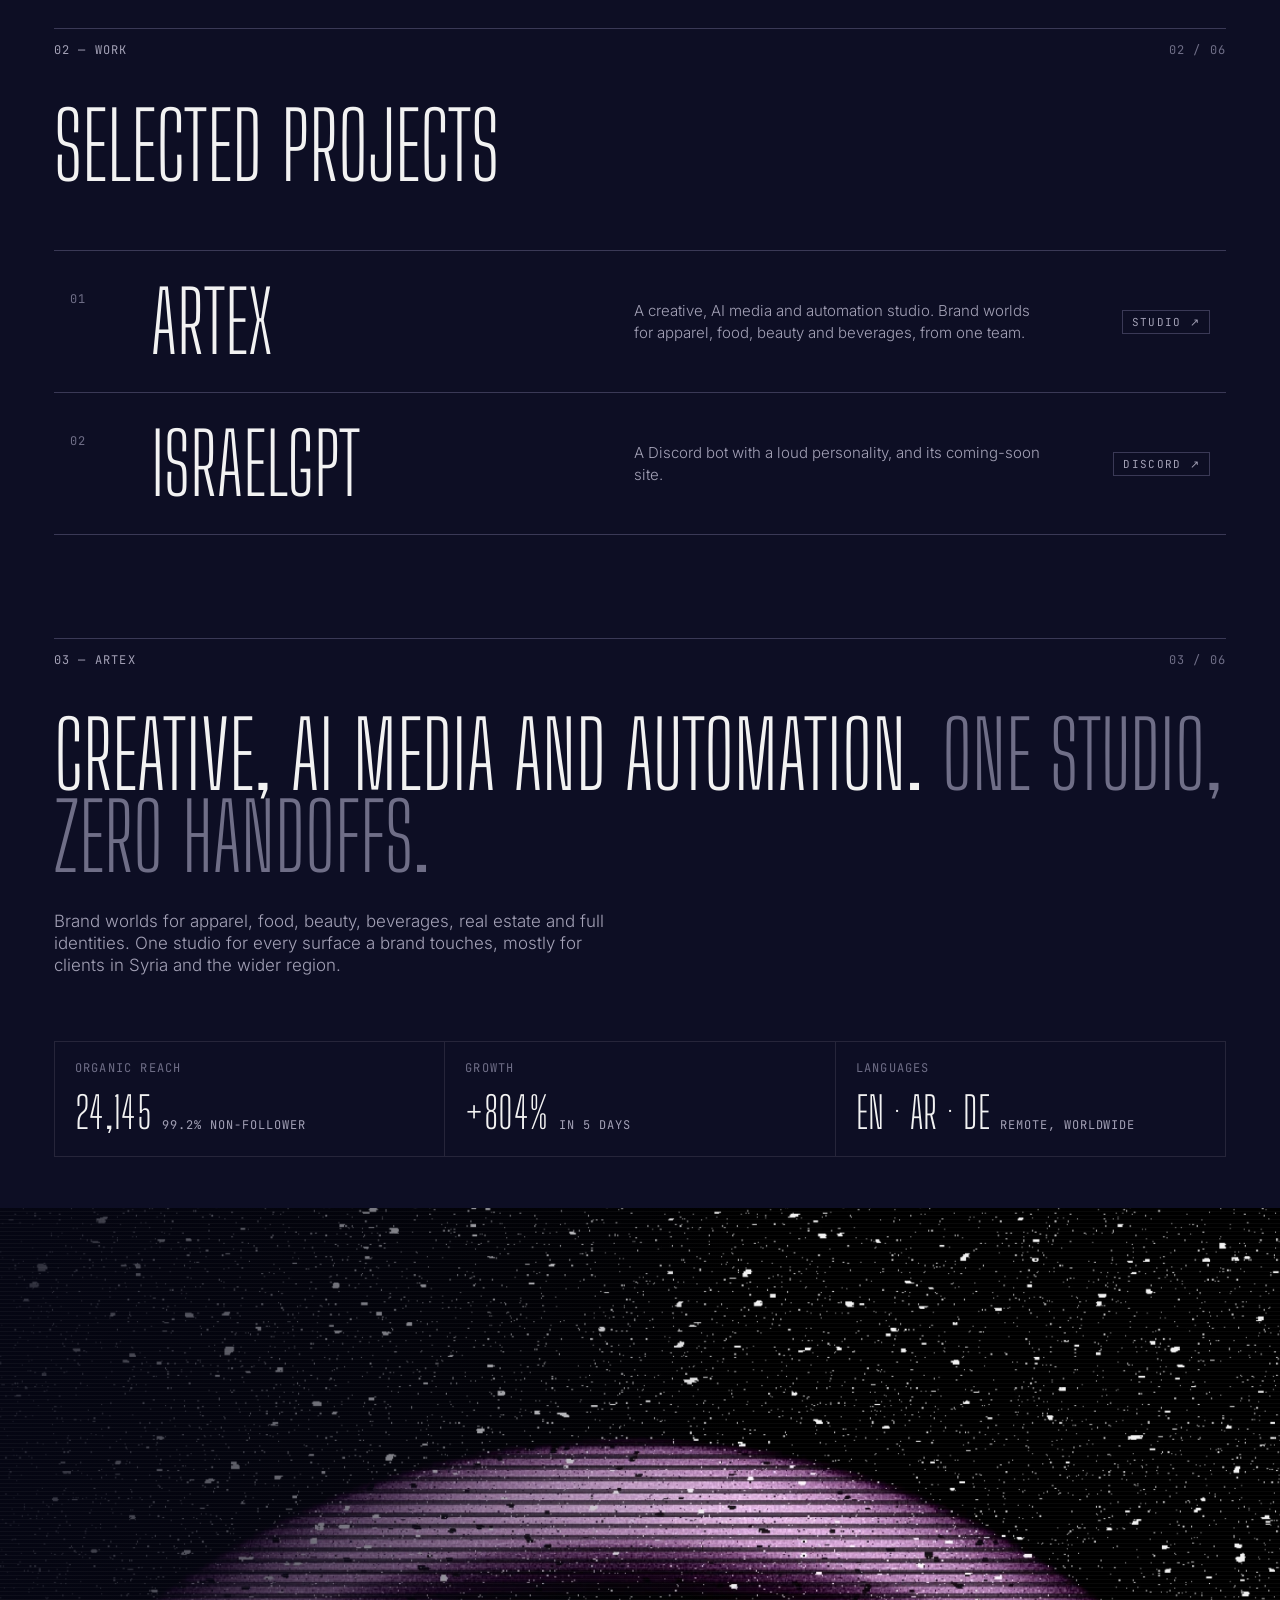
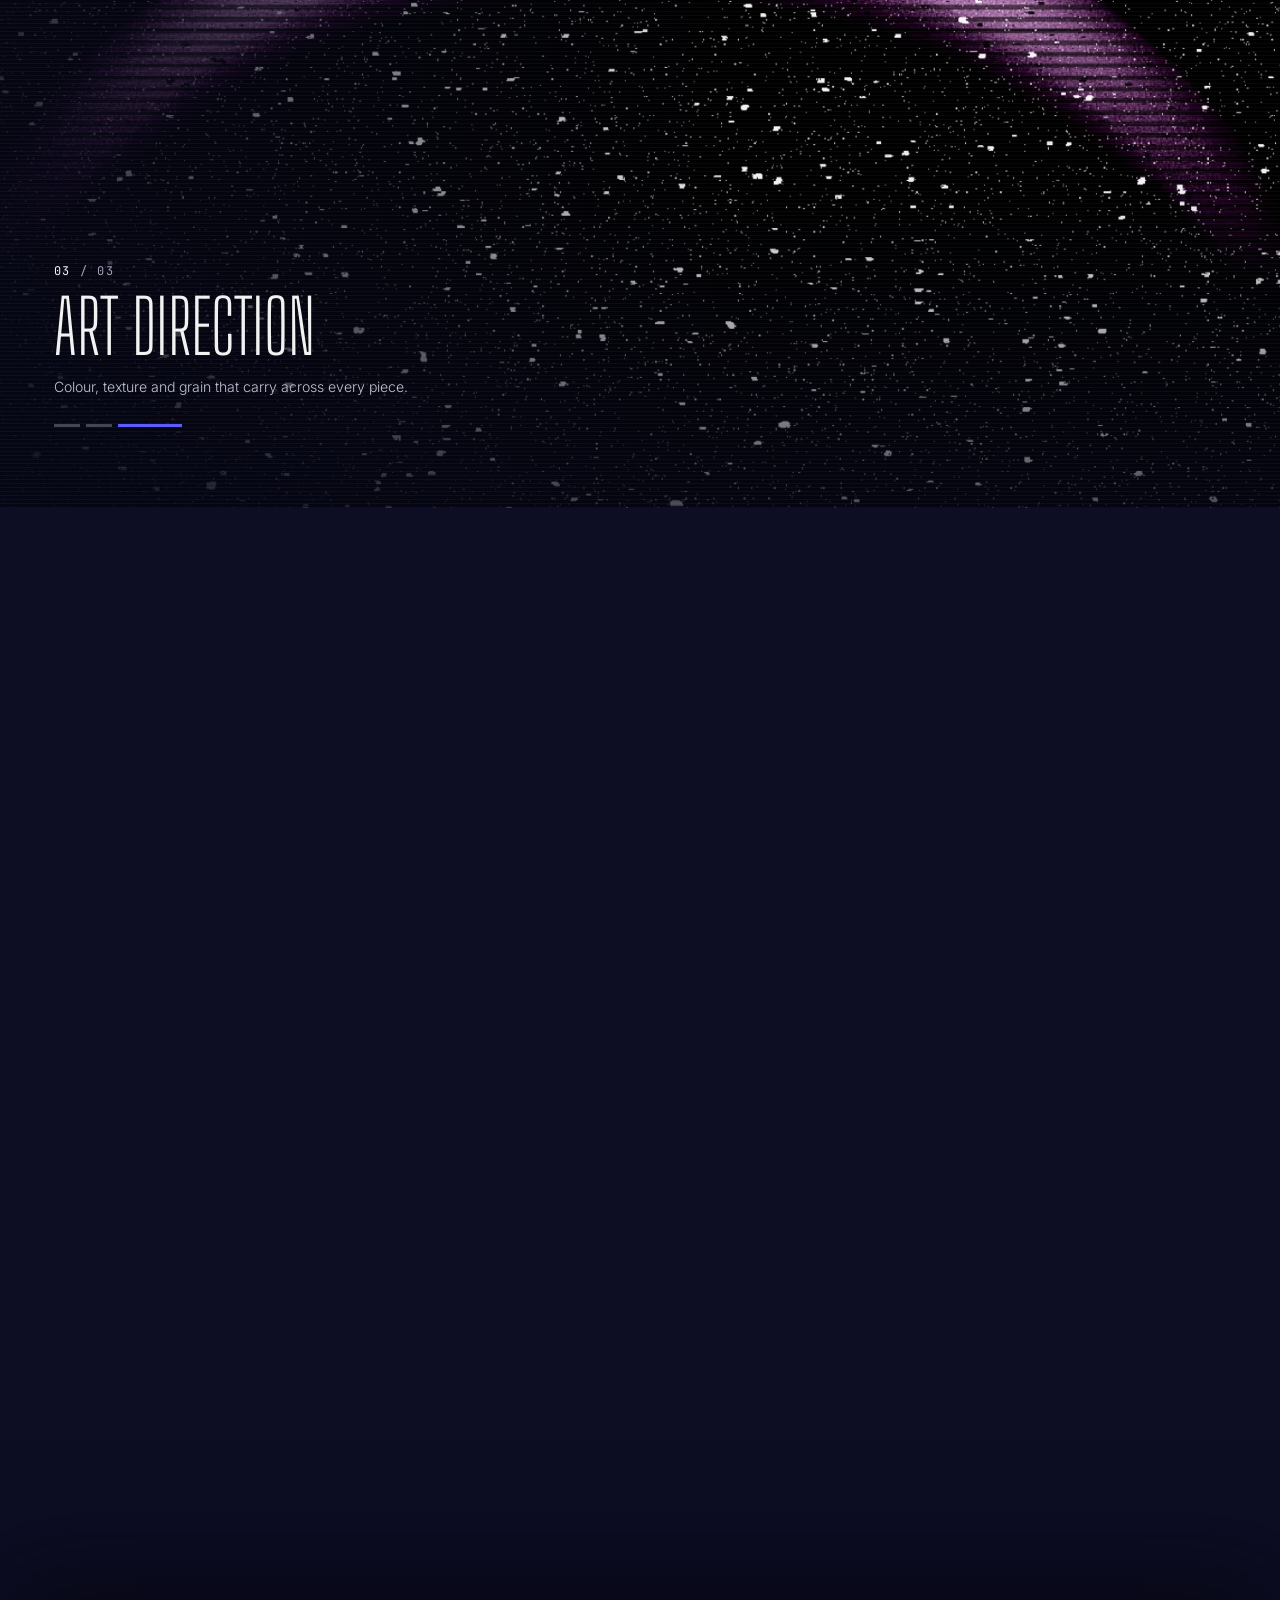
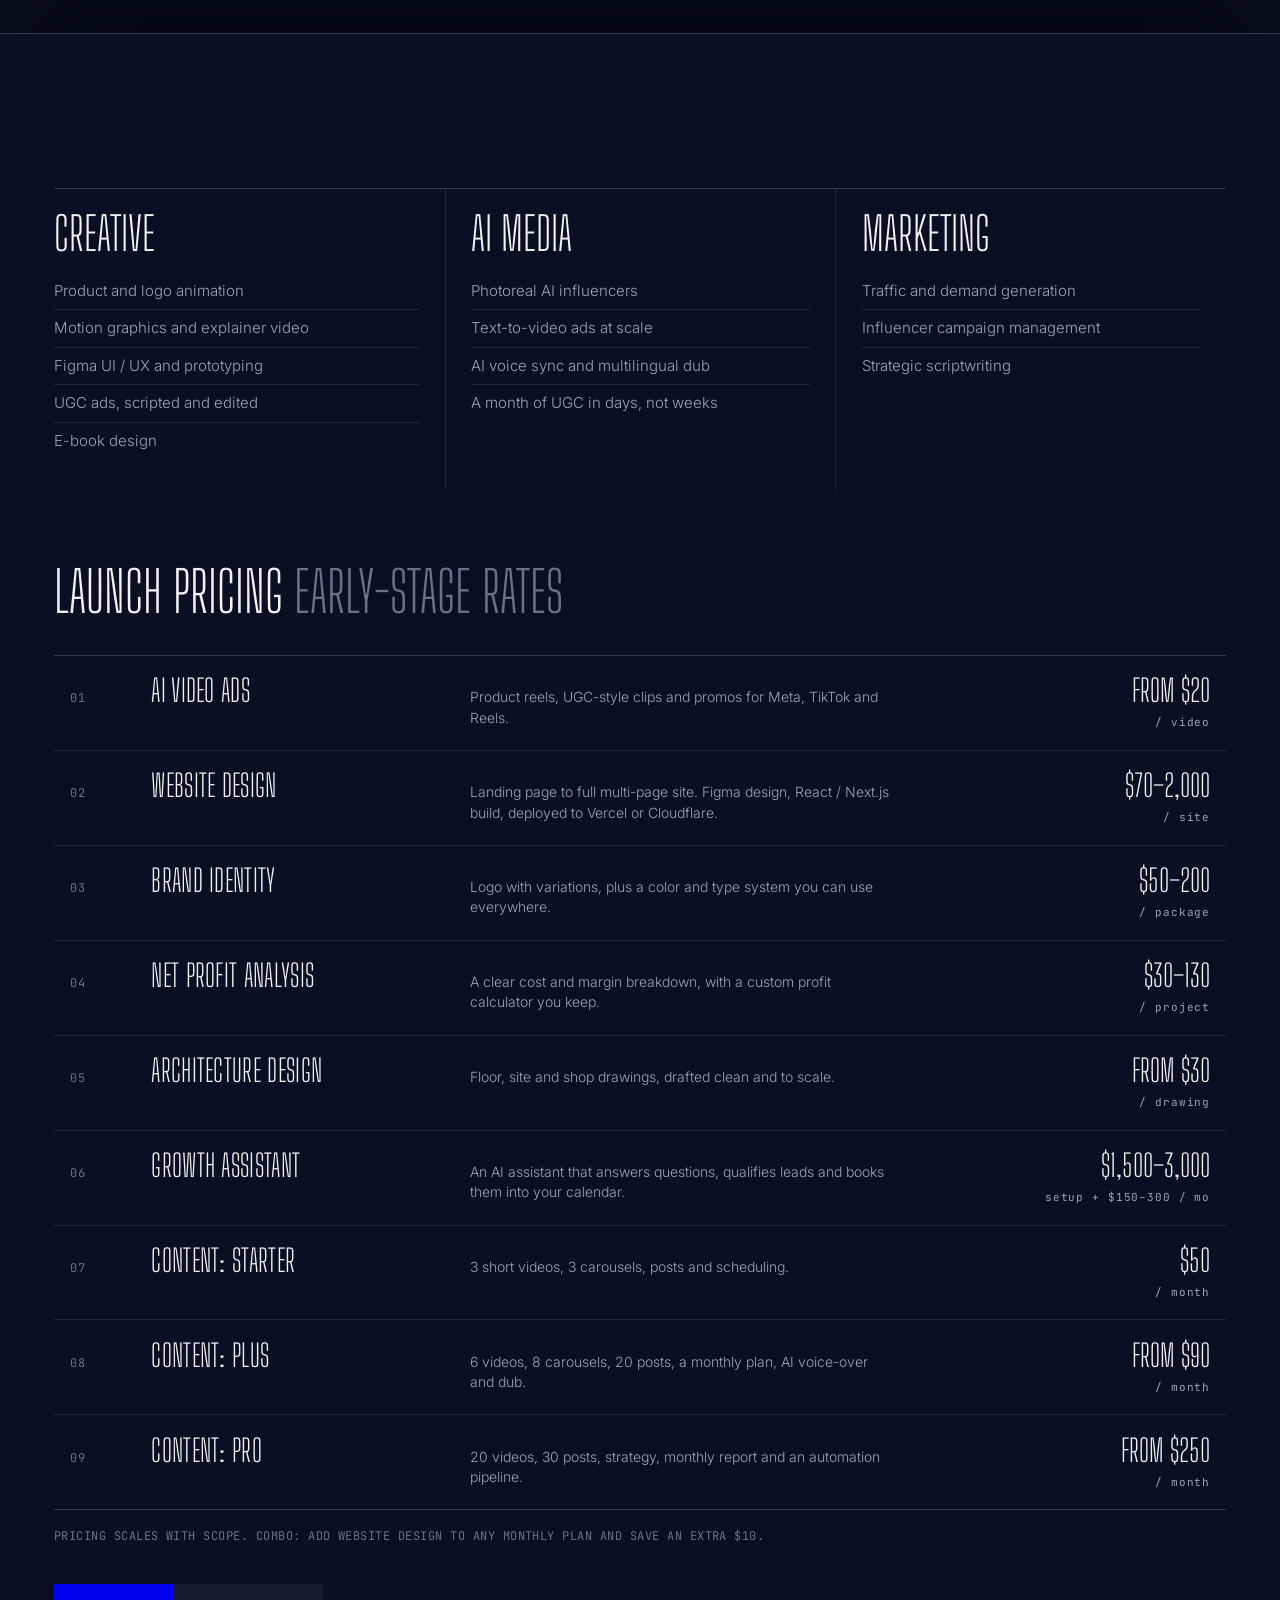
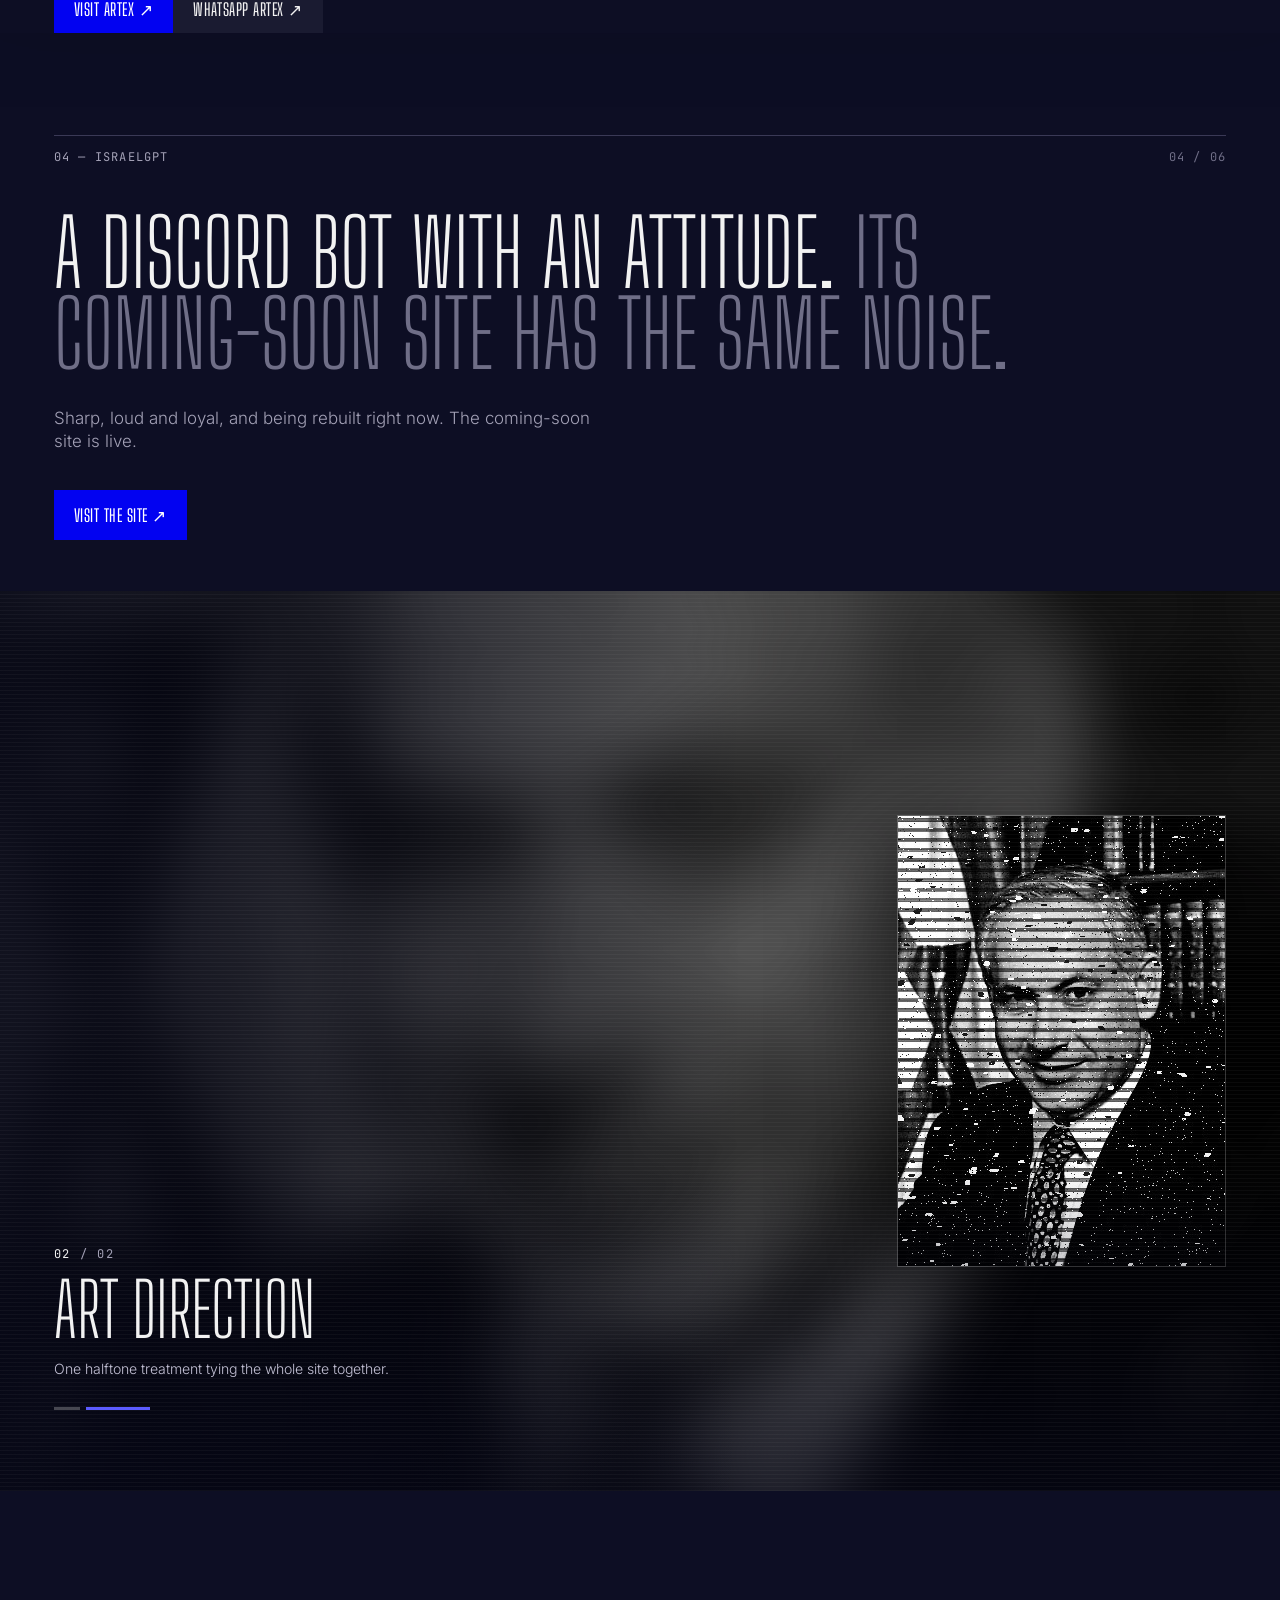
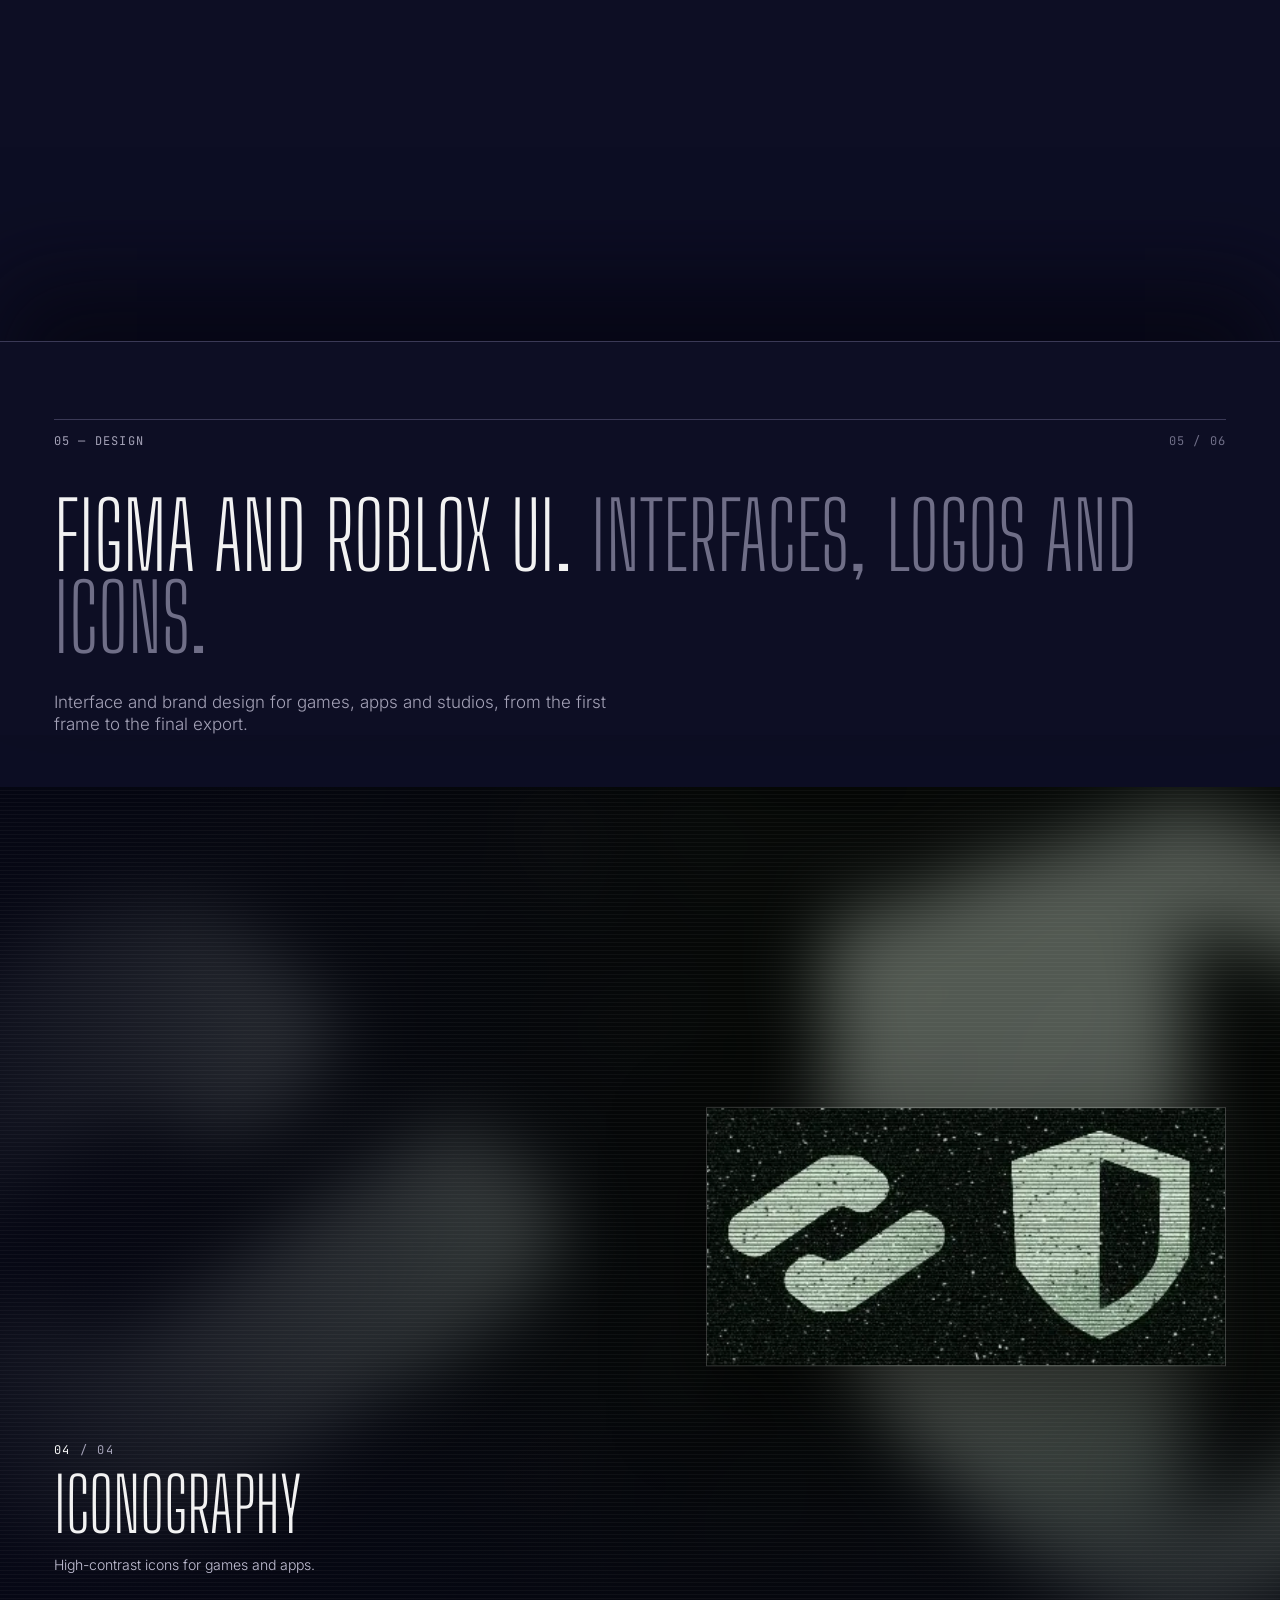
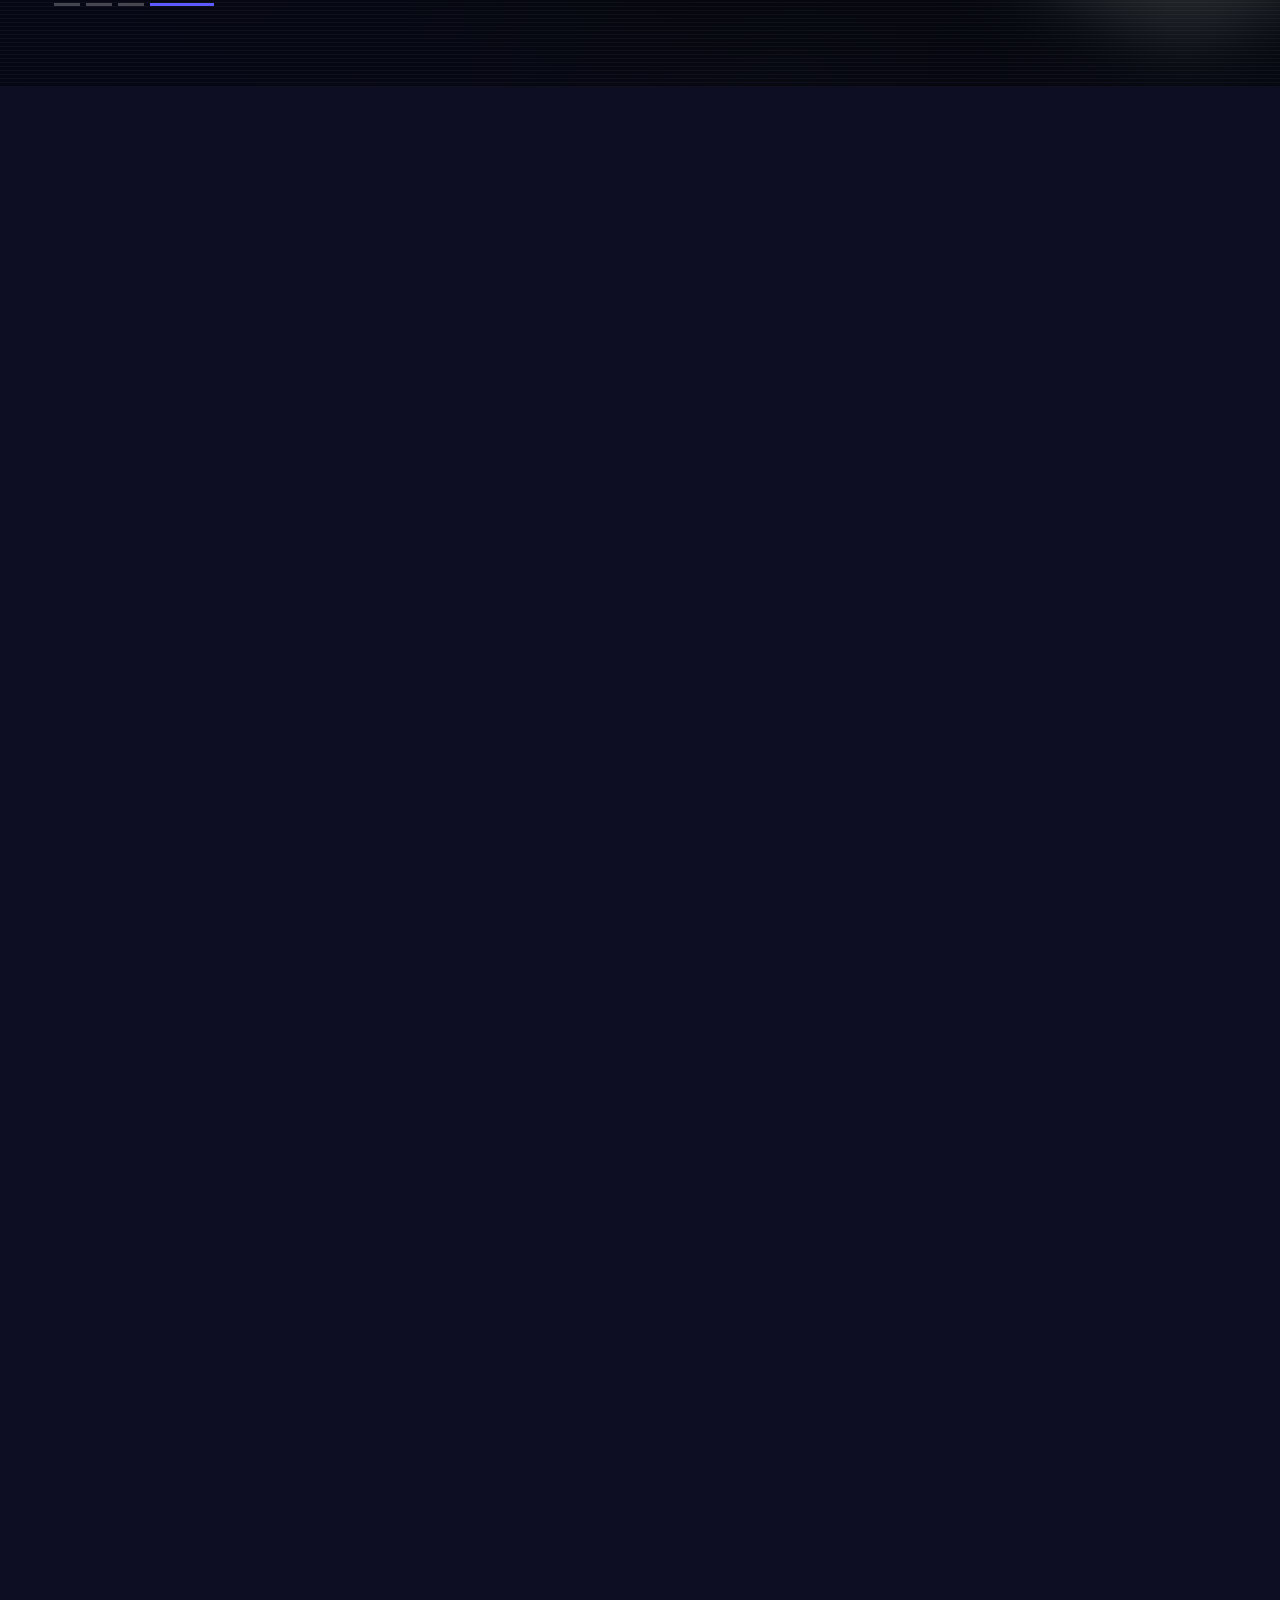
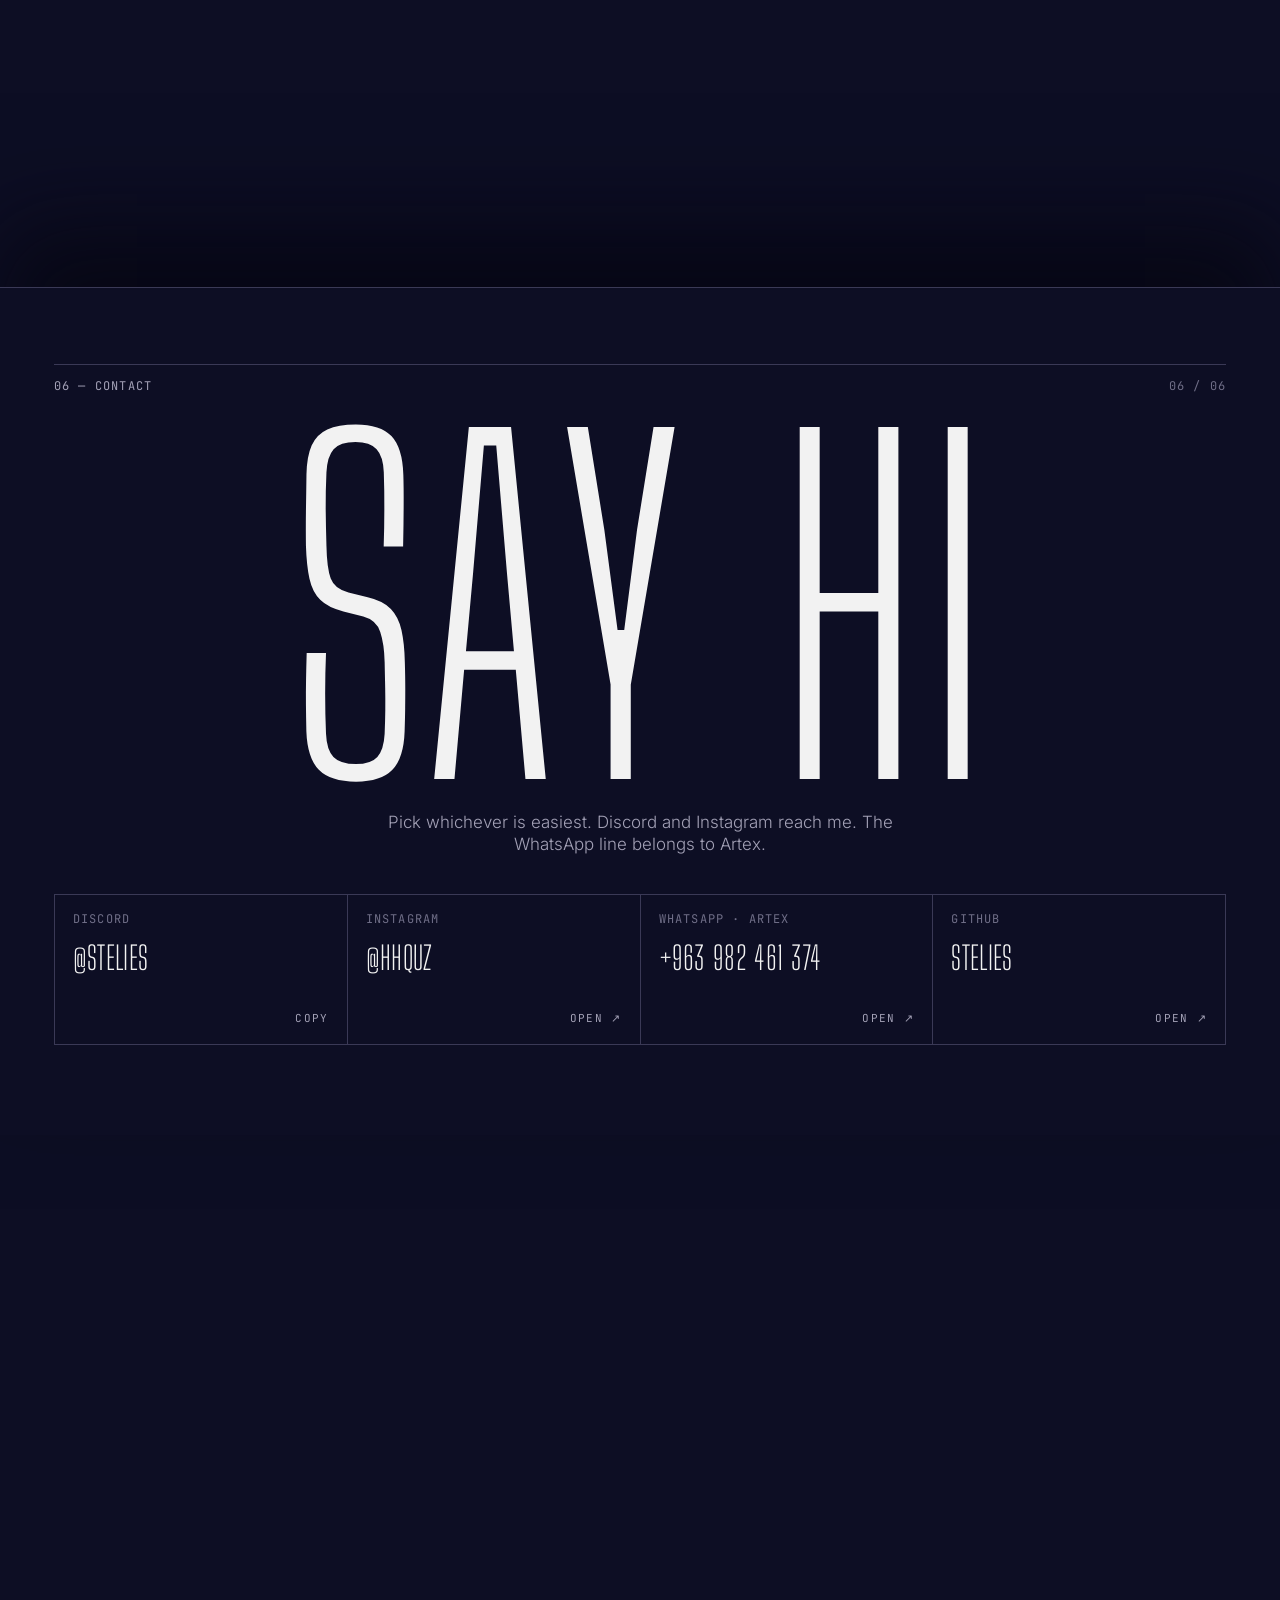
==== commit 9bc47195: "Reels: skill-based titles, full-bleed stages with blurred backdrops, softer Roblox UI tint Co-Author" ====
--- a/index.html
+++ b/index.html
@@ -17,7 +17,7 @@
 
   <link rel="preload" href="assets/fonts/big-shoulders.woff2" as="font" type="font/woff2" crossorigin>
   <!-- When you change site.css or site.js, bump the ?v= number so browsers don't serve the old cached file. -->
-  <link rel="stylesheet" href="assets/site.css?v=5">
+  <link rel="stylesheet" href="assets/site.css?v=6">
   <script>document.documentElement.classList.add("js")</script>
 </head>
 <body>
@@ -130,18 +130,16 @@
 
       <div class="reel" id="reel-artex" data-reel style="--n:3" role="group" aria-label="Artex images">
         <div class="reel-stage">
-          <div class="reel-in">
-            <div class="reel-side">
-              <p class="reel-no mono"><b data-no>01</b> / 03</p>
-              <h3 class="display reel-title" data-title>Wear</h3>
-              <p class="reel-note" data-note>Apparel poster for the label. Design you can wear.</p>
-              <ol class="reel-ticks" aria-hidden="true"><li></li><li></li><li></li></ol>
-            </div>
-            <div class="reel-shots">
-              <figure class="shot on" data-title="Wear" data-note="Apparel poster for the label. Design you can wear." data-glow="rgba(150,90,175,.26)"><img src="assets/img/artex-3.webp" width="836" height="1131" alt="Artex apparel poster: a figure in a hooded coat, headline Design you can wear" decoding="async"></figure>
-              <figure class="shot" data-title="Drinks" data-note="Artex Drinks. A blueberry lemonade poster, Reimagined." data-glow="rgba(190,190,200,.14)"><img src="assets/img/artex-1.webp" width="711" height="1080" alt="Artex Drinks poster: a blueberry lemonade splashing out of a cup, headline Reimagined" decoding="async"></figure>
-              <figure class="shot" data-title="Signal" data-note="A violet scan-lined arch over a field of white specks." data-glow="rgba(150,90,175,.26)"><img src="assets/img/artex-2.webp" width="1845" height="1051" alt="A scan-lined violet arch over a field of white specks" decoding="async"></figure>
-            </div>
+          <div class="reel-shots">
+            <figure class="shot on" data-fit="panel" data-title="Brand identity" data-note="One look across apparel, food and beverage labels."><img class="bg" src="assets/img/artex-3.webp" alt="" aria-hidden="true" decoding="async"><img class="main" src="assets/img/artex-3.webp" width="836" height="1131" alt="Artex apparel poster: a figure in a hooded coat, headline Design you can wear" decoding="async"></figure>
+            <figure class="shot" data-fit="panel" data-title="Poster design" data-note="Campaign posters built on a single visual system."><img class="bg" src="assets/img/artex-1.webp" alt="" aria-hidden="true" decoding="async"><img class="main" src="assets/img/artex-1.webp" width="711" height="1080" alt="Artex Drinks poster: a blueberry lemonade splashing out of a cup, headline Reimagined" decoding="async"></figure>
+            <figure class="shot" data-fit="cover" data-title="Art direction" data-note="Colour, texture and grain that carry across every piece."><img src="assets/img/artex-2.webp" width="1845" height="1051" alt="A scan-lined violet arch over a field of white specks" decoding="async"></figure>
+          </div>
+          <div class="reel-side">
+            <p class="reel-no mono"><b data-no>01</b> / 03</p>
+            <h3 class="display reel-title" data-title>Brand identity</h3>
+            <p class="reel-note" data-note>One look across apparel, food and beverage labels.</p>
+            <ol class="reel-ticks" aria-hidden="true"><li></li><li></li><li></li></ol>
           </div>
         </div>
       </div>
@@ -210,17 +208,15 @@
 
       <div class="reel" id="reel-israelgpt" data-reel style="--n:2" role="group" aria-label="IsraelGPT images">
         <div class="reel-stage">
-          <div class="reel-in">
-            <div class="reel-side">
-              <p class="reel-no mono"><b data-no>01</b> / 02</p>
-              <h3 class="display reel-title" data-title>Flag</h3>
-              <p class="reel-note" data-note>A flag on a pole, rendered in coarse black and white noise.</p>
-              <ol class="reel-ticks" aria-hidden="true"><li></li><li></li></ol>
-            </div>
-            <div class="reel-shots">
-              <figure class="shot on" data-title="Flag" data-note="A flag on a pole, rendered in coarse black and white noise." data-glow="rgba(190,190,200,.14)"><img src="assets/img/israelgpt-1.png" width="612" height="336" alt="A flag with a star on a pole, rendered in coarse black and white noise" decoding="async"></figure>
-              <figure class="shot" data-title="Portrait" data-note="A scan-lined halftone portrait of a man in a suit and tie." data-glow="rgba(190,190,200,.14)"><img src="assets/img/israelgpt-2.png" width="327" height="450" alt="Halftone, scan-lined portrait of a man in a suit and tie" decoding="async"></figure>
-            </div>
+          <div class="reel-shots">
+            <figure class="shot on" data-fit="cover" data-title="Visual identity" data-note="A noisy, scan-lined look for a loud Discord bot." style="--pos:22% 50%"><img src="assets/img/israelgpt-1.png" width="612" height="336" alt="A flag with a star on a pole, rendered in coarse black and white noise" decoding="async"></figure>
+            <figure class="shot" data-fit="panel" data-title="Art direction" data-note="One halftone treatment tying the whole site together."><img class="bg" src="assets/img/israelgpt-2.png" alt="" aria-hidden="true" decoding="async"><img class="main" src="assets/img/israelgpt-2.png" width="327" height="450" alt="Halftone, scan-lined portrait of a man in a suit and tie" decoding="async"></figure>
+          </div>
+          <div class="reel-side">
+            <p class="reel-no mono"><b data-no>01</b> / 02</p>
+            <h3 class="display reel-title" data-title>Visual identity</h3>
+            <p class="reel-note" data-note>A noisy, scan-lined look for a loud Discord bot.</p>
+            <ol class="reel-ticks" aria-hidden="true"><li></li><li></li></ol>
           </div>
         </div>
       </div>
@@ -235,19 +231,17 @@
 
       <div class="reel" id="reel-design" data-reel style="--n:4" role="group" aria-label="Design images">
         <div class="reel-stage">
-          <div class="reel-in">
-            <div class="reel-side">
-              <p class="reel-no mono"><b data-no>01</b> / 04</p>
-              <h3 class="display reel-title" data-title>Skyline Motors</h3>
-              <p class="reel-note" data-note>Roblox UI. A vehicle dealership with stat bars, price, purchase and browse controls.</p>
-              <ol class="reel-ticks" aria-hidden="true"><li></li><li></li><li></li><li></li></ol>
-            </div>
-            <div class="reel-shots">
-              <figure class="shot on" data-title="Skyline Motors" data-note="Roblox UI. A vehicle dealership with stat bars, price, purchase and browse controls." data-glow="rgba(70,160,90,.24)"><img src="assets/img/design-skyline.webp" width="1500" height="798" alt="Roblox UI for Skyline Motors, a car dealership screen showing a Mercedes-Benz C-Class with stat bars and a purchase button" decoding="async"></figure>
-              <figure class="shot" data-title="Views" data-note="Figma UI. An analytics screen with views, follower split and accounts reached." data-glow="rgba(150,90,175,.26)"><img src="assets/img/design-views.webp" width="1430" height="845" alt="Figma design of a phone analytics screen showing 12123 views and the follower and non-follower split" decoding="async"></figure>
-              <figure class="shot" data-title="BD" data-note="Logo. A brush-lettered BD mark." data-glow="rgba(190,190,200,.14)"><img src="assets/img/design-bd.webp" width="900" height="899" alt="A brush-lettered BD logo" decoding="async"></figure>
-              <figure class="shot" data-title="Icons" data-note="Icons. A glowing chevron mark and a shield." data-glow="rgba(70,160,90,.24)"><img src="assets/img/design-icons.webp" width="364" height="181" alt="Two glowing green icons: a chevron mark and a shield" decoding="async"></figure>
-            </div>
+          <div class="reel-shots">
+            <figure class="shot on" data-fit="panel" data-title="Roblox UI" data-note="In-game interfaces: stores, menus and HUDs."><img class="bg" src="assets/img/design-skyline.webp" alt="" aria-hidden="true" decoding="async"><img class="main" src="assets/img/design-skyline.webp" width="1500" height="798" alt="Roblox UI design of a car store screen with stat bars, a price and purchase and exit buttons" decoding="async"></figure>
+            <figure class="shot" data-fit="panel" data-title="Figma UI" data-note="App screens and prototypes, designed in Figma."><img class="bg" src="assets/img/design-views.webp" alt="" aria-hidden="true" decoding="async"><img class="main" src="assets/img/design-views.webp" width="1430" height="845" alt="Figma design of a phone analytics screen showing views and the follower split" decoding="async"></figure>
+            <figure class="shot" data-fit="panel" data-title="Logo design" data-note="Hand-lettered marks with a made-by-hand feel."><img class="bg" src="assets/img/design-bd.webp" alt="" aria-hidden="true" decoding="async"><img class="main" src="assets/img/design-bd.webp" width="900" height="899" alt="A brush-lettered BD logo" decoding="async"></figure>
+            <figure class="shot" data-fit="panel" data-title="Iconography" data-note="High-contrast icons for games and apps." style="--minw:520px"><img class="bg" src="assets/img/design-icons.webp" alt="" aria-hidden="true" decoding="async"><img class="main" src="assets/img/design-icons.webp" width="364" height="181" alt="Two glowing icons: a chevron mark and a shield" decoding="async"></figure>
+          </div>
+          <div class="reel-side">
+            <p class="reel-no mono"><b data-no>01</b> / 04</p>
+            <h3 class="display reel-title" data-title>Roblox UI</h3>
+            <p class="reel-note" data-note>In-game interfaces: stores, menus and HUDs.</p>
+            <ol class="reel-ticks" aria-hidden="true"><li></li><li></li><li></li><li></li></ol>
           </div>
         </div>
       </div>
@@ -309,6 +303,6 @@
     </div>
   </div>
 
-  <script src="assets/site.js?v=5" defer></script>
+  <script src="assets/site.js?v=6" defer></script>
 </body>
 </html>
--- a/assets/site.css
+++ b/assets/site.css
@@ -146,7 +146,7 @@
 .hint.seen { opacity: 0; }
 
 /* ———————————————— sections ———————————————— */
-.sec { padding-top: clamp(96px, 11vw, 200px); }
+.sec { padding-top: clamp(72px, 8vw, 150px); }
 .sec-head { position: relative; display: flex; justify-content: space-between; align-items: baseline; gap: 20px; padding-top: 14px; color: var(--dim); }
 .sec-head::before { content: ""; position: absolute; left: 0; right: 0; top: 0; height: 1px; background: var(--line-2); transform-origin: left center; }
 .js .sec-head::before { transform: scaleX(0); transition: transform 1.2s cubic-bezier(.2, .7, .1, 1) .1s; }
@@ -334,71 +334,68 @@
 @media (max-width: 1100px) { .spec-4 { grid-template-columns: repeat(2, 1fr); } }
 @media (max-width: 900px) { .spec-4 { grid-template-columns: 1fr; } }
 
-/* ———————————————— reels: a pinned stage that changes picture as you scroll, then gets covered by the next section ———————————————— */
+/* ———————————————— reels: a pinned stage whose picture changes as you scroll; the next section slides up over it ———————————————— */
 @property --b { syntax: "<length>"; inherits: false; initial-value: 0px; }
-@property --glow { syntax: "<color>"; inherits: true; initial-value: rgba(0, 0, 0, 0); }
-
-.reel { position: relative; height: calc(var(--n) * 85vh + 100vh); margin-top: clamp(56px, 6vw, 110px); }
-.reel-stage {
-  position: sticky; top: 0; height: 100vh; overflow: hidden;
-  background:
-    radial-gradient(64% 76% at 68% 50%, var(--glow), transparent 72%),
-    repeating-linear-gradient(0deg, rgba(255, 255, 255, .04) 0 1px, transparent 1px 4px),
-    #090a1b;
-  transition: --glow .9s linear;
-}
-.reel-in {
-  height: 100%; max-width: var(--max); margin-inline: auto;
-  display: grid; grid-template-columns: minmax(250px, 27%) minmax(0, 1fr); gap: clamp(28px, 5vw, 96px); align-items: center;
-  padding: clamp(76px, 10vh, 120px) var(--pad) clamp(44px, 7vh, 88px);
-}
-.reel-side { align-self: end; }
-.reel-no { color: var(--dim); letter-spacing: .14em; }
-.reel-no b { font-weight: 400; color: var(--text); }
-.reel-title { margin-top: 14px; font-size: clamp(48px, 6.2vw, 112px); line-height: .9; transition: opacity .2s linear; }
-.reel-note { margin-top: 18px; max-width: 24em; color: var(--dim); font-size: clamp(14px, 1.1vw, 17px); line-height: 1.45; transition: opacity .2s linear; }
-.reel-side.swap .reel-title, .reel-side.swap .reel-note { opacity: 0; }
-.reel-ticks { display: flex; gap: 6px; margin-top: clamp(22px, 3vh, 40px); }
-.reel-ticks li { width: 26px; height: 3px; background: var(--line-2); transition: width .35s cubic-bezier(.2, .7, .2, 1), background .2s linear; }
-.reel-ticks li.on { width: 64px; background: var(--blue-hi); }
-
-.reel-shots { position: relative; height: min(78vh, 780px); }
-@media (max-width: 900px) { .shot img { max-height: 48vh; } }
-.shot { position: absolute; inset: 0; margin: 0; display: flex; align-items: center; justify-content: center; pointer-events: none; }
-.shot img {
+
+.reel { position: relative; height: calc(var(--n) * 75vh + 100vh); margin-top: clamp(32px, 4vw, 64px); }
+.reel-stage { position: sticky; top: 0; height: 100vh; overflow: hidden; background: #090a1b; --gx: max(var(--pad), calc((100vw - var(--max)) / 2 + var(--pad))); }
+.reel-shots { position: absolute; inset: 0; }
+
+/* every picture fills the stage. Texture shots run full-bleed; posters and screens sit in a panel over a blurred, dimmed copy of themselves, so there is never a dead area */
+.shot {
   --b: 0px;
-  max-width: 100%; max-height: min(78vh, 780px); width: auto; height: auto;
-  border: 1px solid var(--line-2); background: var(--bg);
+  position: absolute; inset: 0; margin: 0; pointer-events: none;
   -webkit-mask-image: repeating-linear-gradient(180deg, #000 0, #000 var(--b), transparent var(--b), transparent 8px);
           mask-image: repeating-linear-gradient(180deg, #000 0, #000 var(--b), transparent var(--b), transparent 8px);
   transition: --b .85s cubic-bezier(.3, .7, .2, 1);
 }
-.shot.on { z-index: 2; }
-.shot.on img { --b: 8px; }
-/* corner marks on the frame */
-.reel-shots::before, .reel-shots::after { content: ""; position: absolute; width: 22px; height: 22px; z-index: 3; pointer-events: none; border: 0 solid var(--text); opacity: .5; }
-.reel-shots::before { left: -10px; top: -10px; border-width: 1px 0 0 1px; }
-.reel-shots::after { right: -10px; bottom: -10px; border-width: 0 1px 1px 0; }
+.shot.on { --b: 8px; z-index: 2; }
+.shot[data-fit="cover"] img { position: absolute; inset: 0; width: 100%; height: 100%; object-fit: cover; object-position: var(--pos, 50% 50%); }
+.shot .bg { position: absolute; inset: -8%; width: 116%; height: 116%; max-width: none; object-fit: cover; filter: blur(36px) saturate(.75) brightness(.5); }
+.shot .main {
+  position: absolute; right: var(--gx); top: 50%; transform: translateY(-50%);
+  width: auto; height: auto; min-width: var(--minw, 0px);
+  max-width: min(64vw, 1040px); max-height: min(80vh, 820px);
+  border: 1px solid rgba(255, 255, 255, .2); box-shadow: 0 34px 90px rgba(0, 0, 0, .55);
+}
+
+/* scan lines + a dark wash on the text side */
+.reel-stage::after {
+  content: ""; position: absolute; inset: 0; z-index: 4; pointer-events: none;
+  background:
+    repeating-linear-gradient(0deg, rgba(255, 255, 255, .035) 0 1px, transparent 1px 4px),
+    linear-gradient(90deg, rgba(6, 7, 22, .86) 0%, rgba(6, 7, 22, .5) 30%, transparent 58%),
+    linear-gradient(0deg, rgba(6, 7, 22, .7), transparent 36%);
+}
+
+.reel-side { position: absolute; z-index: 5; left: var(--gx); bottom: clamp(44px, 9vh, 104px); max-width: min(30vw, 440px); }
+.reel-no { color: var(--dim); letter-spacing: .14em; }
+.reel-no b { font-weight: 400; color: var(--text); }
+.reel-title { margin-top: 14px; font-size: clamp(46px, 5.8vw, 104px); line-height: .9; transition: opacity .2s linear; }
+.reel-note { margin-top: 16px; color: #c4c2d6; font-size: clamp(14px, 1.1vw, 17px); line-height: 1.45; transition: opacity .2s linear; }
+.reel-side.swap .reel-title, .reel-side.swap .reel-note { opacity: 0; }
+.reel-ticks { display: flex; gap: 6px; margin-top: clamp(20px, 3vh, 36px); }
+.reel-ticks li { width: 26px; height: 3px; background: rgba(255, 255, 255, .25); transition: width .35s cubic-bezier(.2, .7, .2, 1), background .2s linear; }
+.reel-ticks li.on { width: 64px; background: var(--blue-hi); }
 
 /* whatever follows a reel slides up over it */
 .reel + .sec {
   position: relative; z-index: 3; margin-top: -100vh;
   max-width: none; background: var(--bg);
-  padding-top: clamp(64px, 7vw, 120px);
+  padding-top: clamp(56px, 6vw, 100px);
   padding-inline: max(var(--pad), calc((100vw - var(--max)) / 2 + var(--pad)));
   border-top: 1px solid var(--line-2);
   box-shadow: 0 -60px 90px rgba(5, 5, 16, .75);
 }
 
 @media (max-width: 900px) {
-  .reel { height: calc(var(--n) * 80vh + 100vh); }
-  .reel-in { grid-template-columns: 1fr; align-content: center; gap: 18px; padding-top: 84px; }
-  .reel-shots { order: -1; height: 48vh; }
-  .reel-side { align-self: start; }
-  .reel-title { font-size: clamp(40px, 12vw, 64px); margin-top: 8px; }
-  .reel-note { margin-top: 10px; }
-  .reel-ticks { margin-top: 16px; }
+  .reel { height: calc(var(--n) * 70vh + 100vh); }
+  .shot .main { right: auto; left: 50%; top: 40%; transform: translate(-50%, -50%); max-width: calc(100vw - var(--pad) * 2); max-height: 46vh; }
+  .reel-side { right: var(--gx); max-width: none; bottom: clamp(28px, 6vh, 56px); }
+  .reel-title { font-size: clamp(38px, 11vw, 60px); margin-top: 8px; }
+  .reel-note { margin-top: 8px; }
+  .reel-stage::after { background: repeating-linear-gradient(0deg, rgba(255, 255, 255, .035) 0 1px, transparent 1px 4px), linear-gradient(0deg, rgba(6, 7, 22, .92) 0%, rgba(6, 7, 22, .55) 34%, transparent 58%); }
 }
 @media (prefers-reduced-motion: reduce) {
-  .shot img, .reel-stage, .reel-title, .reel-note, .reel-ticks li { transition: none; }
-}
+  .shot, .reel-title, .reel-note, .reel-ticks li { transition: none; }
+}
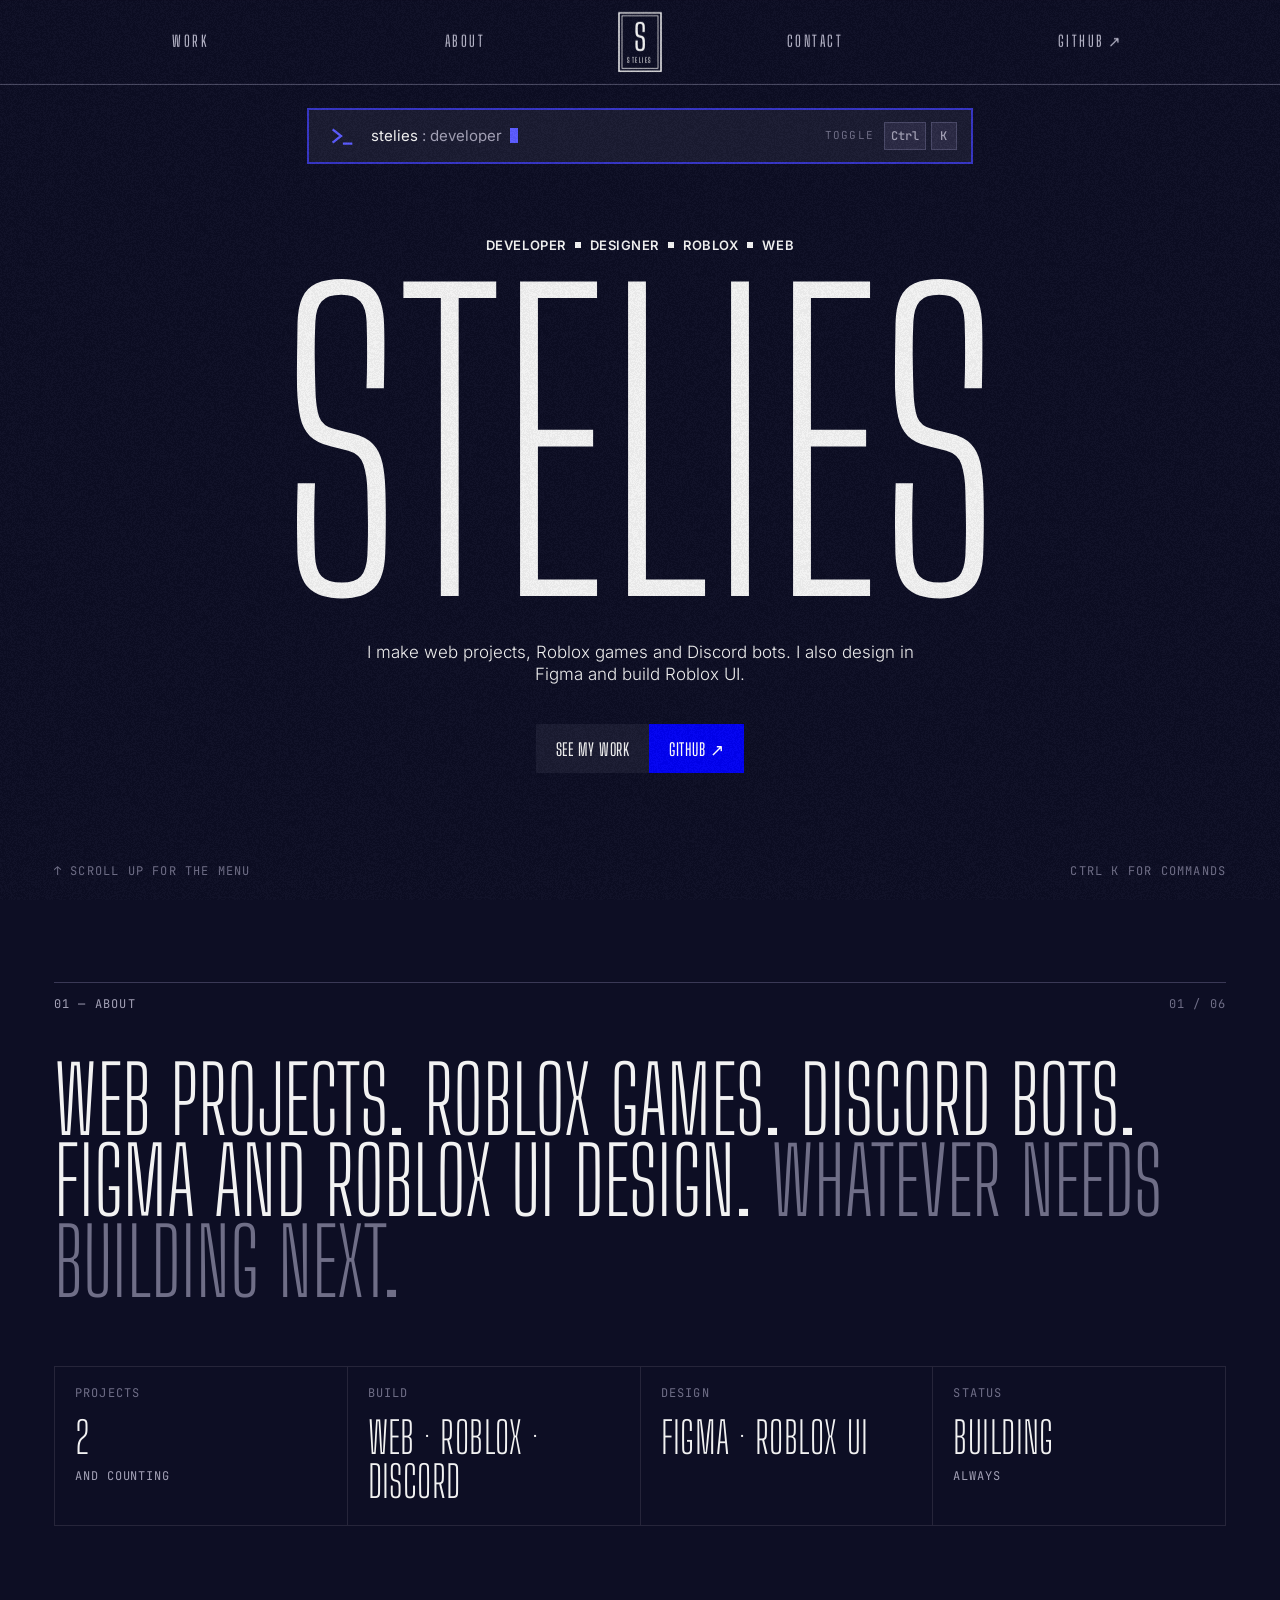
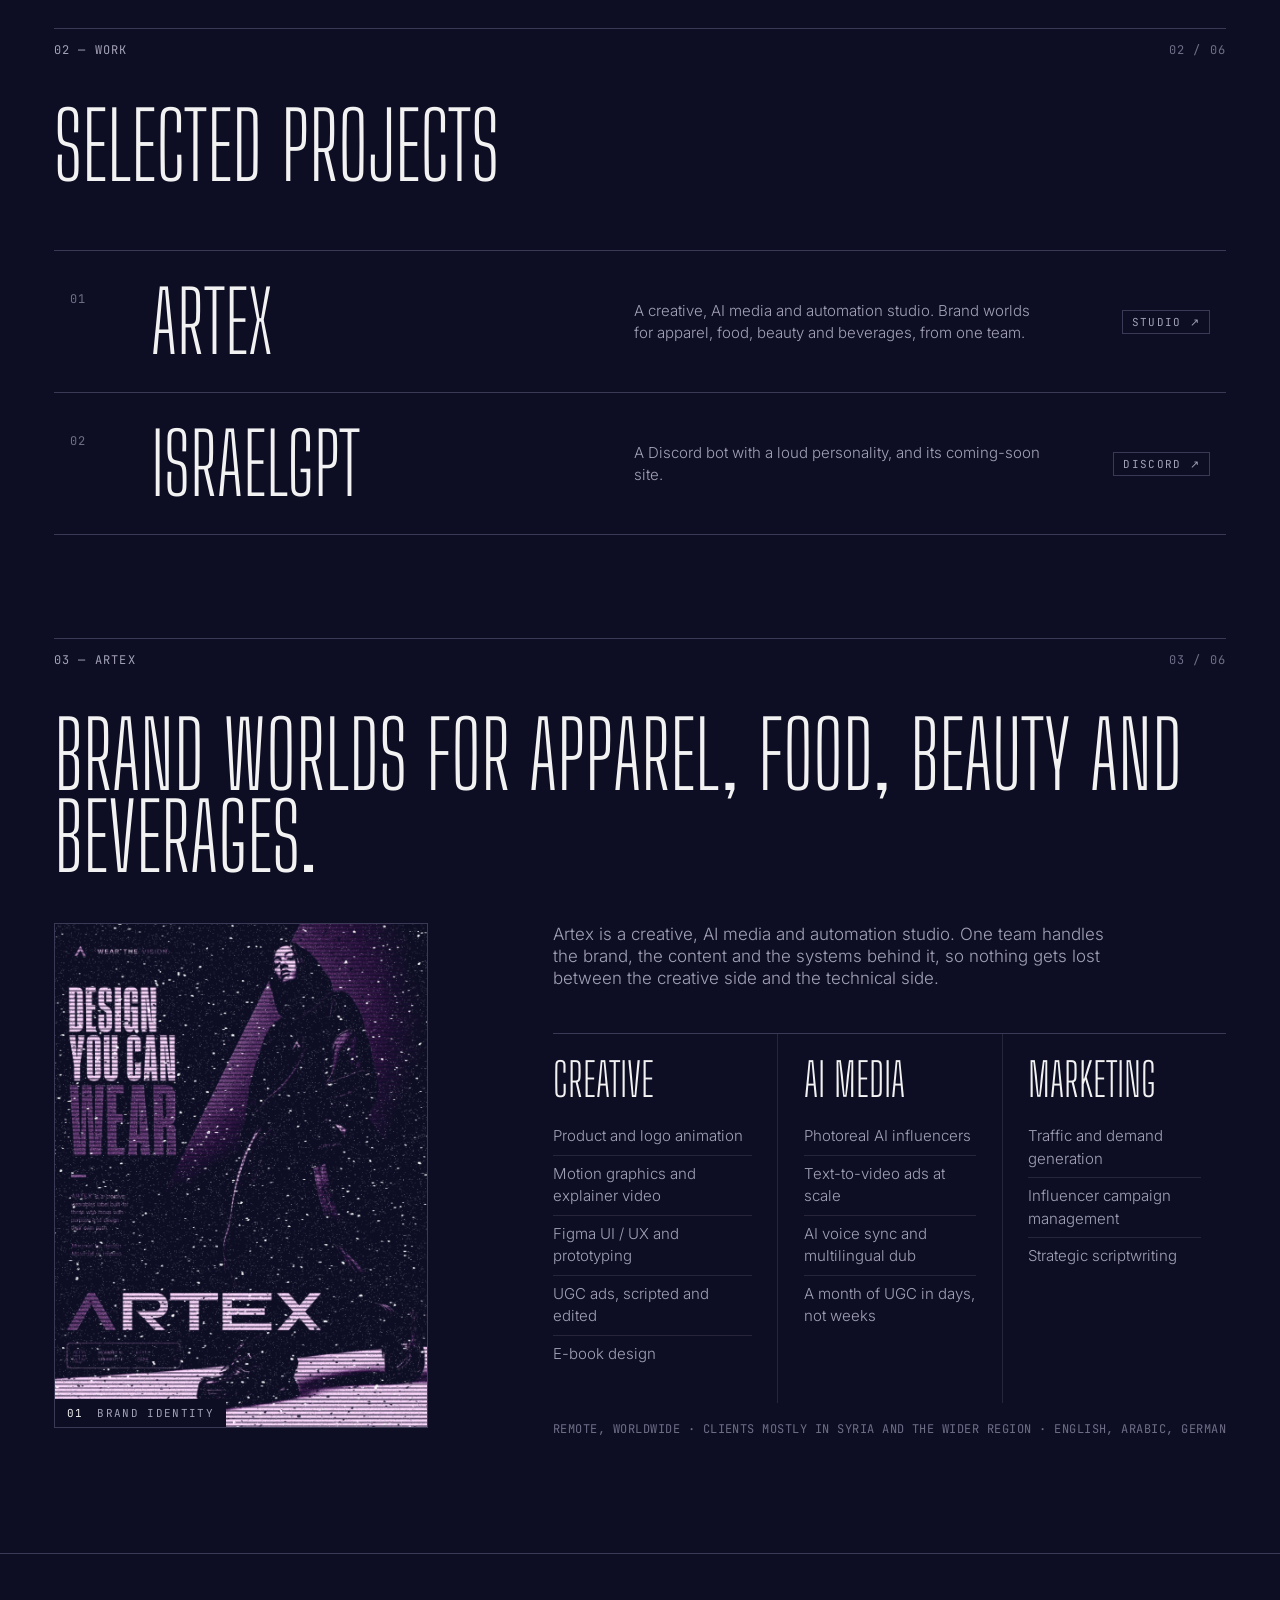
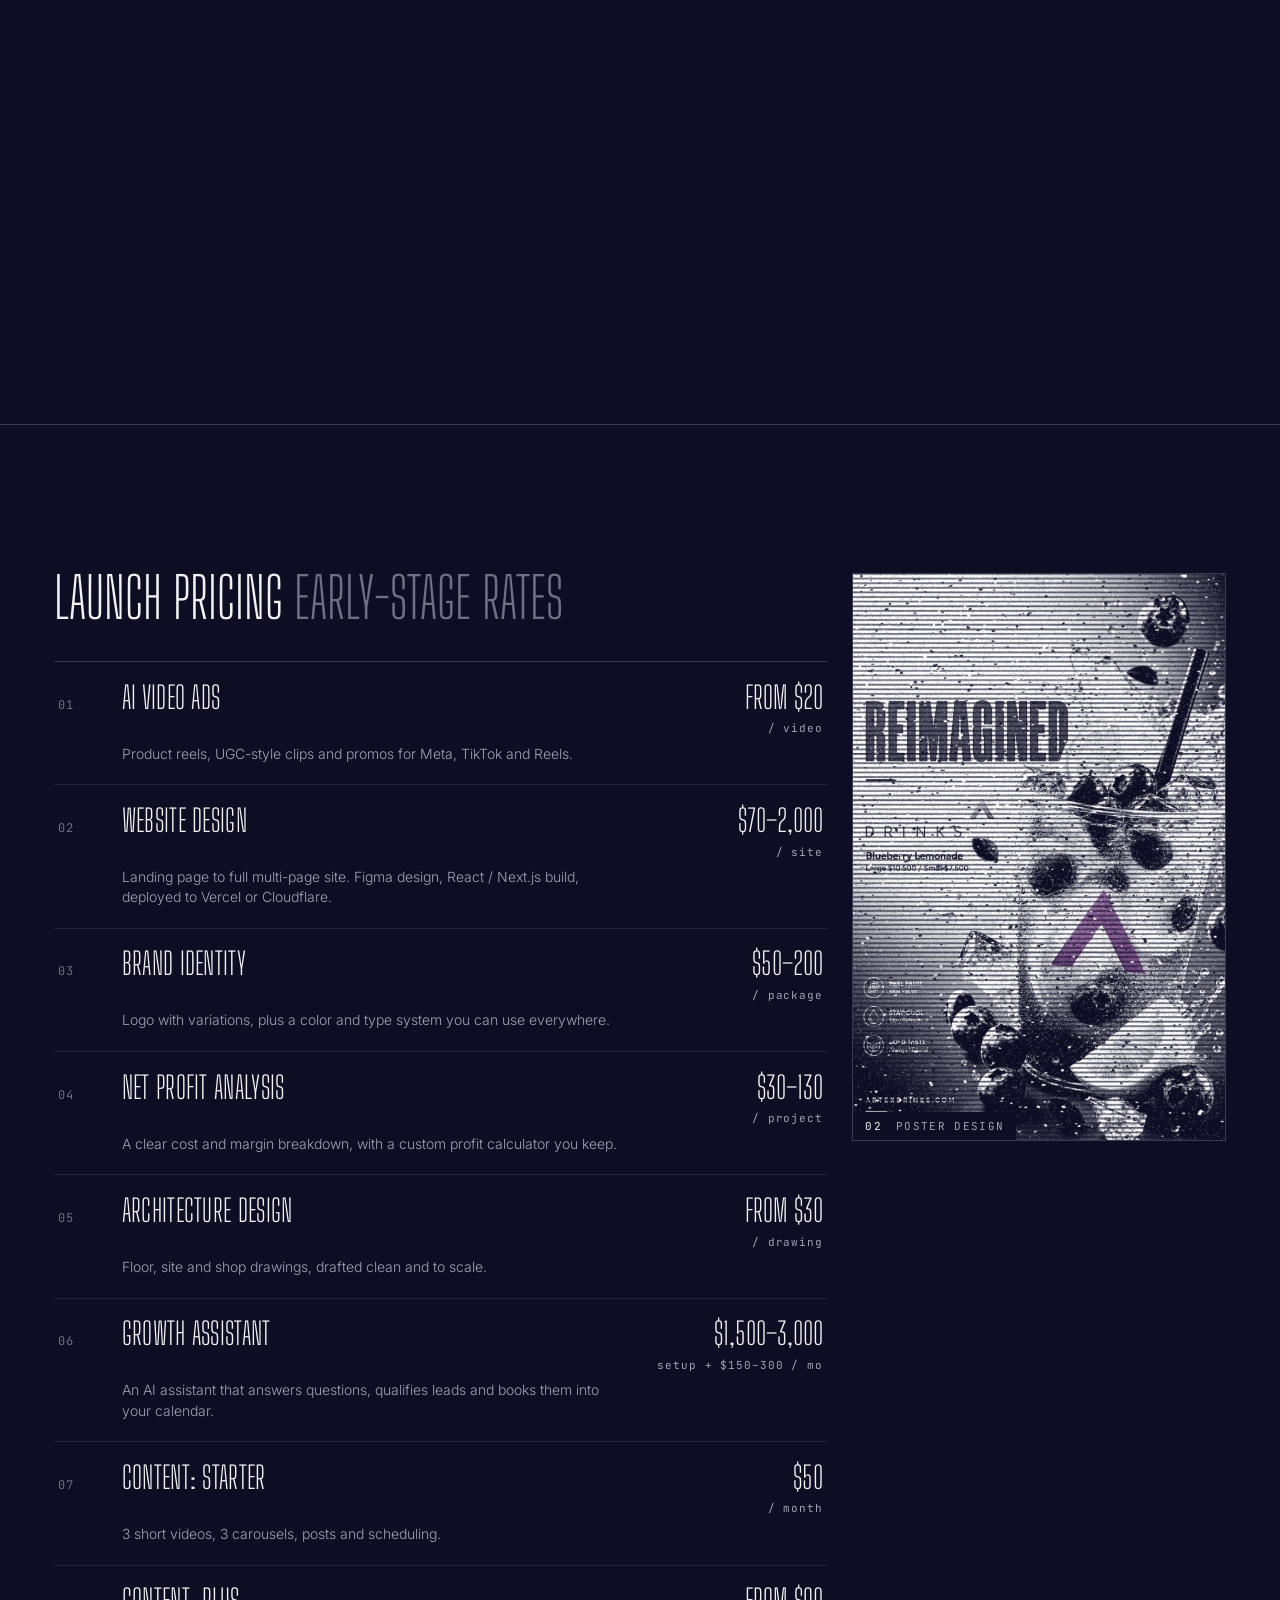
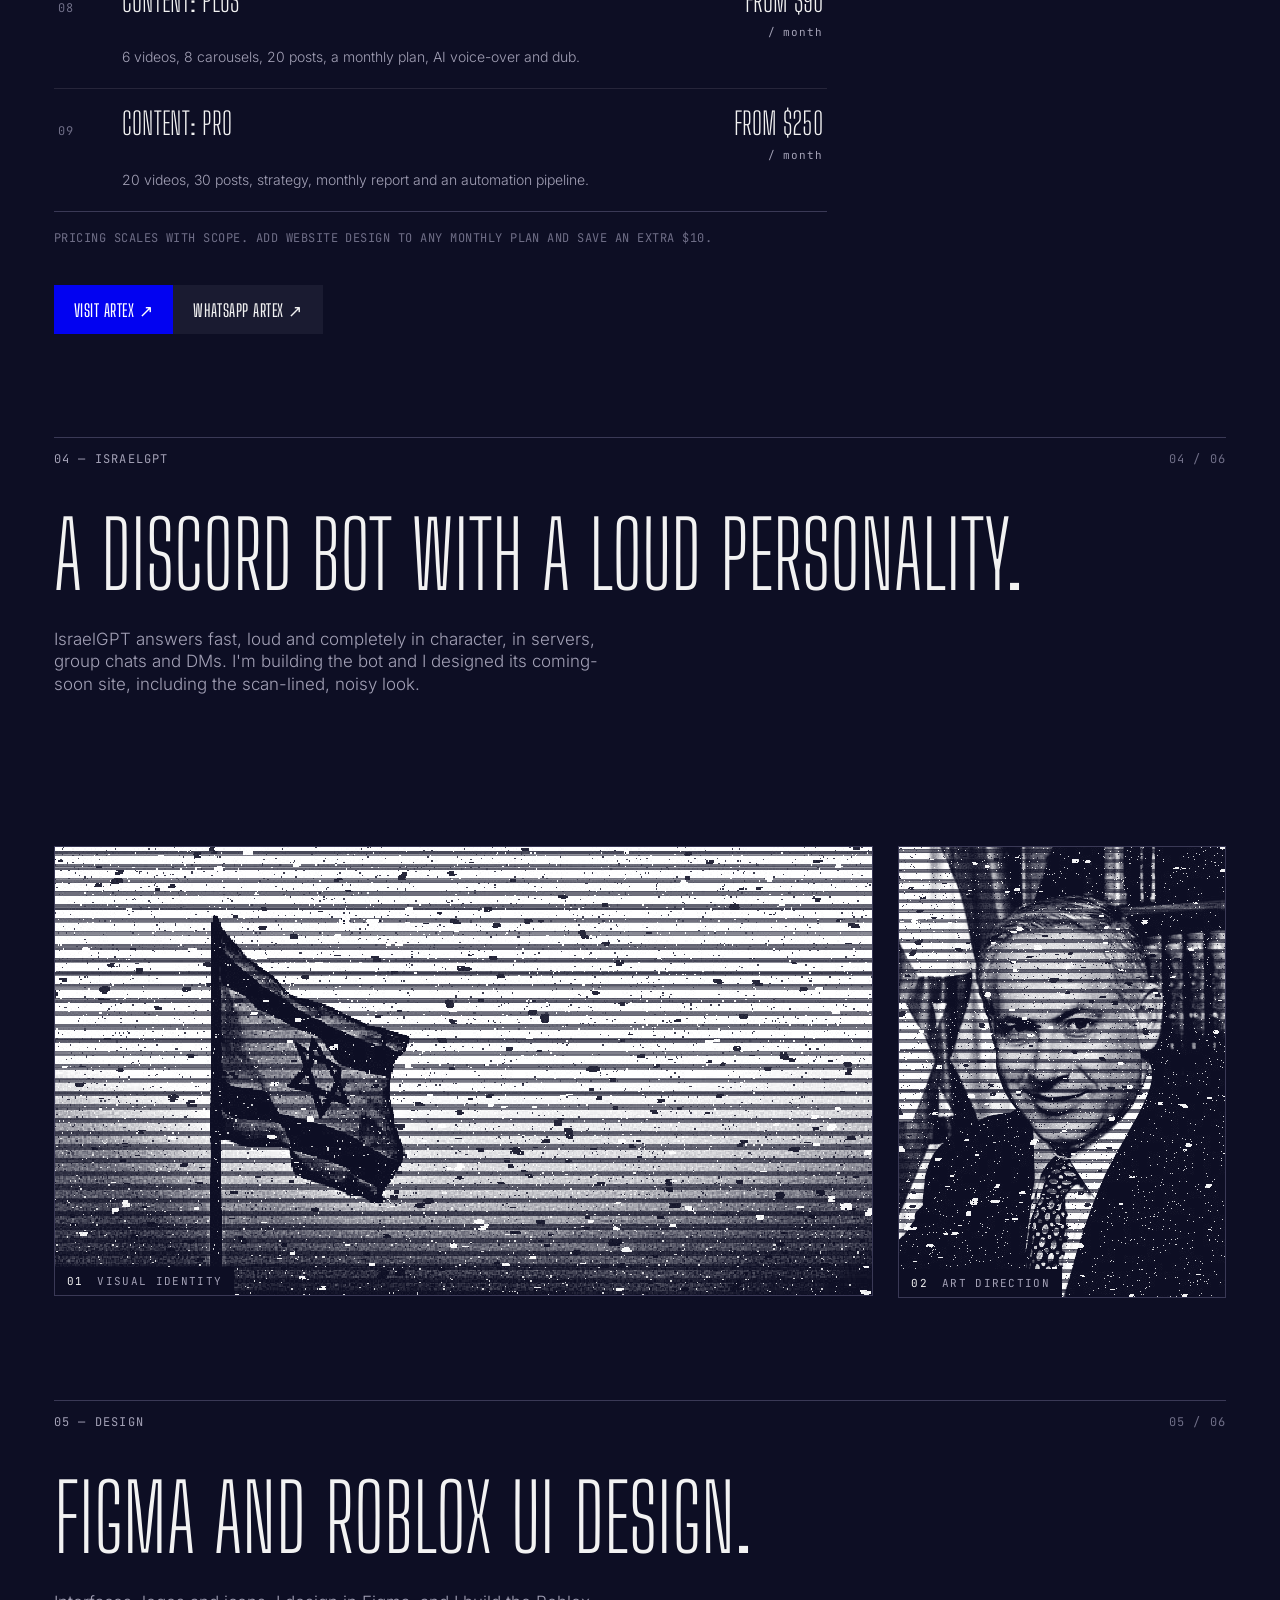
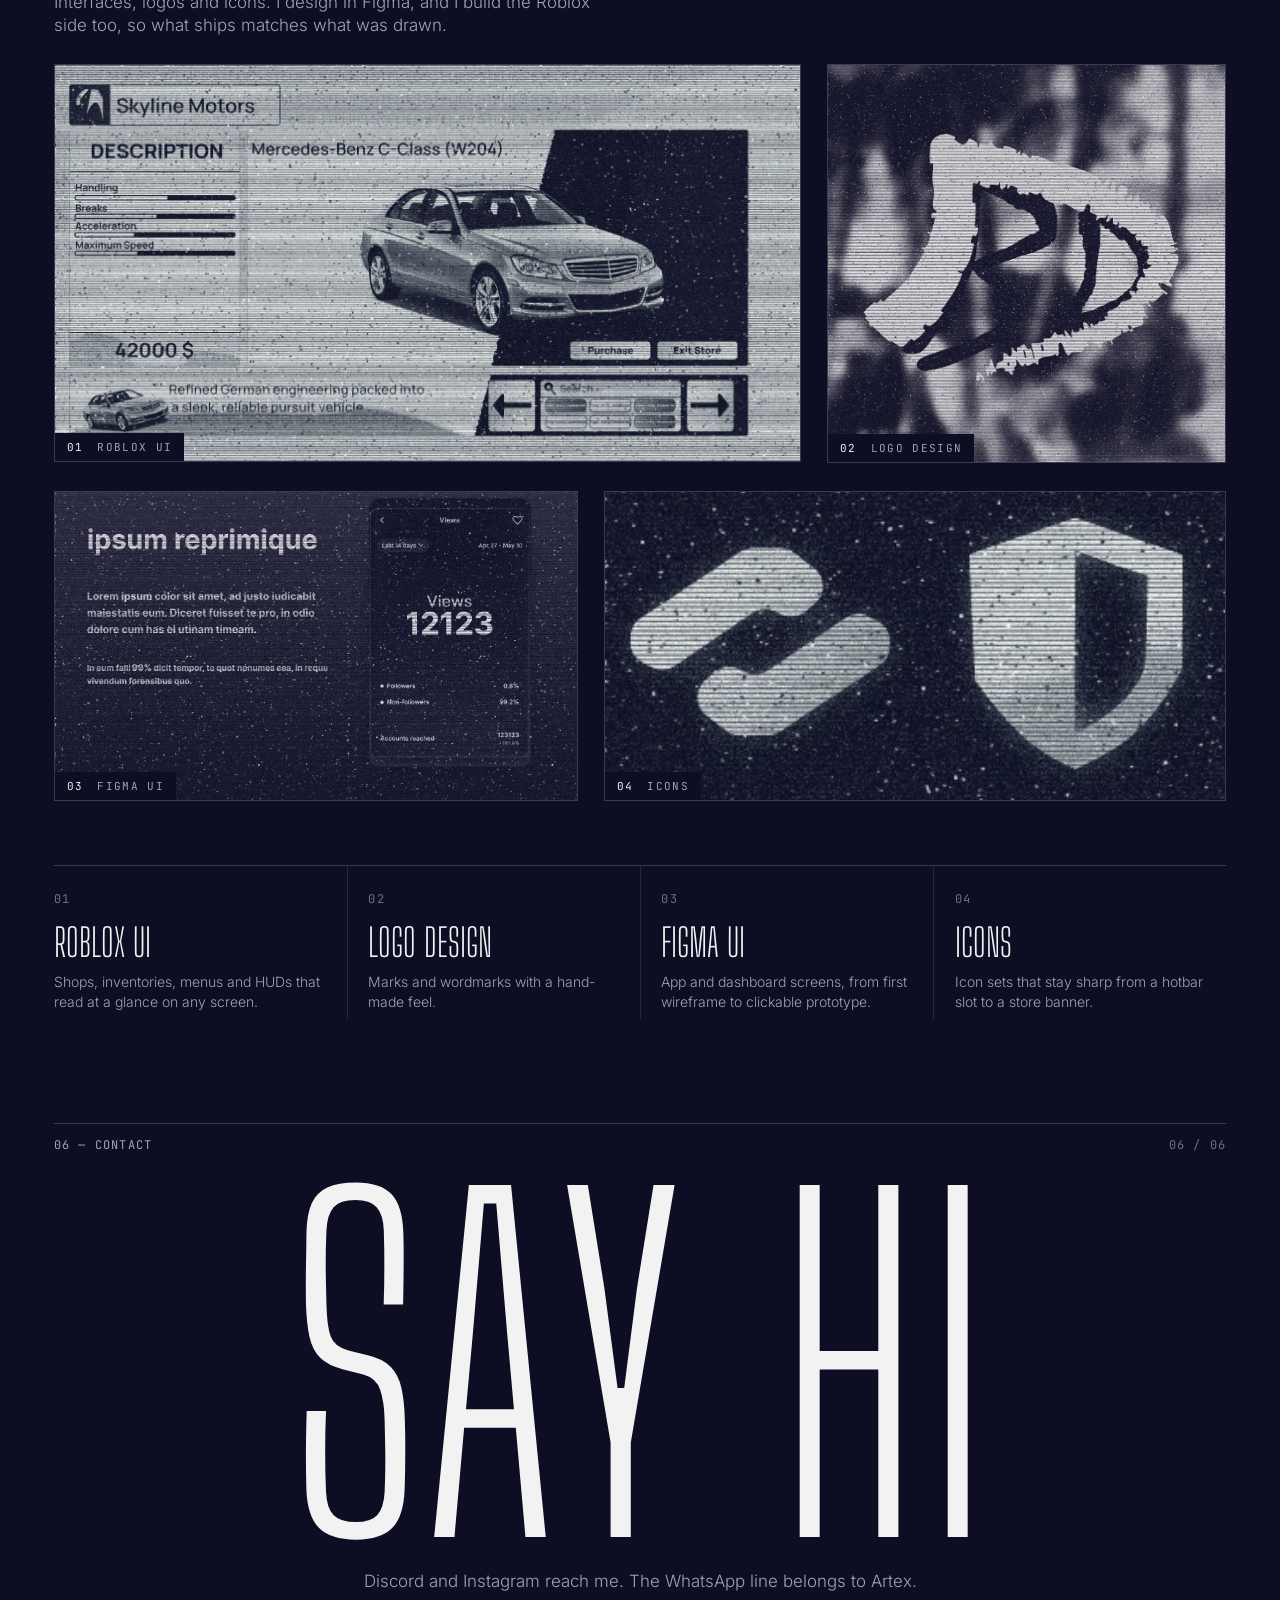
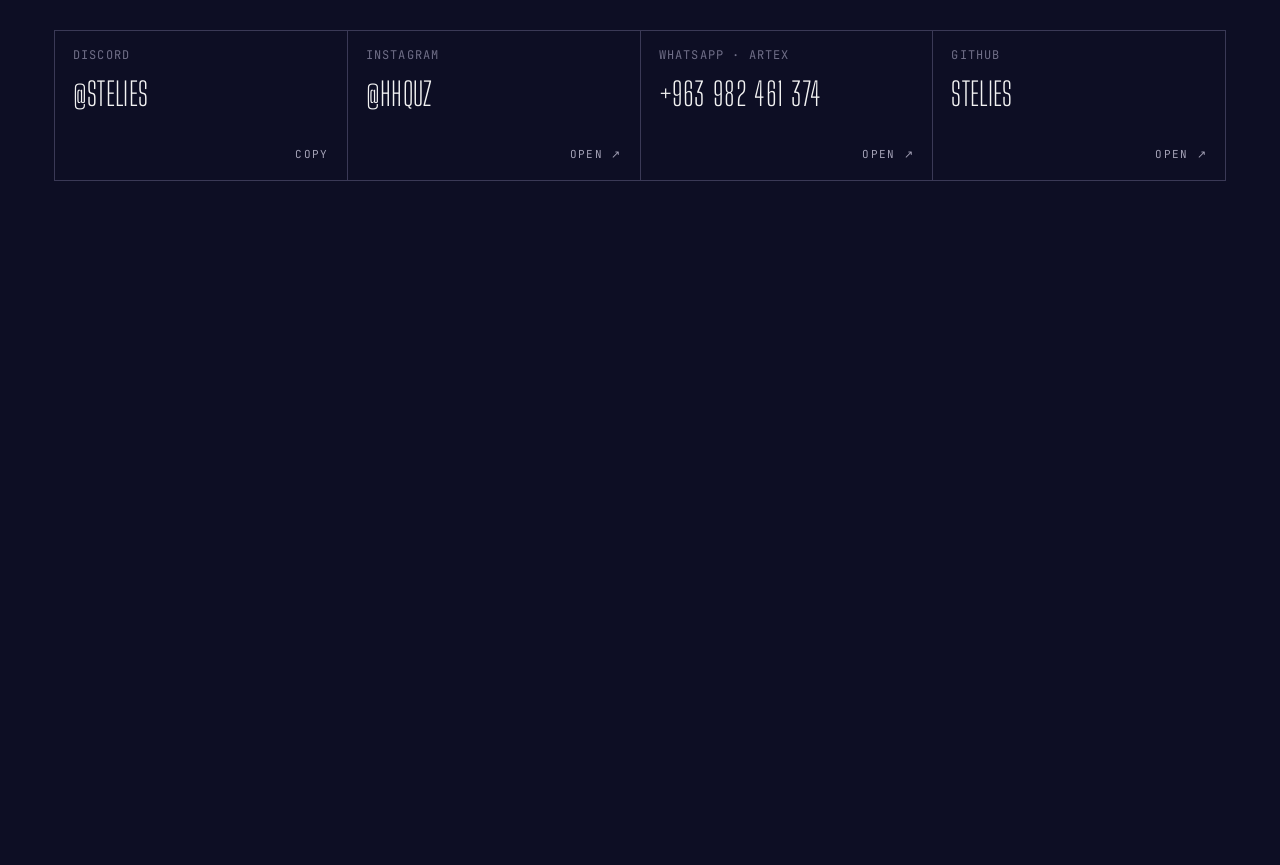
==== commit 355c7551: "Rebuild image sections on the IsraelGPT pattern: proportional frames, pinned studio moment, skill-fo" ====
--- a/index.html
+++ b/index.html
@@ -17,7 +17,7 @@
 
   <link rel="preload" href="assets/fonts/big-shoulders.woff2" as="font" type="font/woff2" crossorigin>
   <!-- When you change site.css or site.js, bump the ?v= number so browsers don't serve the old cached file. -->
-  <link rel="stylesheet" href="assets/site.css?v=6">
+  <link rel="stylesheet" href="assets/site.css?v=7">
   <script>document.documentElement.classList.add("js")</script>
 </head>
 <body>
@@ -118,80 +118,94 @@
       <section class="sec wrap" id="artex">
         <div class="sec-head mono rv"><span>03 — Artex</span><span class="idx">03 / 06</span></div>
 
-        <h2 class="display statement" data-words>Creative, AI media and automation. <s>One studio, zero handoffs.</s></h2>
-        <p class="lede left rv">Brand worlds for apparel, food, beauty, beverages, real estate and full identities. One studio for every surface a brand touches, mostly for clients in Syria and the wider region.</p>
-
-        <dl class="spec rv">
-          <div><dt class="mono">Organic reach</dt><dd><span data-count="24145">24,145</span><small>99.2% non-follower</small></dd></div>
-          <div><dt class="mono">Growth</dt><dd>+804%<small>in 5 days</small></dd></div>
-          <div><dt class="mono">Languages</dt><dd>EN · AR · DE<small>remote, worldwide</small></dd></div>
-        </dl>
-      </section>
-
-      <div class="reel" id="reel-artex" data-reel style="--n:3" role="group" aria-label="Artex images">
-        <div class="reel-stage">
-          <div class="reel-shots">
-            <figure class="shot on" data-fit="panel" data-title="Brand identity" data-note="One look across apparel, food and beverage labels."><img class="bg" src="assets/img/artex-3.webp" alt="" aria-hidden="true" decoding="async"><img class="main" src="assets/img/artex-3.webp" width="836" height="1131" alt="Artex apparel poster: a figure in a hooded coat, headline Design you can wear" decoding="async"></figure>
-            <figure class="shot" data-fit="panel" data-title="Poster design" data-note="Campaign posters built on a single visual system."><img class="bg" src="assets/img/artex-1.webp" alt="" aria-hidden="true" decoding="async"><img class="main" src="assets/img/artex-1.webp" width="711" height="1080" alt="Artex Drinks poster: a blueberry lemonade splashing out of a cup, headline Reimagined" decoding="async"></figure>
-            <figure class="shot" data-fit="cover" data-title="Art direction" data-note="Colour, texture and grain that carry across every piece."><img src="assets/img/artex-2.webp" width="1845" height="1051" alt="A scan-lined violet arch over a field of white specks" decoding="async"></figure>
+        <h2 class="display statement" data-words>Brand worlds for apparel, food, beauty and beverages.</h2>
+
+        <div class="split">
+          <figure class="fig bl fig-a" style="--r:0.7392"><img src="assets/img/artex-3.webp" width="836" height="1131" alt="Artex apparel poster: a figure in a hooded coat under the headline Design you can wear" decoding="async"><figcaption class="cap"><b>01</b> Brand identity</figcaption></figure>
+
+          <div class="split-body">
+            <p class="lede left rv">Artex is a creative, AI media and automation studio. One team handles the brand, the content and the systems behind it, so nothing gets lost between the creative side and the technical side.</p>
+
+            <div class="svc rv">
+              <div>
+                <h3 class="display">Creative</h3>
+                <ul>
+                  <li>Product and logo animation</li>
+                  <li>Motion graphics and explainer video</li>
+                  <li>Figma UI / UX and prototyping</li>
+                  <li>UGC ads, scripted and edited</li>
+                  <li>E-book design</li>
+                </ul>
+              </div>
+              <div>
+                <h3 class="display">AI Media</h3>
+                <ul>
+                  <li>Photoreal AI influencers</li>
+                  <li>Text-to-video ads at scale</li>
+                  <li>AI voice sync and multilingual dub</li>
+                  <li>A month of UGC in days, not weeks</li>
+                </ul>
+              </div>
+              <div>
+                <h3 class="display">Marketing</h3>
+                <ul>
+                  <li>Traffic and demand generation</li>
+                  <li>Influencer campaign management</li>
+                  <li>Strategic scriptwriting</li>
+                </ul>
+              </div>
+            </div>
+
+            <p class="fine mono rv">Remote, worldwide · Clients mostly in Syria and the wider region · English, Arabic, German</p>
           </div>
-          <div class="reel-side">
-            <p class="reel-no mono"><b data-no>01</b> / 03</p>
-            <h3 class="display reel-title" data-title>Brand identity</h3>
-            <p class="reel-note" data-note>One look across apparel, food and beverage labels.</p>
-            <ol class="reel-ticks" aria-hidden="true"><li></li><li></li><li></li></ol>
+        </div>
+      </section>
+    </div>
+
+    <!-- ═════════ the studio, pinned: layer A lifts off it, it sits still, layer B slides up over it ═════════ -->
+    <section class="hole" id="studio" data-curtain>
+      <div class="curtain">
+        <img class="curtain-img" src="assets/img/artex-2.webp" width="1845" height="1051" alt="A scan-lined violet arch over a field of white specks" decoding="async">
+        <div class="curtain-in wrap">
+          <div class="sec-head mono"><span>Artex — Results</span><span class="idx">Organic reach</span></div>
+          <div class="cu-body">
+            <h2 class="display cu-title rise" style="--i:0">One studio.<br>Zero handoffs.</h2>
+            <p class="cu-sub rise" style="--i:1">Creative, AI media and automation under one roof. No subcontractor chains, no lost context between design and build.</p>
+            <dl class="cu-stats rise" style="--i:2">
+              <div><dt class="mono">Organic reach</dt><dd><span data-count="24145">24,145</span></dd></div>
+              <div><dt class="mono">From non-followers</dt><dd><span data-count="99.2" data-suffix="%" data-dec="1">99.2%</span></dd></div>
+              <div><dt class="mono">Growth in 5 days</dt><dd><span data-count="804" data-prefix="+" data-suffix="%">+804%</span></dd></div>
+            </dl>
           </div>
         </div>
       </div>
-
-      <section class="sec wrap" id="artex-more">
-        <div class="svc rv">
-          <div>
-            <h3 class="display">Creative</h3>
-            <ul>
-              <li>Product and logo animation</li>
-              <li>Motion graphics and explainer video</li>
-              <li>Figma UI / UX and prototyping</li>
-              <li>UGC ads, scripted and edited</li>
-              <li>E-book design</li>
-            </ul>
+    </section>
+
+    <div class="layer" id="layerB">
+
+      <!-- ═════════ pricing ═════════ -->
+      <section class="sec wrap" id="pricing">
+        <div class="split split-rev">
+          <div class="split-body">
+            <h3 class="display sub-h rv">Launch pricing <s>early-stage rates</s></h3>
+            <ol class="price rv">
+              <li><span class="n mono">01</span><h4>AI Video Ads</h4><b>From $20<small>/ video</small></b><p>Product reels, UGC-style clips and promos for Meta, TikTok and Reels.</p></li>
+              <li><span class="n mono">02</span><h4>Website Design</h4><b>$70–2,000<small>/ site</small></b><p>Landing page to full multi-page site. Figma design, React / Next.js build, deployed to Vercel or Cloudflare.</p></li>
+              <li><span class="n mono">03</span><h4>Brand Identity</h4><b>$50–200<small>/ package</small></b><p>Logo with variations, plus a color and type system you can use everywhere.</p></li>
+              <li><span class="n mono">04</span><h4>Net Profit Analysis</h4><b>$30–130<small>/ project</small></b><p>A clear cost and margin breakdown, with a custom profit calculator you keep.</p></li>
+              <li><span class="n mono">05</span><h4>Architecture Design</h4><b>From $30<small>/ drawing</small></b><p>Floor, site and shop drawings, drafted clean and to scale.</p></li>
+              <li><span class="n mono">06</span><h4>Growth Assistant</h4><b>$1,500–3,000<small>setup + $150–300 / mo</small></b><p>An AI assistant that answers questions, qualifies leads and books them into your calendar.</p></li>
+              <li><span class="n mono">07</span><h4>Content: Starter</h4><b>$50<small>/ month</small></b><p>3 short videos, 3 carousels, posts and scheduling.</p></li>
+              <li><span class="n mono">08</span><h4>Content: Plus</h4><b>From $90<small>/ month</small></b><p>6 videos, 8 carousels, 20 posts, a monthly plan, AI voice-over and dub.</p></li>
+              <li><span class="n mono">09</span><h4>Content: Pro</h4><b>From $250<small>/ month</small></b><p>20 videos, 30 posts, strategy, monthly report and an automation pipeline.</p></li>
+            </ol>
+            <p class="fine mono rv">Pricing scales with scope. Add Website Design to any monthly plan and save an extra $10.</p>
+            <div class="btns rv">
+              <a class="btn btn-blue" href="https://fast-artex.vercel.app" target="_blank" rel="noopener">Visit Artex ↗</a>
+              <a class="btn btn-dark" href="https://wa.me/963982461374" target="_blank" rel="noopener">WhatsApp Artex ↗</a>
+            </div>
           </div>
-          <div>
-            <h3 class="display">AI Media</h3>
-            <ul>
-              <li>Photoreal AI influencers</li>
-              <li>Text-to-video ads at scale</li>
-              <li>AI voice sync and multilingual dub</li>
-              <li>A month of UGC in days, not weeks</li>
-            </ul>
-          </div>
-          <div>
-            <h3 class="display">Marketing</h3>
-            <ul>
-              <li>Traffic and demand generation</li>
-              <li>Influencer campaign management</li>
-              <li>Strategic scriptwriting</li>
-            </ul>
-          </div>
-        </div>
-
-        <h3 class="display sub-h rv">Launch pricing <s>early-stage rates</s></h3>
-        <ol class="price rv">
-          <li><span class="n mono">01</span><h4>AI Video Ads</h4><p>Product reels, UGC-style clips and promos for Meta, TikTok and Reels.</p><b>From $20<small>/ video</small></b></li>
-          <li><span class="n mono">02</span><h4>Website Design</h4><p>Landing page to full multi-page site. Figma design, React / Next.js build, deployed to Vercel or Cloudflare.</p><b>$70–2,000<small>/ site</small></b></li>
-          <li><span class="n mono">03</span><h4>Brand Identity</h4><p>Logo with variations, plus a color and type system you can use everywhere.</p><b>$50–200<small>/ package</small></b></li>
-          <li><span class="n mono">04</span><h4>Net Profit Analysis</h4><p>A clear cost and margin breakdown, with a custom profit calculator you keep.</p><b>$30–130<small>/ project</small></b></li>
-          <li><span class="n mono">05</span><h4>Architecture Design</h4><p>Floor, site and shop drawings, drafted clean and to scale.</p><b>From $30<small>/ drawing</small></b></li>
-          <li><span class="n mono">06</span><h4>Growth Assistant</h4><p>An AI assistant that answers questions, qualifies leads and books them into your calendar.</p><b>$1,500–3,000<small>setup + $150–300 / mo</small></b></li>
-          <li><span class="n mono">07</span><h4>Content: Starter</h4><p>3 short videos, 3 carousels, posts and scheduling.</p><b>$50<small>/ month</small></b></li>
-          <li><span class="n mono">08</span><h4>Content: Plus</h4><p>6 videos, 8 carousels, 20 posts, a monthly plan, AI voice-over and dub.</p><b>From $90<small>/ month</small></b></li>
-          <li><span class="n mono">09</span><h4>Content: Pro</h4><p>20 videos, 30 posts, strategy, monthly report and an automation pipeline.</p><b>From $250<small>/ month</small></b></li>
-        </ol>
-        <p class="fine mono rv">Pricing scales with scope. Combo: add Website Design to any monthly plan and save an extra $10.</p>
-
-        <div class="btns rv">
-          <a class="btn btn-blue" href="https://fast-artex.vercel.app" target="_blank" rel="noopener">Visit Artex ↗</a>
-          <a class="btn btn-dark" href="https://wa.me/963982461374" target="_blank" rel="noopener">WhatsApp Artex ↗</a>
+          <figure class="fig bl fig-b" style="--r:0.6583"><img src="assets/img/artex-1.webp" width="711" height="1080" alt="Artex Drinks poster: a blueberry lemonade splashing out of a cup under the headline Reimagined" decoding="async"><figcaption class="cap"><b>02</b> Poster design</figcaption></figure>
         </div>
       </section>
 
@@ -199,59 +213,48 @@
       <section class="sec wrap" id="israelgpt">
         <div class="sec-head mono rv"><span>04 — IsraelGPT</span><span class="idx">04 / 06</span></div>
 
-        <h2 class="display statement" data-words>A Discord bot with an attitude. <s>Its coming-soon site has the same noise.</s></h2>
-        <p class="lede left rv">Sharp, loud and loyal, and being rebuilt right now. The coming-soon site is live.</p>
+        <h2 class="display statement" data-words>A Discord bot with a loud personality.</h2>
+        <p class="lede left rv">IsraelGPT answers fast, loud and completely in character, in servers, group chats and DMs. I'm building the bot and I designed its coming-soon site, including the scan-lined, noisy look.</p>
         <div class="btns rv">
           <a class="btn btn-blue" href="https://stelies.github.io/israelgpt/" target="_blank" rel="noopener">Visit the site ↗</a>
         </div>
-      </section>
-
-      <div class="reel" id="reel-israelgpt" data-reel style="--n:2" role="group" aria-label="IsraelGPT images">
-        <div class="reel-stage">
-          <div class="reel-shots">
-            <figure class="shot on" data-fit="cover" data-title="Visual identity" data-note="A noisy, scan-lined look for a loud Discord bot." style="--pos:22% 50%"><img src="assets/img/israelgpt-1.png" width="612" height="336" alt="A flag with a star on a pole, rendered in coarse black and white noise" decoding="async"></figure>
-            <figure class="shot" data-fit="panel" data-title="Art direction" data-note="One halftone treatment tying the whole site together."><img class="bg" src="assets/img/israelgpt-2.png" alt="" aria-hidden="true" decoding="async"><img class="main" src="assets/img/israelgpt-2.png" width="327" height="450" alt="Halftone, scan-lined portrait of a man in a suit and tie" decoding="async"></figure>
-          </div>
-          <div class="reel-side">
-            <p class="reel-no mono"><b data-no>01</b> / 02</p>
-            <h3 class="display reel-title" data-title>Visual identity</h3>
-            <p class="reel-note" data-note>A noisy, scan-lined look for a loud Discord bot.</p>
-            <ol class="reel-ticks" aria-hidden="true"><li></li><li></li></ol>
-          </div>
-        </div>
-      </div>
+
+        <div class="duo">
+          <figure class="fig bl px" style="--r:1.8214"><img src="assets/img/israelgpt-1.png" width="612" height="336" alt="A flag with a star on a pole, rendered in coarse black and white noise" decoding="async"><figcaption class="cap"><b>01</b> Visual identity</figcaption></figure>
+          <figure class="fig bl px" style="--r:0.7267"><img src="assets/img/israelgpt-2.png" width="327" height="450" alt="Halftone, scan-lined portrait of a man in a suit and tie" decoding="async"><figcaption class="cap"><b>02</b> Art direction</figcaption></figure>
+        </div>
+      </section>
 
       <!-- ═════════ design ═════════ -->
       <section class="sec wrap" id="design">
         <div class="sec-head mono rv"><span>05 — Design</span><span class="idx">05 / 06</span></div>
 
-        <h2 class="display statement" data-words>Figma and Roblox UI. <s>Interfaces, logos and icons.</s></h2>
-        <p class="lede left rv">Interface and brand design for games, apps and studios, from the first frame to the final export.</p>
-      </section>
-
-      <div class="reel" id="reel-design" data-reel style="--n:4" role="group" aria-label="Design images">
-        <div class="reel-stage">
-          <div class="reel-shots">
-            <figure class="shot on" data-fit="panel" data-title="Roblox UI" data-note="In-game interfaces: stores, menus and HUDs."><img class="bg" src="assets/img/design-skyline.webp" alt="" aria-hidden="true" decoding="async"><img class="main" src="assets/img/design-skyline.webp" width="1500" height="798" alt="Roblox UI design of a car store screen with stat bars, a price and purchase and exit buttons" decoding="async"></figure>
-            <figure class="shot" data-fit="panel" data-title="Figma UI" data-note="App screens and prototypes, designed in Figma."><img class="bg" src="assets/img/design-views.webp" alt="" aria-hidden="true" decoding="async"><img class="main" src="assets/img/design-views.webp" width="1430" height="845" alt="Figma design of a phone analytics screen showing views and the follower split" decoding="async"></figure>
-            <figure class="shot" data-fit="panel" data-title="Logo design" data-note="Hand-lettered marks with a made-by-hand feel."><img class="bg" src="assets/img/design-bd.webp" alt="" aria-hidden="true" decoding="async"><img class="main" src="assets/img/design-bd.webp" width="900" height="899" alt="A brush-lettered BD logo" decoding="async"></figure>
-            <figure class="shot" data-fit="panel" data-title="Iconography" data-note="High-contrast icons for games and apps." style="--minw:520px"><img class="bg" src="assets/img/design-icons.webp" alt="" aria-hidden="true" decoding="async"><img class="main" src="assets/img/design-icons.webp" width="364" height="181" alt="Two glowing icons: a chevron mark and a shield" decoding="async"></figure>
-          </div>
-          <div class="reel-side">
-            <p class="reel-no mono"><b data-no>01</b> / 04</p>
-            <h3 class="display reel-title" data-title>Roblox UI</h3>
-            <p class="reel-note" data-note>In-game interfaces: stores, menus and HUDs.</p>
-            <ol class="reel-ticks" aria-hidden="true"><li></li><li></li><li></li><li></li></ol>
-          </div>
-        </div>
-      </div>
+        <h2 class="display statement" data-words>Figma and Roblox UI design.</h2>
+        <p class="lede left rv">Interfaces, logos and icons. I design in Figma, and I build the Roblox side too, so what ships matches what was drawn.</p>
+
+        <div class="duo">
+          <figure class="fig bl" style="--r:1.8797"><img src="assets/img/design-skyline.webp" width="1500" height="798" alt="Roblox UI design of a car store screen with stat bars, a price, and purchase and exit buttons" decoding="async"><figcaption class="cap"><b>01</b> Roblox UI</figcaption></figure>
+          <figure class="fig bl" style="--r:1.0011"><img src="assets/img/design-bd.webp" width="900" height="899" alt="A brush-lettered BD logo" decoding="async"><figcaption class="cap"><b>02</b> Logo design</figcaption></figure>
+        </div>
+        <div class="duo">
+          <figure class="fig bl" style="--r:1.6923"><img src="assets/img/design-views.webp" width="1430" height="845" alt="Figma design of a phone analytics screen showing views and the follower split" decoding="async"><figcaption class="cap"><b>03</b> Figma UI</figcaption></figure>
+          <figure class="fig bl" style="--r:2.0110"><img src="assets/img/design-icons.webp" width="364" height="181" alt="Two icons: a chevron mark and a shield" decoding="async"><figcaption class="cap"><b>04</b> Icons</figcaption></figure>
+        </div>
+
+        <ol class="skills rv">
+          <li><span class="n mono">01</span><h3 class="display">Roblox UI</h3><p>Shops, inventories, menus and HUDs that read at a glance on any screen.</p></li>
+          <li><span class="n mono">02</span><h3 class="display">Logo design</h3><p>Marks and wordmarks with a hand-made feel.</p></li>
+          <li><span class="n mono">03</span><h3 class="display">Figma UI</h3><p>App and dashboard screens, from first wireframe to clickable prototype.</p></li>
+          <li><span class="n mono">04</span><h3 class="display">Icons</h3><p>Icon sets that stay sharp from a hotbar slot to a store banner.</p></li>
+        </ol>
+      </section>
 
       <!-- ═════════ contact ═════════ -->
       <section class="sec wrap close" id="contact">
         <div class="sec-head mono rv"><span>06 — Contact</span><span class="idx">06 / 06</span></div>
 
         <div class="fitbox"><h2 class="display fit" data-fit="0.6" data-letters>Say hi</h2></div>
-        <p class="lede rv">Pick whichever is easiest. Discord and Instagram reach me. The WhatsApp line belongs to Artex.</p>
+        <p class="lede rv">Discord and Instagram reach me. The WhatsApp line belongs to Artex.</p>
 
         <ul class="chan rv">
           <li><button class="chan-i" type="button" data-copy="stelies"><span class="mono">Discord</span><b>@stelies</b><i class="mono">Copy</i></button></li>
@@ -303,6 +306,6 @@
     </div>
   </div>
 
-  <script src="assets/site.js?v=6" defer></script>
+  <script src="assets/site.js?v=7" defer></script>
 </body>
 </html>
--- a/assets/site.css
+++ b/assets/site.css
@@ -118,7 +118,9 @@
 @keyframes blink { 50% { opacity: 0; } }
 
 /* ———————————————— layers ———————————————— */
-.layer { position: relative; z-index: 2; background: var(--bg); margin-bottom: var(--fh); }
+.layer { position: relative; z-index: 2; background: var(--bg); }
+#layerA { padding-bottom: clamp(72px, 9vw, 160px); border-bottom: 1px solid var(--line-2); }
+#layerB { border-top: 1px solid var(--line-2); margin-bottom: var(--fh); }
 
 /* ———————————————— hero ———————————————— */
 .hero { text-align: center; padding-top: clamp(100px, 8.4vw, 150px); }
@@ -288,10 +290,14 @@
 .svc li { padding: 7px 0; border-top: 1px solid var(--line); }
 .svc li:first-child { border-top: 0; }
 
-.sub-h { margin-top: clamp(56px, 6vw, 104px); font-size: clamp(36px, 4.4vw, 76px); }
+.sub-h { margin-top: 0; font-size: clamp(36px, 4.4vw, 76px); }
 .sub-h s { text-decoration: none; color: var(--mute); }
 .price { list-style: none; margin: clamp(24px, 3vw, 48px) 0 0; padding: 0; border-top: 1px solid var(--line-2); border-bottom: 1px solid var(--line-2); }
-.price li { display: grid; grid-template-columns: 3.5rem minmax(0, .9fr) minmax(0, 1.3fr) minmax(0, .9fr); gap: 0 var(--gap); align-items: baseline; padding: clamp(16px, 1.6vw, 26px) 16px; border-top: 1px solid var(--line); }
+.price li { display: grid; grid-template-columns: 2.4rem minmax(0, 1fr) auto; gap: 8px var(--gap); align-items: baseline; padding: clamp(16px, 1.6vw, 24px) 4px; border-top: 1px solid var(--line); }
+.price li .n { grid-row: 1; }
+.price li h4 { grid-column: 2; grid-row: 1; }
+.price li b { grid-column: 3; grid-row: 1; }
+.price li p { grid-column: 2 / 4; grid-row: 2; }
 .price li:first-child { border-top: 0; }
 .price .n { color: var(--mute); }
 .price h4 { margin: 0; font: 300 clamp(26px, 2.4vw, 42px) / 1 var(--display); text-transform: uppercase; letter-spacing: .01em; }
@@ -315,11 +321,6 @@
   .chan { grid-template-columns: repeat(2, 1fr); }
 }
 @media (max-width: 900px) {
-  .price li { grid-template-columns: 2.4rem minmax(0, 1fr) auto; row-gap: 8px; }
-  .price .n { grid-row: 1; }
-  .price h4 { grid-column: 2; grid-row: 1; }
-  .price b { grid-column: 3; grid-row: 1; }
-  .price p { grid-column: 2 / 4; grid-row: 2; }
   .svc { grid-template-columns: 1fr; }
   .svc > div, .svc > div + div { padding: 20px 0 24px; border-left: 0; border-top: 1px solid var(--line); }
   .svc > div:first-child { border-top: 0; }
@@ -334,68 +335,79 @@
 @media (max-width: 1100px) { .spec-4 { grid-template-columns: repeat(2, 1fr); } }
 @media (max-width: 900px) { .spec-4 { grid-template-columns: 1fr; } }
 
-/* ———————————————— reels: a pinned stage whose picture changes as you scroll; the next section slides up over it ———————————————— */
+/* ———————————————— images ————————————————
+   Every plate is a flat grayscale source. `screen` drops its blacks into the page navy, so all of them sit
+   in the same palette. Frames take the picture's own proportions, so nothing is cropped and nothing floats in empty space. */
 @property --b { syntax: "<length>"; inherits: false; initial-value: 0px; }
 
-.reel { position: relative; height: calc(var(--n) * 75vh + 100vh); margin-top: clamp(32px, 4vw, 64px); }
-.reel-stage { position: sticky; top: 0; height: 100vh; overflow: hidden; background: #090a1b; --gx: max(var(--pad), calc((100vw - var(--max)) / 2 + var(--pad))); }
-.reel-shots { position: absolute; inset: 0; }
-
-/* every picture fills the stage. Texture shots run full-bleed; posters and screens sit in a panel over a blurred, dimmed copy of themselves, so there is never a dead area */
-.shot {
-  --b: 0px;
-  position: absolute; inset: 0; margin: 0; pointer-events: none;
-  -webkit-mask-image: repeating-linear-gradient(180deg, #000 0, #000 var(--b), transparent var(--b), transparent 8px);
-          mask-image: repeating-linear-gradient(180deg, #000 0, #000 var(--b), transparent var(--b), transparent 8px);
-  transition: --b .85s cubic-bezier(.3, .7, .2, 1);
-}
-.shot.on { --b: 8px; z-index: 2; }
-.shot[data-fit="cover"] img { position: absolute; inset: 0; width: 100%; height: 100%; object-fit: cover; object-position: var(--pos, 50% 50%); }
-.shot .bg { position: absolute; inset: -8%; width: 116%; height: 116%; max-width: none; object-fit: cover; filter: blur(36px) saturate(.75) brightness(.5); }
-.shot .main {
-  position: absolute; right: var(--gx); top: 50%; transform: translateY(-50%);
-  width: auto; height: auto; min-width: var(--minw, 0px);
-  max-width: min(64vw, 1040px); max-height: min(80vh, 820px);
-  border: 1px solid rgba(255, 255, 255, .2); box-shadow: 0 34px 90px rgba(0, 0, 0, .55);
-}
-
-/* scan lines + a dark wash on the text side */
-.reel-stage::after {
-  content: ""; position: absolute; inset: 0; z-index: 4; pointer-events: none;
-  background:
-    repeating-linear-gradient(0deg, rgba(255, 255, 255, .035) 0 1px, transparent 1px 4px),
-    linear-gradient(90deg, rgba(6, 7, 22, .86) 0%, rgba(6, 7, 22, .5) 30%, transparent 58%),
-    linear-gradient(0deg, rgba(6, 7, 22, .7), transparent 36%);
-}
-
-.reel-side { position: absolute; z-index: 5; left: var(--gx); bottom: clamp(44px, 9vh, 104px); max-width: min(30vw, 440px); }
-.reel-no { color: var(--dim); letter-spacing: .14em; }
-.reel-no b { font-weight: 400; color: var(--text); }
-.reel-title { margin-top: 14px; font-size: clamp(46px, 5.8vw, 104px); line-height: .9; transition: opacity .2s linear; }
-.reel-note { margin-top: 16px; color: #c4c2d6; font-size: clamp(14px, 1.1vw, 17px); line-height: 1.45; transition: opacity .2s linear; }
-.reel-side.swap .reel-title, .reel-side.swap .reel-note { opacity: 0; }
-.reel-ticks { display: flex; gap: 6px; margin-top: clamp(20px, 3vh, 36px); }
-.reel-ticks li { width: 26px; height: 3px; background: rgba(255, 255, 255, .25); transition: width .35s cubic-bezier(.2, .7, .2, 1), background .2s linear; }
-.reel-ticks li.on { width: 64px; background: var(--blue-hi); }
-
-/* whatever follows a reel slides up over it */
-.reel + .sec {
-  position: relative; z-index: 3; margin-top: -100vh;
-  max-width: none; background: var(--bg);
-  padding-top: clamp(56px, 6vw, 100px);
-  padding-inline: max(var(--pad), calc((100vw - var(--max)) / 2 + var(--pad)));
-  border-top: 1px solid var(--line-2);
-  box-shadow: 0 -60px 90px rgba(5, 5, 16, .75);
-}
-
+.cap { position: absolute; left: 0; bottom: 0; z-index: 3; display: flex; gap: 14px; padding: 9px 12px 8px; background: var(--bg); color: var(--dim); font: 400 11px / 1 var(--mono); letter-spacing: .12em; text-transform: uppercase; }
+.cap b { font-weight: 400; color: var(--text); }
+.fig { position: relative; margin: 0; overflow: hidden; background: var(--bg); border: 1px solid var(--line-2); aspect-ratio: var(--r); }
+.fig img { position: absolute; inset: 0; width: 100%; height: 100%; object-fit: cover; mix-blend-mode: screen; }
+.fig.px img { image-rendering: pixelated; }
+
+/* blinds: a picture opens through horizontal slats as it scrolls in */
+.js .bl { --b: 0px; -webkit-mask-image: repeating-linear-gradient(180deg, #000 0, #000 var(--b), transparent var(--b), transparent 8px); mask-image: repeating-linear-gradient(180deg, #000 0, #000 var(--b), transparent var(--b), transparent 8px); transition: --b 1.1s cubic-bezier(.3, .7, .2, 1); }
+.js .bl.on { --b: 8px; }
+.js .bl img { transform: scale(1.12); transition: transform 1.9s cubic-bezier(.2, .7, .1, 1); }
+.js .bl.on img { transform: none; }
+
+.split { display: grid; grid-template-columns: repeat(12, 1fr); gap: 0 var(--gap); margin-top: clamp(28px, 3.6vw, 64px); align-items: start; }
+.fig-a { grid-column: 1 / 5; }
+.split-body { grid-column: 6 / 13; }
+.split .lede.left { margin-top: 0; max-width: 34em; }
+.split .svc { margin-top: clamp(32px, 3.4vw, 56px); }
+.split-rev .split-body { grid-column: 1 / 9; }
+.fig-b { grid-column: 9 / 13; position: sticky; top: clamp(72px, 9vh, 110px); }
+.split-rev { align-items: start; }
+
+.duo { display: flex; align-items: flex-start; gap: var(--gap); margin-top: clamp(20px, 2.2vw, 40px); }
+.duo .fig { flex: var(--r) 1 0; min-width: 0; }
+#israelgpt .duo, #design .duo:first-of-type { margin-top: clamp(40px, 5vw, 88px); }
+
+.skills { display: grid; grid-template-columns: repeat(4, 1fr); margin-top: clamp(40px, 5vw, 88px); border-top: 1px solid var(--line-2); }
+.skills li { padding: 20px clamp(14px, 1.6vw, 28px) 8px 0; }
+.skills li + li { padding-left: clamp(14px, 1.6vw, 28px); border-left: 1px solid var(--line); }
+.skills .n { color: var(--mute); }
+.skills h3 { margin-top: 18px; font-size: clamp(30px, 3vw, 52px); }
+.skills p { margin-top: 12px; color: var(--dim); font-size: clamp(14px, 1.05vw, 17px); line-height: 1.45; max-width: 20em; }
+
+/* ———————————————— the pinned studio moment ————————————————
+   layer A (opaque) → hole (transparent, tall) → layer B (opaque). The picture is position:fixed inside the hole, so it is only
+   ever visible there: layer A lifts off it, it opens through slats as you arrive, then layer B slides up over it. */
+.hole { position: relative; z-index: 1; height: 0; pointer-events: none; }
+.js .hole { height: 230vh; height: 230svh; }
+.curtain { position: fixed; left: 0; right: 0; top: 0; height: 100vh; height: 100lvh; overflow: hidden; background: var(--bg); visibility: hidden; pointer-events: auto; }
+.curtain-img { --b: 0px; position: absolute; inset: 0; width: 100%; height: 100%; object-fit: cover; mix-blend-mode: screen; will-change: transform, filter;
+  -webkit-mask-image: repeating-linear-gradient(180deg, #000 0, #000 var(--b), transparent var(--b), transparent 8px); mask-image: repeating-linear-gradient(180deg, #000 0, #000 var(--b), transparent var(--b), transparent 8px); }
+.curtain::after { content: ""; position: absolute; inset: 0; z-index: 1; pointer-events: none; background: linear-gradient(0deg, rgba(9, 10, 27, .92) 0%, rgba(9, 10, 27, .55) 38%, transparent 70%); }
+.curtain-in { position: relative; z-index: 2; height: 100vh; height: 100svh; display: flex; flex-direction: column; padding-block: clamp(24px, 3vw, 56px); will-change: transform, opacity; }
+.curtain .sec-head { color: #fff; }
+.curtain .sec-head::before { background: rgba(255, 255, 255, .5); }
+.curtain .sec-head .idx { color: #d8c8e8; }
+.cu-body { margin-top: auto; padding-bottom: clamp(8px, 2vh, 28px); }
+.cu-title { font-size: clamp(54px, 9.2vw, 170px); line-height: .88; color: #fff; }
+.cu-sub { margin-top: clamp(18px, 2.2vw, 34px); max-width: 30em; color: #dcd8ea; font-size: clamp(15px, 1.25vw, 20px); line-height: 1.4; }
+.cu-stats { display: grid; grid-template-columns: repeat(3, minmax(0, 1fr)); margin-top: clamp(24px, 3vw, 48px); border-top: 1px solid rgba(255, 255, 255, .3); }
+.cu-stats > div { padding: 16px clamp(10px, 1.6vw, 28px) 0 0; }
+.cu-stats > div + div { padding-left: clamp(10px, 1.6vw, 28px); border-left: 1px solid rgba(255, 255, 255, .18); }
+.cu-stats dt { color: #bfb8d2; }
+.cu-stats dd { margin-top: 10px; font: 300 clamp(34px, 4.6vw, 84px) / 1 var(--display); letter-spacing: .01em; color: #fff; }
+.js .rise { opacity: 0; transform: translateY(26px); transition: opacity .8s cubic-bezier(.2, .7, .2, 1), transform .8s cubic-bezier(.2, .7, .2, 1); transition-delay: calc(var(--i, 0) * 110ms); }
+.js .curtain.on .rise { opacity: 1; transform: none; }
+
+@media (max-width: 1100px) { .skills { grid-template-columns: repeat(2, 1fr); } .skills li:nth-child(3) { padding-left: 0; border-left: 0; } .skills li:nth-child(n+3) { border-top: 1px solid var(--line); margin-top: 16px; } }
 @media (max-width: 900px) {
-  .reel { height: calc(var(--n) * 70vh + 100vh); }
-  .shot .main { right: auto; left: 50%; top: 40%; transform: translate(-50%, -50%); max-width: calc(100vw - var(--pad) * 2); max-height: 46vh; }
-  .reel-side { right: var(--gx); max-width: none; bottom: clamp(28px, 6vh, 56px); }
-  .reel-title { font-size: clamp(38px, 11vw, 60px); margin-top: 8px; }
-  .reel-note { margin-top: 8px; }
-  .reel-stage::after { background: repeating-linear-gradient(0deg, rgba(255, 255, 255, .035) 0 1px, transparent 1px 4px), linear-gradient(0deg, rgba(6, 7, 22, .92) 0%, rgba(6, 7, 22, .55) 34%, transparent 58%); }
-}
+  .fig-a, .split-body, .split-rev .split-body, .fig-b { grid-column: 1 / 13; }
+  .fig-a { margin-bottom: 28px; max-width: 420px; }
+  .fig-b { position: relative; top: 0; margin-top: 32px; max-width: 420px; }
+  .duo { flex-direction: column; }
+  .duo .fig { flex: none; width: 100%; }
+  .cu-stats dd { font-size: clamp(26px, 8vw, 44px); }
+}
+@media (max-width: 520px) { .skills { grid-template-columns: 1fr; } .skills li, .skills li + li { padding-left: 0; border-left: 0; } .skills li + li { border-top: 1px solid var(--line); margin-top: 16px; } .cu-stats { grid-template-columns: 1fr; } .cu-stats > div, .cu-stats > div + div { padding: 12px 0 0; border-left: 0; } }
 @media (prefers-reduced-motion: reduce) {
-  .shot, .reel-title, .reel-note, .reel-ticks li { transition: none; }
-}
+  .js .bl { -webkit-mask-image: none; mask-image: none; transition: none; }
+  .js .bl img, .js .rise { transform: none; transition: none; }
+  .js .rise { opacity: 1; }
+}
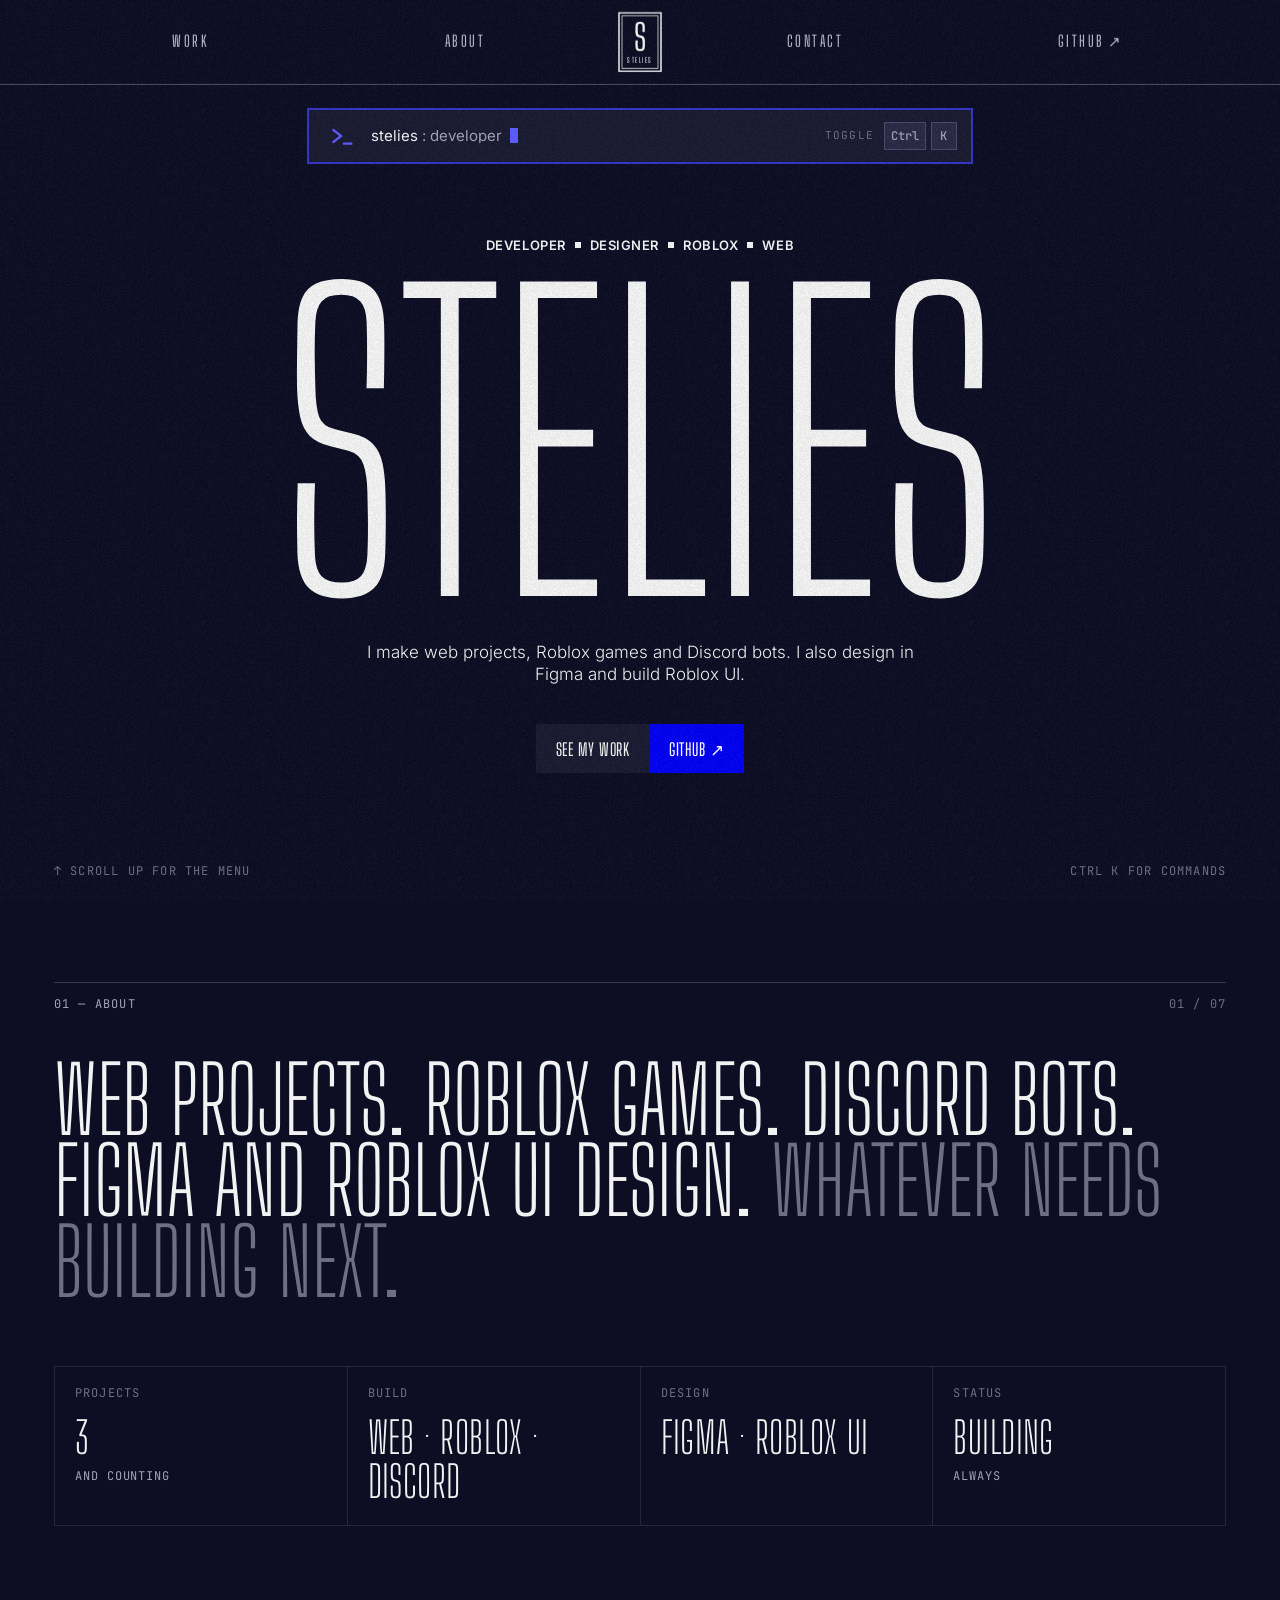
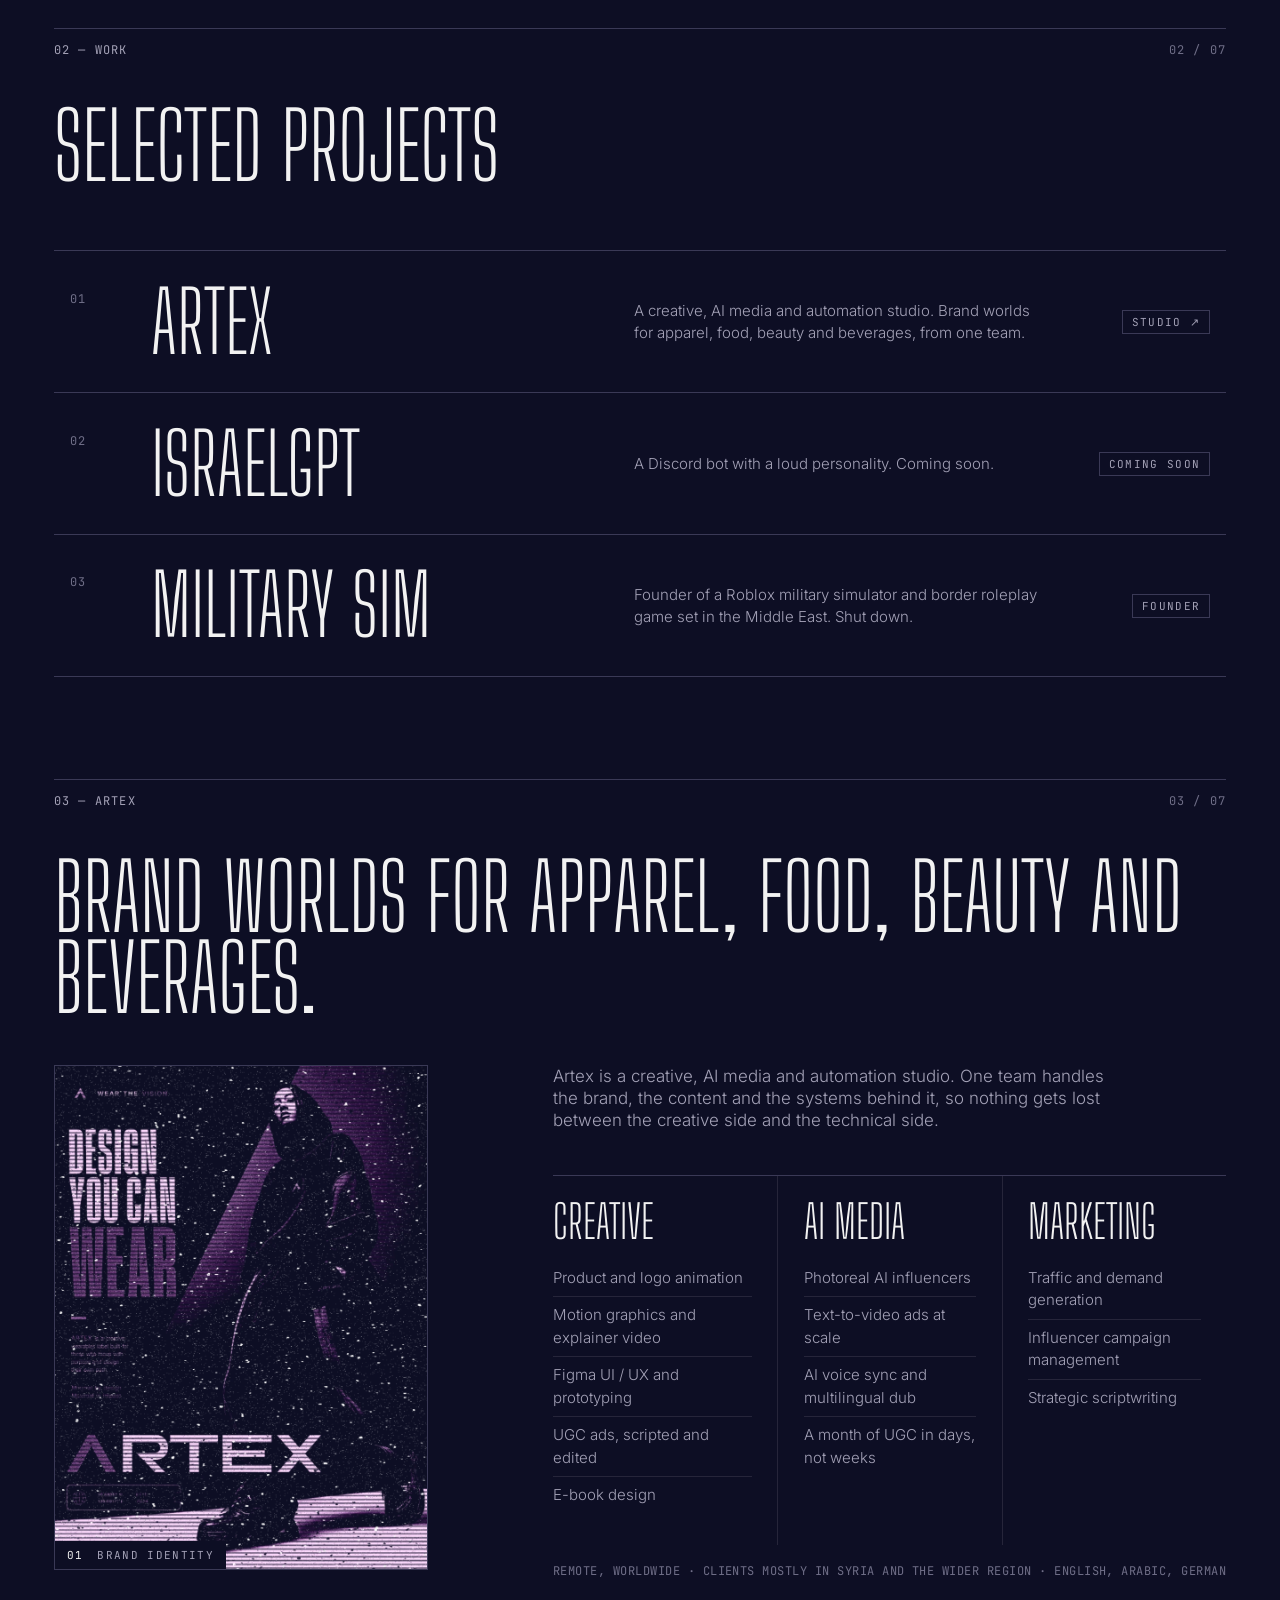
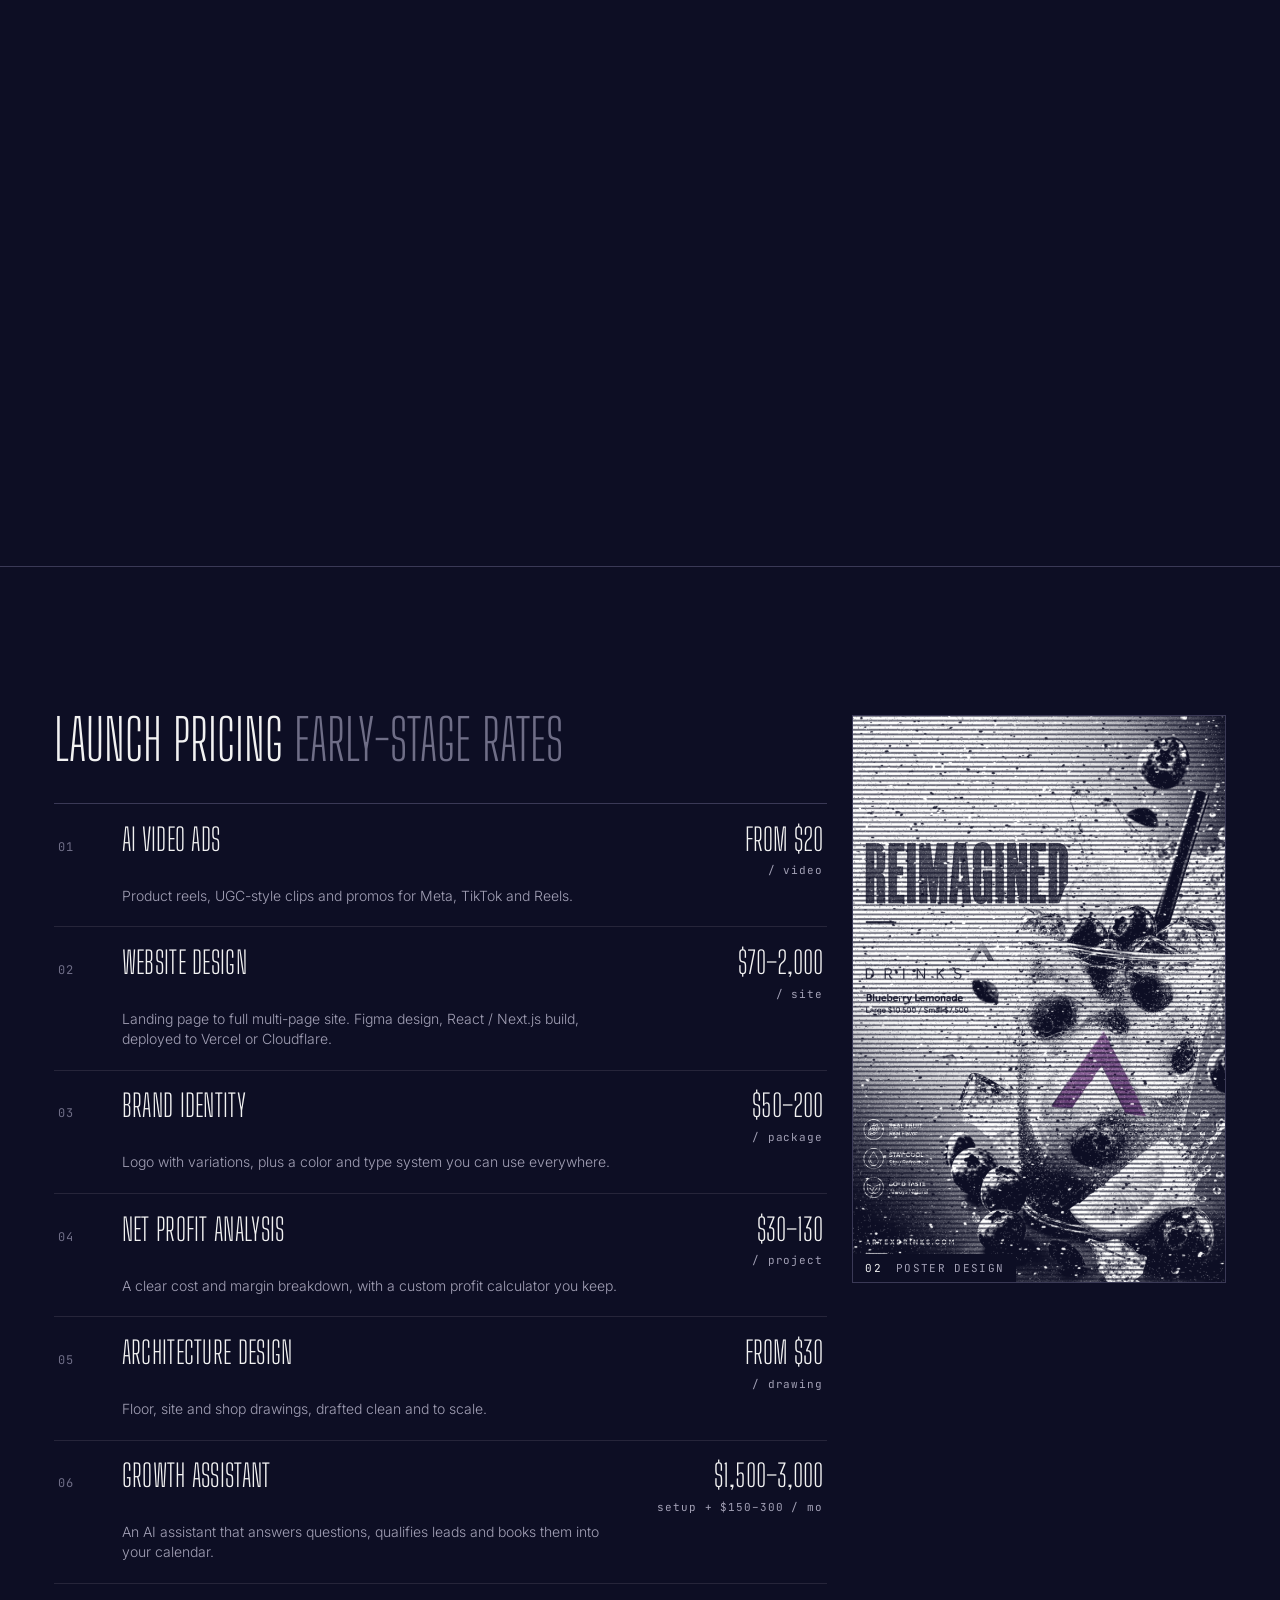
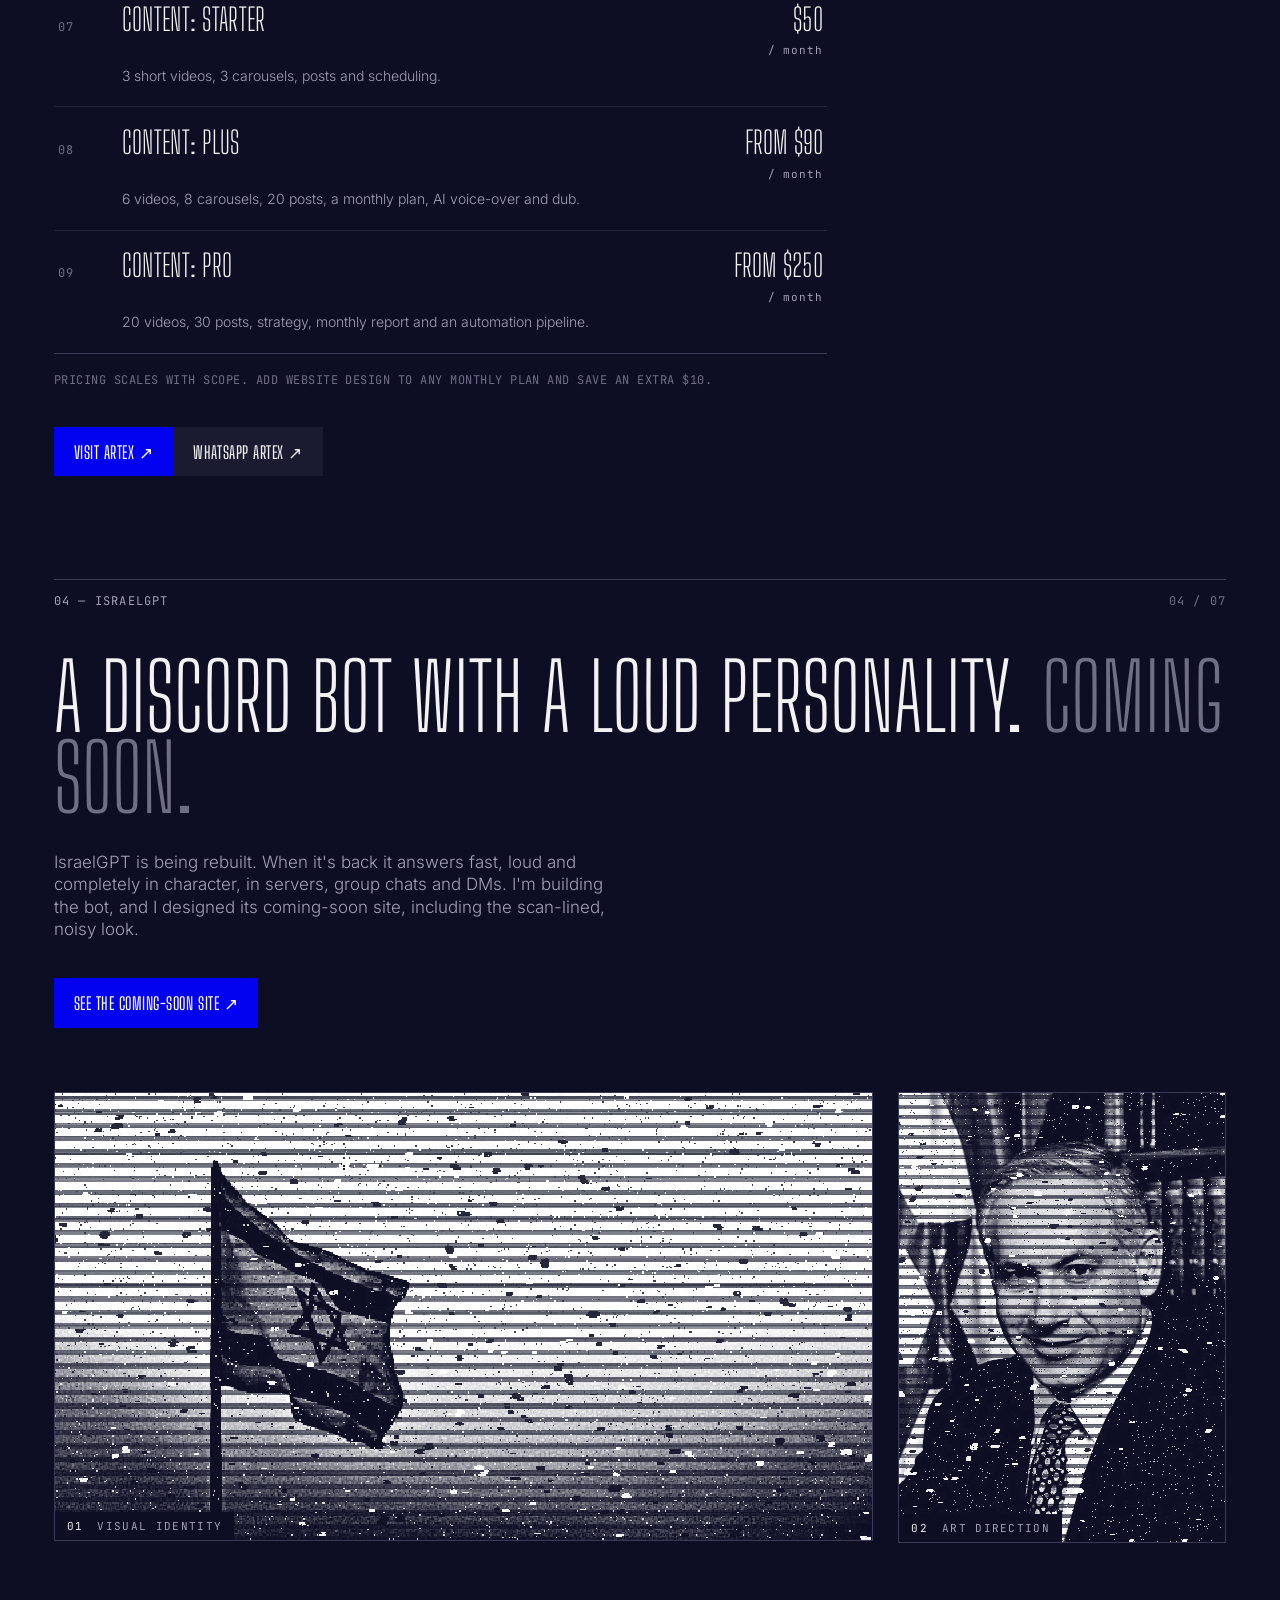
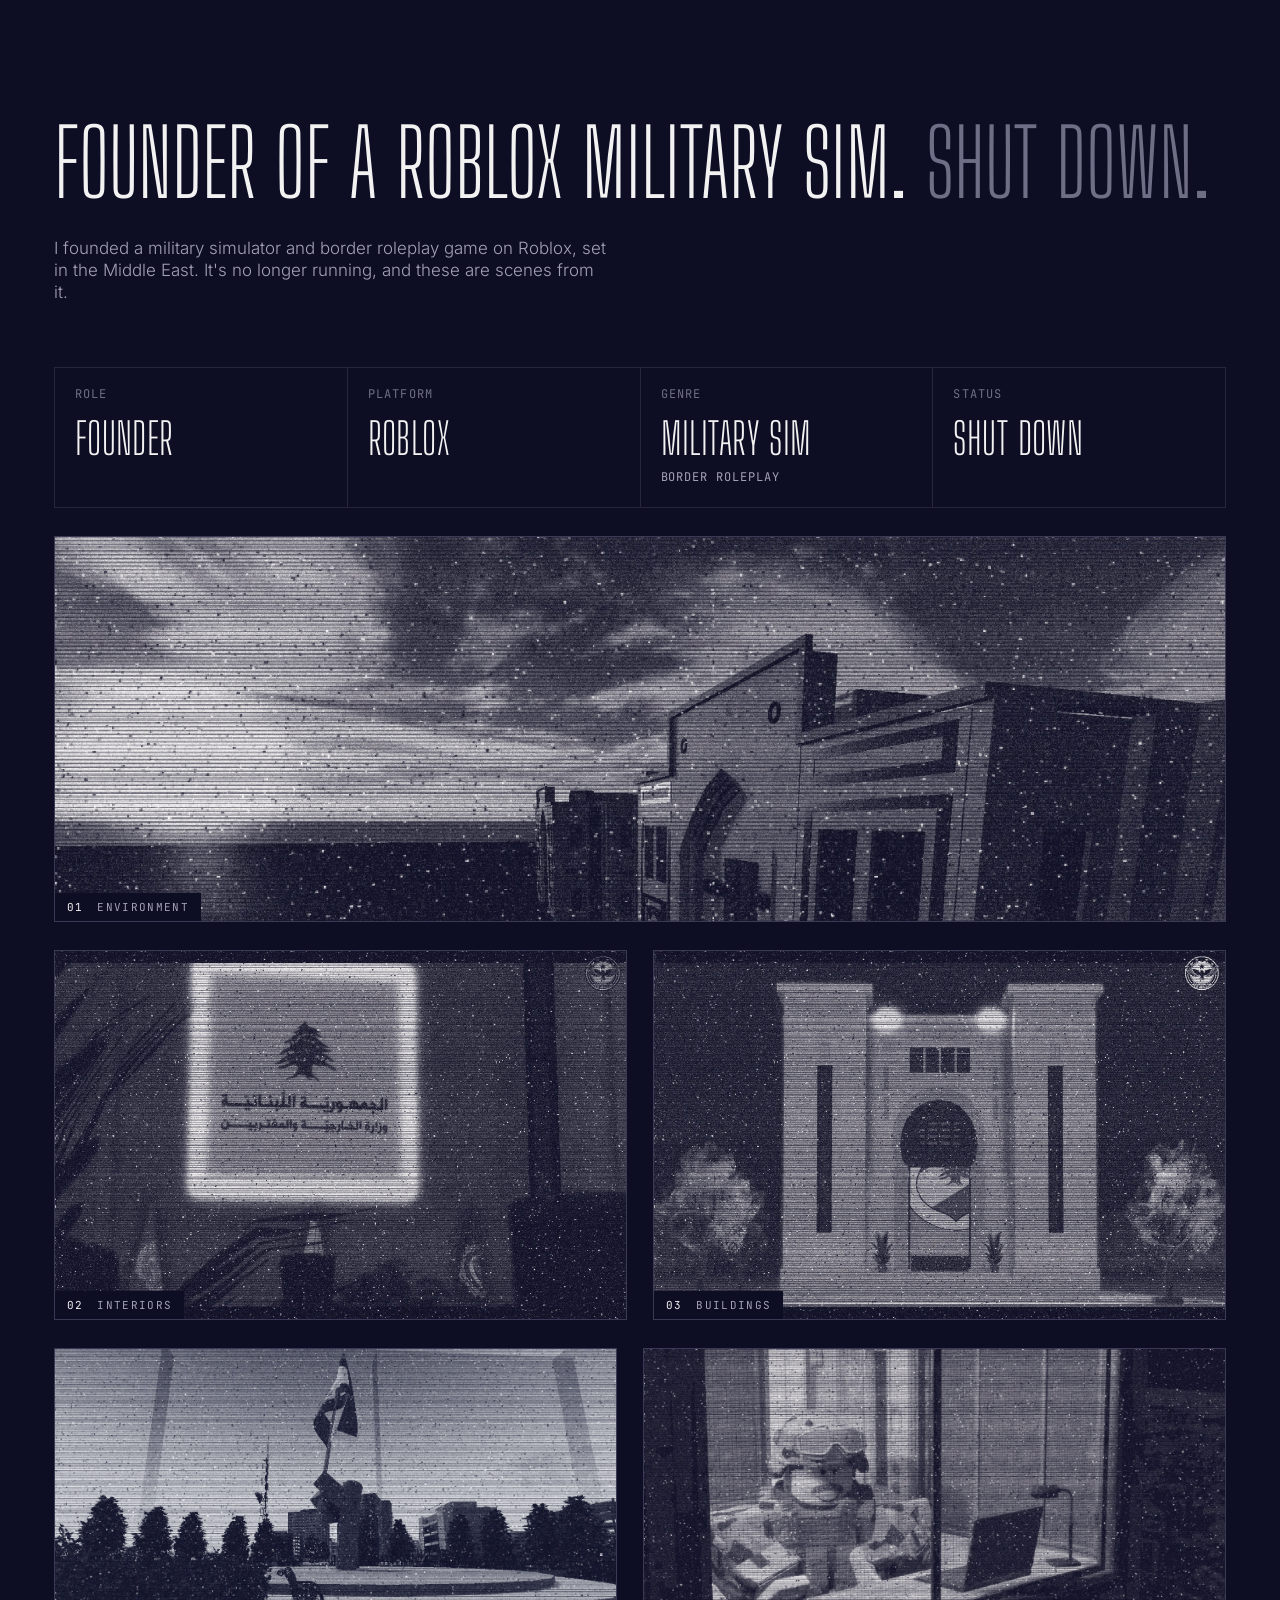
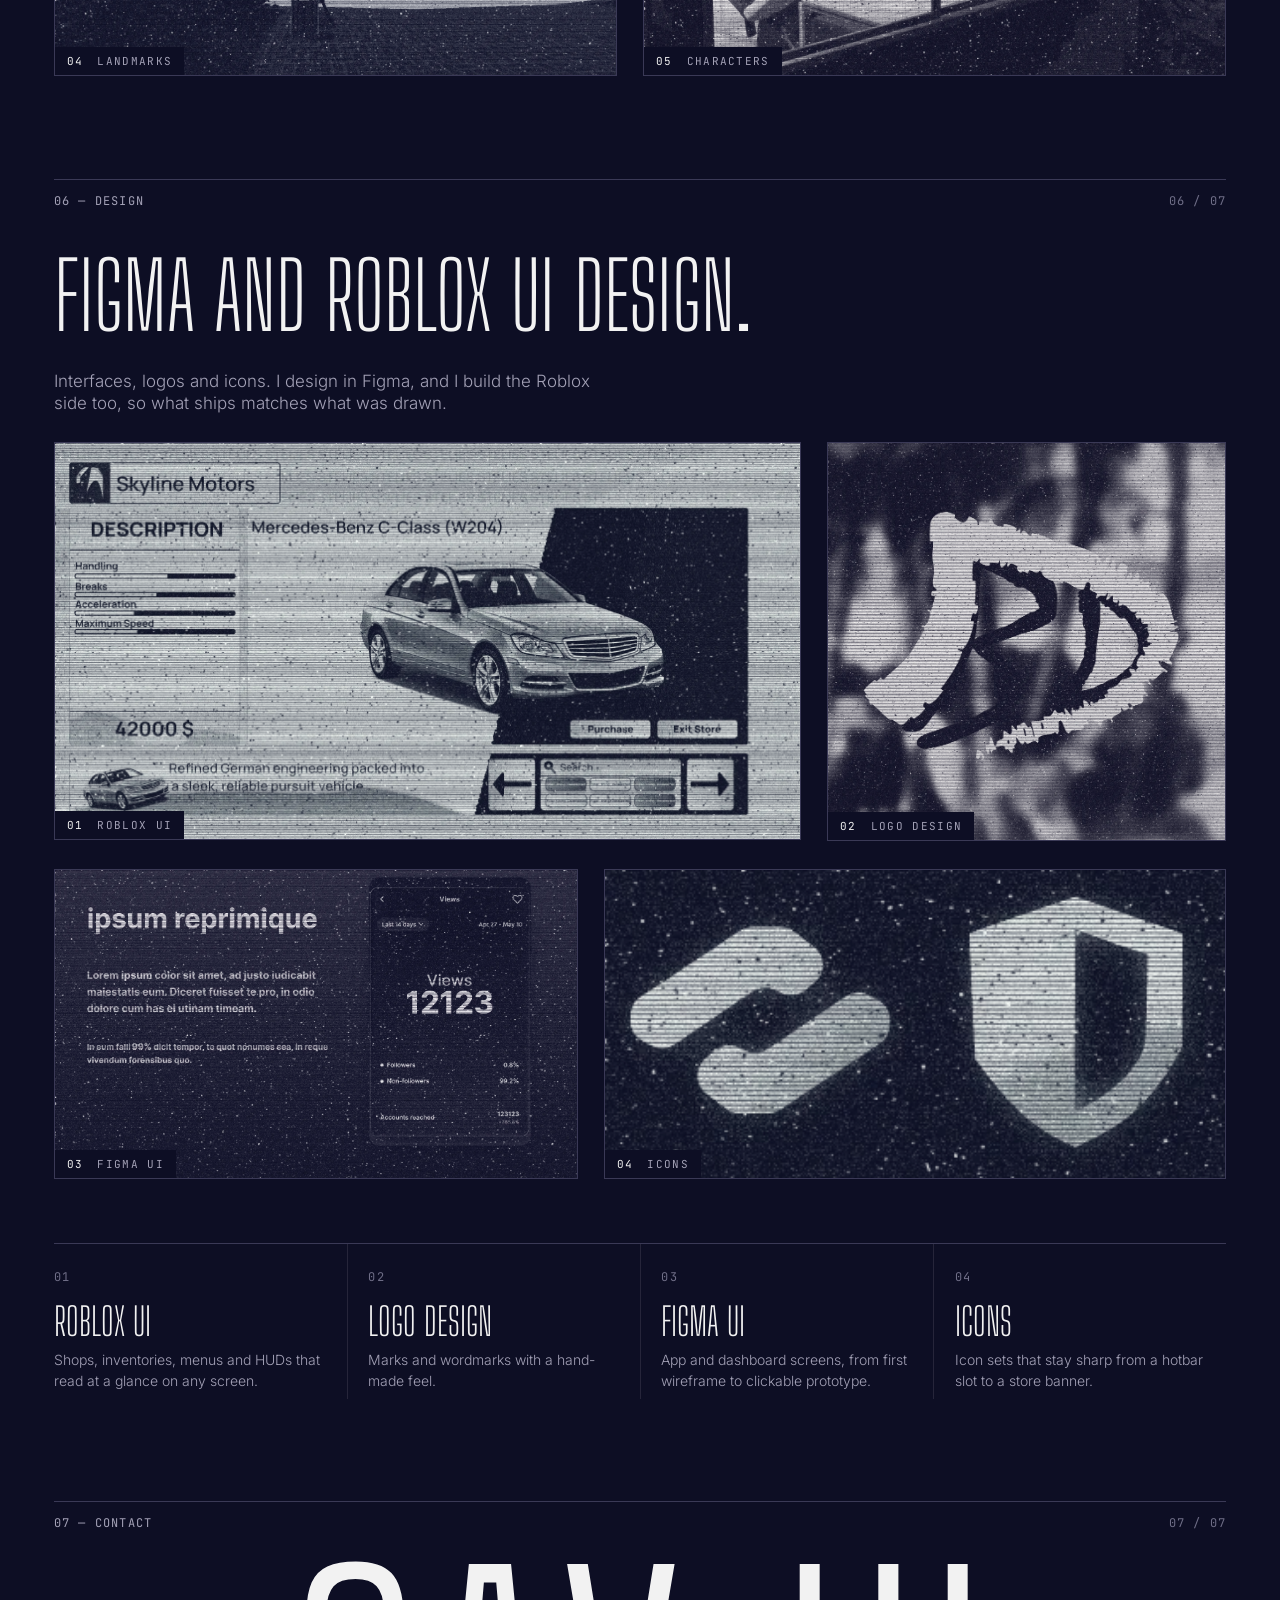
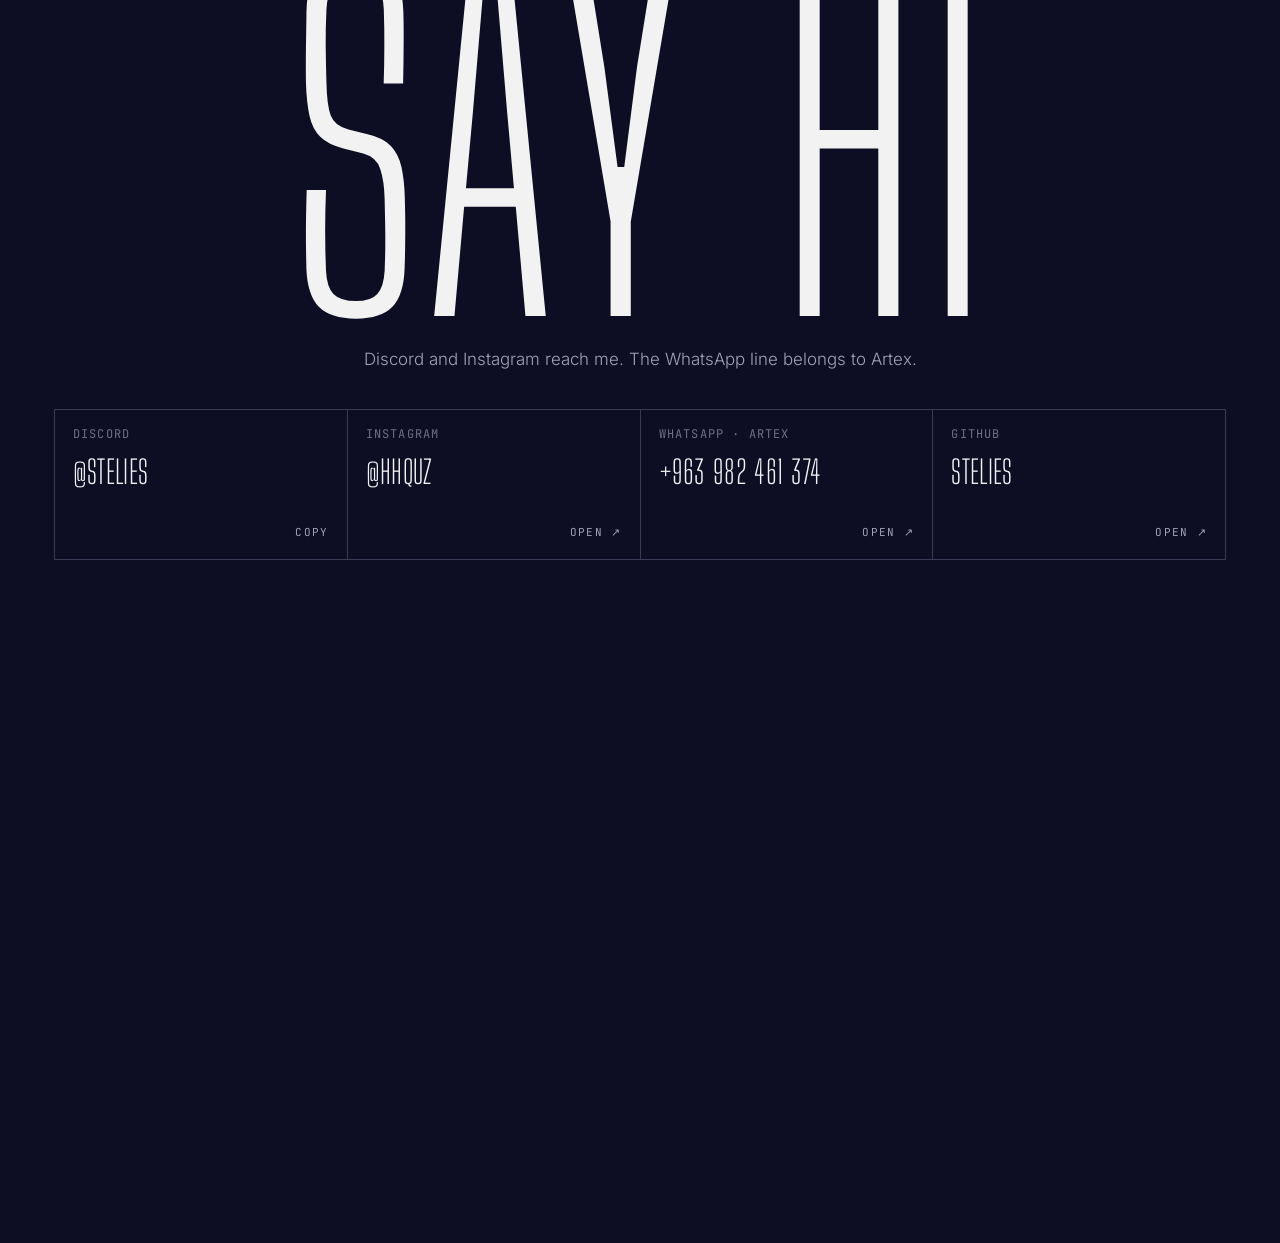
==== commit 2df3fd86: "Add Roblox game founder section, IsraelGPT coming soon, Roblox UI animation block (hidden until clip" ====
--- a/index.html
+++ b/index.html
@@ -17,7 +17,7 @@
 
   <link rel="preload" href="assets/fonts/big-shoulders.woff2" as="font" type="font/woff2" crossorigin>
   <!-- When you change site.css or site.js, bump the ?v= number so browsers don't serve the old cached file. -->
-  <link rel="stylesheet" href="assets/site.css?v=7">
+  <link rel="stylesheet" href="assets/site.css?v=8">
   <script>document.documentElement.classList.add("js")</script>
 </head>
 <body>
@@ -77,12 +77,12 @@
 
       <!-- ═════════ about ═════════ -->
       <section class="sec wrap" id="about">
-        <div class="sec-head mono rv"><span>01 — About</span><span class="idx">01 / 06</span></div>
+        <div class="sec-head mono rv"><span>01 — About</span><span class="idx">01 / 07</span></div>
 
         <h2 class="display statement" data-words>Web projects. Roblox games. Discord bots. Figma and Roblox UI design. <s>Whatever needs building next.</s></h2>
 
         <dl class="spec spec-4 rv">
-          <div><dt class="mono">Projects</dt><dd><span data-count="2">2</span><small>and counting</small></dd></div>
+          <div><dt class="mono">Projects</dt><dd><span data-count="3">3</span><small>and counting</small></dd></div>
           <div><dt class="mono">Build</dt><dd>Web · Roblox · Discord</dd></div>
           <div><dt class="mono">Design</dt><dd>Figma · Roblox UI</dd></div>
           <div><dt class="mono">Status</dt><dd>Building<small>always</small></dd></div>
@@ -93,7 +93,7 @@
            To add a project, copy one <a class="row"> block and change the href and text.
            Pictures live in the .reel stages further down: add a <figure class="shot"> to one. -->
       <section class="sec wrap" id="work">
-        <div class="sec-head mono rv"><span>02 — Work</span><span class="idx">02 / 06</span></div>
+        <div class="sec-head mono rv"><span>02 — Work</span><span class="idx">02 / 07</span></div>
 
         <h2 class="display statement" style="margin-top:clamp(28px,3.6vw,64px)" data-words>Selected projects</h2>
 
@@ -105,18 +105,25 @@
             <span class="tag">Studio ↗</span>
           </a>
 
-          <a class="row rv" href="https://stelies.github.io/israelgpt/">
+          <a class="row rv" href="#israelgpt">
             <span class="n mono">02</span>
             <h3 class="display">IsraelGPT</h3>
-            <p>A Discord bot with a loud personality, and its coming-soon site.</p>
-            <span class="tag">Discord ↗</span>
+            <p>A Discord bot with a loud personality. Coming soon.</p>
+            <span class="tag">Coming soon</span>
+          </a>
+
+          <a class="row rv" href="#game">
+            <span class="n mono">03</span>
+            <h3 class="display">Military Sim</h3>
+            <p>Founder of a Roblox military simulator and border roleplay game set in the Middle East. Shut down.</p>
+            <span class="tag">Founder</span>
           </a>
         </div>
       </section>
 
       <!-- ═════════ artex ═════════ -->
       <section class="sec wrap" id="artex">
-        <div class="sec-head mono rv"><span>03 — Artex</span><span class="idx">03 / 06</span></div>
+        <div class="sec-head mono rv"><span>03 — Artex</span><span class="idx">03 / 07</span></div>
 
         <h2 class="display statement" data-words>Brand worlds for apparel, food, beauty and beverages.</h2>
 
@@ -211,12 +218,12 @@
 
       <!-- ═════════ israelgpt ═════════ -->
       <section class="sec wrap" id="israelgpt">
-        <div class="sec-head mono rv"><span>04 — IsraelGPT</span><span class="idx">04 / 06</span></div>
-
-        <h2 class="display statement" data-words>A Discord bot with a loud personality.</h2>
-        <p class="lede left rv">IsraelGPT answers fast, loud and completely in character, in servers, group chats and DMs. I'm building the bot and I designed its coming-soon site, including the scan-lined, noisy look.</p>
+        <div class="sec-head mono rv"><span>04 — IsraelGPT</span><span class="idx">04 / 07</span></div>
+
+        <h2 class="display statement" data-words>A Discord bot with a loud personality. <s>Coming soon.</s></h2>
+        <p class="lede left rv">IsraelGPT is being rebuilt. When it's back it answers fast, loud and completely in character, in servers, group chats and DMs. I'm building the bot, and I designed its coming-soon site, including the scan-lined, noisy look.</p>
         <div class="btns rv">
-          <a class="btn btn-blue" href="https://stelies.github.io/israelgpt/" target="_blank" rel="noopener">Visit the site ↗</a>
+          <a class="btn btn-blue" href="https://stelies.github.io/israelgpt/" target="_blank" rel="noopener">See the coming-soon site ↗</a>
         </div>
 
         <div class="duo">
@@ -225,9 +232,36 @@
         </div>
       </section>
 
+      <!-- ═════════ roblox game ═════════ -->
+      <section class="sec wrap" id="game">
+        <div class="sec-head mono rv"><span>05 — Roblox game</span><span class="idx">05 / 07</span></div>
+
+        <h2 class="display statement" data-words>Founder of a Roblox military sim. <s>Shut down.</s></h2>
+        <p class="lede left rv">I founded a military simulator and border roleplay game on Roblox, set in the Middle East. It's no longer running, and these are scenes from it.</p>
+
+        <dl class="spec spec-4 rv">
+          <div><dt class="mono">Role</dt><dd>Founder</dd></div>
+          <div><dt class="mono">Platform</dt><dd>Roblox</dd></div>
+          <div><dt class="mono">Genre</dt><dd>Military sim<small>border roleplay</small></dd></div>
+          <div><dt class="mono">Status</dt><dd>Shut down</dd></div>
+        </dl>
+
+        <div class="duo">
+          <figure class="fig bl" style="--r:3.0338"><img src="assets/img/game-sunset.webp" width="1887" height="622" alt="A Roblox city street at sunset, with sand-coloured buildings and a low sun over the horizon" decoding="async"><figcaption class="cap"><b>01</b> Environment</figcaption></figure>
+        </div>
+        <div class="duo">
+          <figure class="fig bl" style="--r:1.5526"><img src="assets/img/game-sign.webp" width="1062" height="684" alt="A glowing government sign on an office wall, flanked by flags and plants" decoding="async"><figcaption class="cap"><b>02</b> Interiors</figcaption></figure>
+          <figure class="fig bl" style="--r:1.5526"><img src="assets/img/game-gate.webp" width="1062" height="684" alt="A stone gatehouse at night with two tall towers, floodlights and an arched entrance" decoding="async"><figcaption class="cap"><b>03</b> Buildings</figcaption></figure>
+        </div>
+        <div class="duo">
+          <figure class="fig bl" style="--r:1.7174"><img src="assets/img/game-park.webp" width="1319" height="768" alt="A plaza with a flag monument, trees and apartment blocks in the background" decoding="async"><figcaption class="cap"><b>04</b> Landmarks</figcaption></figure>
+          <figure class="fig bl" style="--r:1.7778"><img src="assets/img/game-window.webp" width="1920" height="1080" alt="A soldier in a helmet and goggles seated at a desk with a laptop, seen through a window grid" decoding="async"><figcaption class="cap"><b>05</b> Characters</figcaption></figure>
+        </div>
+      </section>
+
       <!-- ═════════ design ═════════ -->
       <section class="sec wrap" id="design">
-        <div class="sec-head mono rv"><span>05 — Design</span><span class="idx">05 / 06</span></div>
+        <div class="sec-head mono rv"><span>06 — Design</span><span class="idx">06 / 07</span></div>
 
         <h2 class="display statement" data-words>Figma and Roblox UI design.</h2>
         <p class="lede left rv">Interfaces, logos and icons. I design in Figma, and I build the Roblox side too, so what ships matches what was drawn.</p>
@@ -239,6 +273,15 @@
         <div class="duo">
           <figure class="fig bl" style="--r:1.6923"><img src="assets/img/design-views.webp" width="1430" height="845" alt="Figma design of a phone analytics screen showing views and the follower split" decoding="async"><figcaption class="cap"><b>03</b> Figma UI</figcaption></figure>
           <figure class="fig bl" style="--r:2.0110"><img src="assets/img/design-icons.webp" width="364" height="181" alt="Two icons: a chevron mark and a shield" decoding="async"><figcaption class="cap"><b>04</b> Icons</figcaption></figure>
+        </div>
+
+        <div class="anim" id="anim" hidden>
+          <div class="sec-head mono rv"><span>Roblox UI animation</span><span class="idx">Import + motion</span></div>
+          <div class="duo">
+            <figure class="fig bl vid" style="--r:1.7778"><video data-vid src="assets/video/wukong-export.mp4" muted loop playsinline autoplay preload="auto" aria-label="Animated Roblox UI, first take"></video><figcaption class="cap"><b>01</b> UI animation</figcaption></figure>
+            <figure class="fig bl vid" style="--r:1.7778"><video data-vid src="assets/video/final-frame-3.mp4" muted loop playsinline autoplay preload="auto" aria-label="Animated Roblox UI, second take"></video><figcaption class="cap"><b>02</b> UI animation</figcaption></figure>
+          </div>
+          <p class="fine mono rv">UI design by wu_kong23 on Discord. Importing into Roblox and the animation are mine.</p>
         </div>
 
         <ol class="skills rv">
@@ -251,7 +294,7 @@
 
       <!-- ═════════ contact ═════════ -->
       <section class="sec wrap close" id="contact">
-        <div class="sec-head mono rv"><span>06 — Contact</span><span class="idx">06 / 06</span></div>
+        <div class="sec-head mono rv"><span>07 — Contact</span><span class="idx">07 / 07</span></div>
 
         <div class="fitbox"><h2 class="display fit" data-fit="0.6" data-letters>Say hi</h2></div>
         <p class="lede rv">Discord and Instagram reach me. The WhatsApp line belongs to Artex.</p>
@@ -306,6 +349,6 @@
     </div>
   </div>
 
-  <script src="assets/site.js?v=7" defer></script>
+  <script src="assets/site.js?v=8" defer></script>
 </body>
 </html>
--- a/assets/site.css
+++ b/assets/site.css
@@ -411,3 +411,10 @@
   .js .bl img, .js .rise { transform: none; transition: none; }
   .js .rise { opacity: 1; }
 }
+
+/* video plates, with the same overlay as the stills */
+.fig video { position: absolute; inset: 0; width: 100%; height: 100%; object-fit: cover; mix-blend-mode: screen; filter: grayscale(1) contrast(1.3) brightness(1.05); }
+.fig.vid::after { content: ""; position: absolute; inset: 0; z-index: 2; pointer-events: none; background: url("img/overlay.webp") 0 0 / 253px 316px; }
+.anim { margin-top: clamp(48px, 5.5vw, 96px); }
+.anim .duo { margin-top: clamp(24px, 2.6vw, 44px); }
+.anim .fine { margin-top: 16px; }
